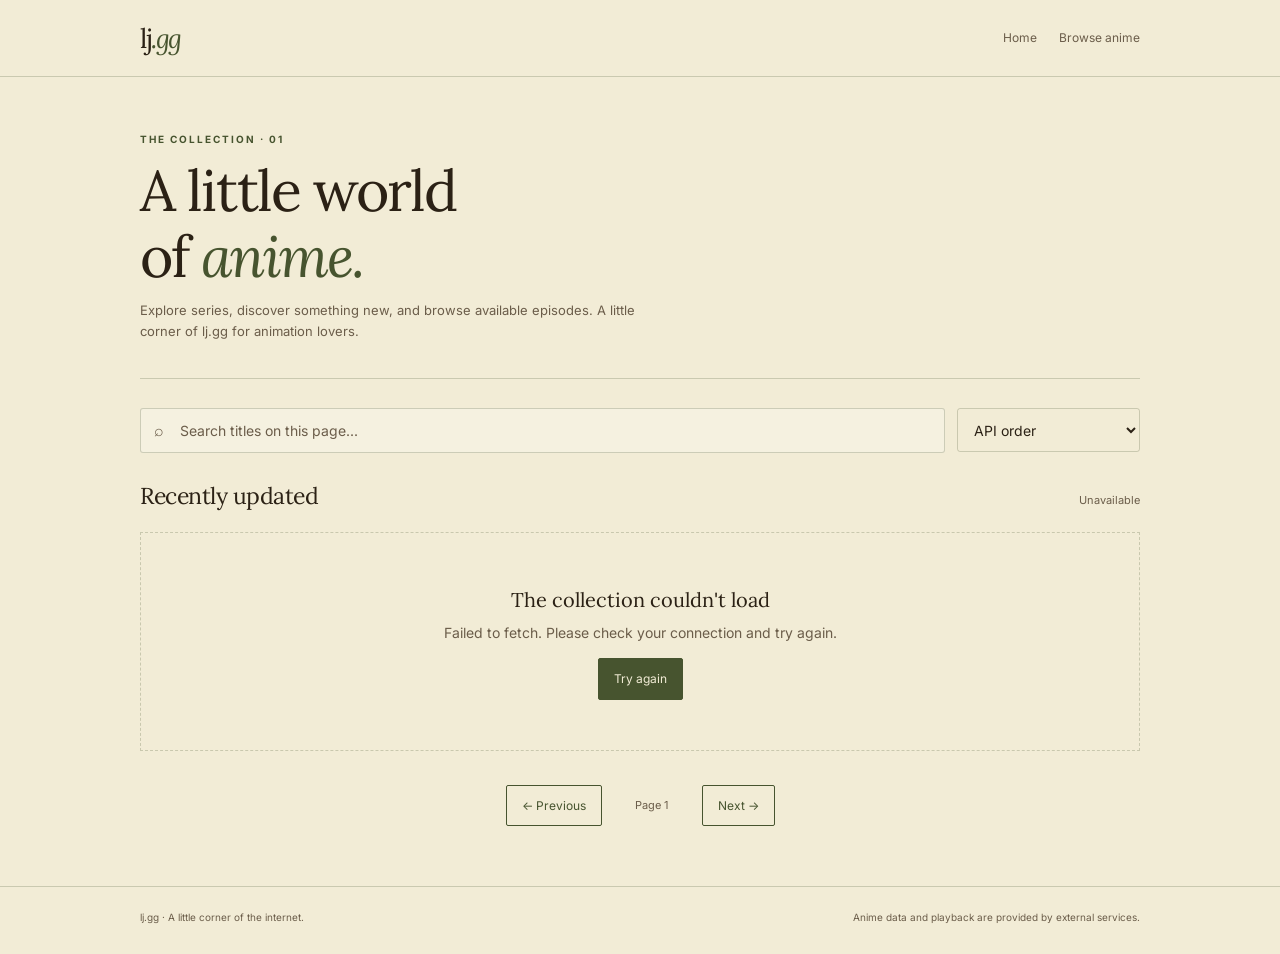
==== anime/index.html @ eb7b0071 "released anime" ====
<!DOCTYPE html>
<html lang="en">
<head>
  <meta charset="UTF-8">
  <meta name="viewport" content="width=device-width, initial-scale=1">
  <meta name="theme-color" content="#f2ecd6">
  <title>Anime — lj.gg</title>
  <meta name="description" content="Browse anime on lj.gg. Explore series, read descriptions and browse episodes.">

  <link rel="preconnect" href="https://fonts.googleapis.com">
  <link rel="preconnect" href="https://fonts.gstatic.com" crossorigin>
  <link href="https://fonts.googleapis.com/css2?family=Inter:wght@400;500;600;700&family=Lora:ital,wght@0,400;0,500;1,400;1,500&display=swap" rel="stylesheet">

  <style>
    :root {
      --cream: #f2ecd6;
      --cream-deep: #e8dfc2;
      --ink: #2b2115;
      --olive: #47542f;
      --olive-deep: #333d22;
      --clay: #a68a5b;
      --muted: #6b5d4a;
      --line: rgba(71, 84, 47, 0.23);
      --panel: rgba(255, 255, 255, 0.25);
    }

    * {
      box-sizing: border-box;
    }

    html {
      scroll-behavior: smooth;
    }

    body {
      margin: 0;
      background: var(--cream);
      color: var(--ink);
      font-family: "Inter", sans-serif;
      font-size: 14px;
      line-height: 1.65;
    }

    button, input, select {
      font: inherit;
    }

    button, a {
      -webkit-tap-highlight-color: transparent;
    }

    a {
      color: inherit;
      text-decoration: none;
    }

    button {
      color: inherit;
    }

    button:focus-visible,
    a:focus-visible,
    input:focus-visible,
    select:focus-visible {
      outline: 2px solid var(--olive);
      outline-offset: 4px;
    }

    .shell {
      width: min(100% - 40px, 1000px);
      margin: 0 auto;
    }

    header {
      border-bottom: 1px solid var(--line);
    }

    .nav {
      min-height: 76px;
      display: flex;
      align-items: center;
      justify-content: space-between;
      gap: 20px;
    }

    .wordmark {
      font-family: "Lora", serif;
      font-size: 27px;
      letter-spacing: -1.4px;
    }

    .wordmark span {
      color: var(--olive);
      font-style: italic;
    }

    .nav-right {
      display: flex;
      align-items: center;
      gap: 22px;
      color: var(--muted);
      font-size: 12px;
    }

    .nav-right a:hover {
      color: var(--olive);
    }

    .intro {
      padding: 54px 0 35px;
      border-bottom: 1px solid var(--line);
    }

    .eyebrow {
      color: var(--olive);
      text-transform: uppercase;
      letter-spacing: 2px;
      font-size: 10px;
      font-weight: 700;
    }

    h1, h2, h3, p {
      margin-top: 0;
    }

    h1 {
      margin: 10px 0 10px;
      font-family: "Lora", serif;
      font-size: clamp(38px, 7vw, 57px);
      font-weight: 400;
      letter-spacing: -2px;
      line-height: 1.16;
    }

    h1 em {
      color: var(--olive);
      font-weight: 400;
    }

    .intro p {
      max-width: 510px;
      color: var(--muted);
      margin-bottom: 0;
      font-size: 13px;
    }

    .catalogue {
      padding: 29px 0 60px;
    }

    .toolbar {
      display: flex;
      flex-wrap: wrap;
      align-items: center;
      gap: 12px;
      margin-bottom: 24px;
    }

    .search-wrap {
      flex: 1 1 230px;
      position: relative;
    }

    .search-wrap span {
      position: absolute;
      top: 50%;
      left: 14px;
      transform: translateY(-50%);
      color: var(--muted);
      font-size: 16px;
      pointer-events: none;
    }

    .search {
      width: 100%;
      min-height: 44px;
      padding: 10px 14px 10px 39px;
      background: var(--panel);
      border: 1px solid var(--line);
      border-radius: 3px;
      color: var(--ink);
    }

    .search::placeholder {
      color: var(--muted);
    }

    .select {
      min-height: 44px;
      padding: 10px 30px 10px 12px;
      border: 1px solid var(--line);
      border-radius: 3px;
      background: transparent;
      color: var(--ink);
      max-width: 100%;
    }

    .section-heading {
      display: flex;
      justify-content: space-between;
      align-items: baseline;
      gap: 12px;
      margin-bottom: 17px;
    }

    .section-heading h2 {
      font-family: "Lora", serif;
      font-weight: 400;
      font-size: 23px;
      letter-spacing: -0.5px;
      margin: 0;
    }

    .count {
      color: var(--muted);
      font-size: 11px;
    }

    .grid {
      display: grid;
      grid-template-columns: repeat(5, minmax(0, 1fr));
      gap: 25px 17px;
    }

    .anime-card {
      min-width: 0;
      cursor: pointer;
      display: flex;
      flex-direction: column;
      background: transparent;
      border: 0;
      text-align: left;
      padding: 0;
      border-radius: 2px;
    }

    .poster-wrap {
      position: relative;
      width: 100%;
      aspect-ratio: 3 / 4;
      background: var(--cream-deep);
      overflow: hidden;
      border: 1px solid rgba(71, 84, 47, 0.12);
    }

    .poster {
      display: block;
      width: 100%;
      height: 100%;
      object-fit: cover;
      transition: transform 220ms ease;
    }

    .anime-card:hover .poster {
      transform: scale(1.035);
    }

    .poster-placeholder {
      width: 100%;
      height: 100%;
      display: grid;
      place-items: center;
      padding: 12px;
      text-align: center;
      color: var(--muted);
      font-family: "Lora", serif;
    }

    .poster-badge {
      position: absolute;
      left: 7px;
      bottom: 7px;
      padding: 3px 6px;
      background: var(--cream);
      color: var(--olive-deep);
      font-size: 9px;
      font-weight: 700;
      letter-spacing: 0.3px;
    }

    .card-title {
      margin: 9px 0 3px;
      font-family: "Lora", serif;
      font-size: 13px;
      font-weight: 500;
      line-height: 1.45;
      display: -webkit-box;
      -webkit-line-clamp: 2;
      -webkit-box-orient: vertical;
      overflow: hidden;
    }

    .card-meta {
      color: var(--muted);
      font-size: 10px;
      line-height: 1.5;
    }

    .anime-card:hover .card-title {
      color: var(--olive);
    }

    .state {
      padding: 50px 20px;
      text-align: center;
      border: 1px dashed var(--line);
      color: var(--muted);
      grid-column: 1 / -1;
    }

    .state strong {
      display: block;
      color: var(--ink);
      font-family: "Lora", serif;
      font-size: 20px;
      font-weight: 400;
      margin-bottom: 5px;
    }

    .action {
      border: 1px solid var(--olive);
      background: var(--olive);
      color: var(--cream);
      padding: 10px 15px;
      border-radius: 2px;
      cursor: pointer;
      font-size: 12px;
      transition: background 150ms ease;
    }

    .action:hover {
      background: var(--olive-deep);
    }

    .action.secondary {
      background: transparent;
      color: var(--olive);
    }

    .action.secondary:hover {
      background: var(--cream-deep);
    }

    .pagination {
      display: flex;
      justify-content: center;
      align-items: center;
      gap: 14px;
      margin-top: 34px;
    }

    .page-number {
      color: var(--muted);
      font-size: 11px;
      min-width: 72px;
      text-align: center;
    }

    .details {
      padding: 34px 0 65px;
    }

    .back-button {
      display: inline-block;
      margin-bottom: 27px;
      padding: 0;
      border: 0;
      background: none;
      color: var(--olive);
      cursor: pointer;
      font-size: 12px;
    }

    .back-button:hover {
      text-decoration: underline;
    }

    .detail-layout {
      display: grid;
      grid-template-columns: 230px minmax(0, 1fr);
      gap: 35px;
      align-items: start;
    }

    .detail-poster {
      width: 100%;
      aspect-ratio: 3 / 4;
      object-fit: cover;
      background: var(--cream-deep);
      border: 1px solid var(--line);
    }

    .detail-title {
      margin: 0 0 10px;
      font-family: "Lora", serif;
      font-size: clamp(28px, 5vw, 41px);
      font-weight: 400;
      letter-spacing: -1px;
      line-height: 1.2;
    }

    .alternative {
      color: var(--muted);
      font-size: 12px;
      margin-bottom: 18px;
    }

    .pills {
      display: flex;
      flex-wrap: wrap;
      gap: 7px;
      margin-bottom: 20px;
    }

    .pill {
      padding: 4px 8px;
      border: 1px solid var(--line);
      color: var(--olive);
      font-size: 10px;
    }

    .description {
      white-space: pre-line;
      color: var(--muted);
      font-size: 13px;
      max-width: 660px;
    }

    .detail-facts {
      display: flex;
      flex-wrap: wrap;
      gap: 9px 20px;
      margin: 18px 0;
      color: var(--muted);
      font-size: 11px;
    }

    .detail-facts strong {
      color: var(--ink);
      font-weight: 600;
    }

    .episodes-section {
      margin-top: 42px;
      border-top: 1px solid var(--line);
      padding-top: 24px;
    }

    .episodes-heading {
      display: flex;
      flex-wrap: wrap;
      justify-content: space-between;
      align-items: center;
      gap: 12px;
      margin-bottom: 17px;
    }

    .episodes-heading h2 {
      font-family: "Lora", serif;
      font-size: 25px;
      font-weight: 400;
      margin: 0;
    }

    .episodes {
      display: grid;
      grid-template-columns: repeat(3, minmax(0, 1fr));
      gap: 9px;
    }

    .episode {
      display: flex;
      justify-content: space-between;
      align-items: center;
      gap: 10px;
      text-align: left;
      padding: 13px;
      min-height: 53px;
      background: var(--panel);
      border: 1px solid var(--line);
      cursor: pointer;
      border-radius: 2px;
    }

    .episode:hover,
    .episode.active {
      background: var(--cream-deep);
      border-color: var(--olive);
    }

    .episode-name {
      font-size: 12px;
      overflow-wrap: anywhere;
    }

    .episode-number {
      color: var(--muted);
      font-size: 10px;
      white-space: nowrap;
    }

    .player-section {
      margin-top: 36px;
      scroll-margin-top: 20px;
    }

    .player-top {
      display: flex;
      justify-content: space-between;
      flex-wrap: wrap;
      align-items: baseline;
      gap: 10px;
      margin-bottom: 12px;
    }

    .player-top h2 {
      margin: 0;
      font-family: "Lora", serif;
      font-weight: 400;
      font-size: 23px;
    }

    .player-note {
      color: var(--muted);
      font-size: 11px;
    }

    .player-frame {
      width: 100%;
      aspect-ratio: 16 / 9;
      background: #211f18;
      border: 1px solid var(--line);
    }

    .player-frame iframe {
      width: 100%;
      height: 100%;
      display: block;
      border: 0;
    }

    .player-empty {
      display: grid;
      place-items: center;
      height: 100%;
      padding: 25px;
      color: #f2ecd6;
      text-align: center;
    }

    .player-empty p {
      max-width: 380px;
      font-size: 12px;
    }

    .player-controls {
      display: flex;
      justify-content: space-between;
      align-items: center;
      flex-wrap: wrap;
      gap: 12px;
      margin-top: 12px;
    }

    .language-controls {
      display: flex;
      gap: 7px;
    }

    .language-button {
      padding: 8px 12px;
      border: 1px solid var(--line);
      background: transparent;
      cursor: pointer;
      color: var(--muted);
      font-size: 11px;
    }

    .language-button.active {
      background: var(--olive);
      border-color: var(--olive);
      color: var(--cream);
    }

    footer {
      border-top: 1px solid var(--line);
      padding: 22px 0 28px;
      color: var(--muted);
      font-size: 10px;
    }

    .footer-inner {
      display: flex;
      justify-content: space-between;
      flex-wrap: wrap;
      gap: 10px;
    }

    [hidden] {
      display: none !important;
    }

    @media (max-width: 800px) {
      .grid {
        grid-template-columns: repeat(4, minmax(0, 1fr));
      }

      .episodes {
        grid-template-columns: repeat(2, minmax(0, 1fr));
      }
    }

    @media (max-width: 560px) {
      .shell {
        width: min(100% - 28px, 1000px);
      }

      .nav {
        min-height: 65px;
      }

      .nav-right {
        gap: 13px;
      }

      .intro {
        padding: 39px 0 29px;
      }

      .grid {
        grid-template-columns: repeat(3, minmax(0, 1fr));
        gap: 21px 11px;
      }

      .card-title {
        font-size: 12px;
      }

      .detail-layout {
        grid-template-columns: 115px minmax(0, 1fr);
        gap: 17px;
      }

      .detail-title {
        font-size: 25px;
      }

      .detail-poster {
        position: sticky;
        top: 12px;
      }

      .episodes {
        grid-template-columns: 1fr;
      }

      .toolbar {
        gap: 9px;
      }

      .select {
        flex: 1 1 100%;
      }
    }

    @media (max-width: 360px) {
      .grid {
        grid-template-columns: repeat(2, minmax(0, 1fr));
      }

      .detail-layout {
        grid-template-columns: 1fr;
      }

      .detail-poster {
        width: 150px;
        position: static;
      }
    }
  </style>
</head>

<body>
  <header>
    <div class="shell nav">
      <a class="wordmark" href="/">lj<span>.gg</span></a>
      <nav class="nav-right" aria-label="Main navigation">
        <a href="/">Home</a>
        <a href="#catalogue">Browse anime</a>
      </nav>
    </div>
  </header>

  <main class="shell">
    <section class="intro" id="intro">
      <div class="eyebrow">The collection · 01</div>
      <h1>A little world<br>of <em>anime.</em></h1>
      <p>Explore series, discover something new, and browse available episodes. A little corner of lj.gg for animation lovers.</p>
    </section>

    <section class="catalogue" id="catalogue">
      <div class="toolbar">
        <label class="search-wrap">
          <span aria-hidden="true">⌕</span>
          <input id="search" class="search" type="search" placeholder="Search titles on this page..." autocomplete="off" aria-label="Search anime on this page">
        </label>

        <select id="sort" class="select" aria-label="Sort anime">
          <option value="default">API order</option>
          <option value="title">Title A–Z</option>
          <option value="year">Newest year first</option>
          <option value="score">Highest score first</option>
        </select>
      </div>

      <div class="section-heading">
        <h2 id="catalogue-heading">Recently updated</h2>
        <span class="count" id="catalogue-count">Loading…</span>
      </div>

      <div id="catalogue-grid" class="grid" aria-live="polite">
        <div class="state">
          <strong>Opening the collection…</strong>
          Fetching the latest catalogue.
        </div>
      </div>

      <div class="pagination" id="pagination">
        <button class="action secondary" id="previous-page" type="button" disabled>← Previous</button>
        <span class="page-number" id="page-number">Page 1</span>
        <button class="action secondary" id="next-page" type="button">Next →</button>
      </div>
    </section>

    <section class="details" id="details" hidden>
      <button class="back-button" id="back-button" type="button">← Back to the collection</button>

      <div class="detail-layout">
        <img class="detail-poster" id="detail-poster" alt="" src="">
        <div>
          <div class="eyebrow" id="detail-eyebrow">Series details</div>
          <h1 class="detail-title" id="detail-title">Loading…</h1>
          <p class="alternative" id="detail-alternative"></p>
          <div class="pills" id="detail-genres"></div>
          <div class="detail-facts" id="detail-facts"></div>
          <p class="description" id="detail-description"></p>
        </div>
      </div>

      <section class="episodes-section">
        <div class="episodes-heading">
          <h2>Episodes</h2>
          <span class="count" id="episode-count"></span>
        </div>
        <div class="episodes" id="episodes">
          <div class="state">
            <strong>Finding episodes…</strong>
            Loading the episode list.
          </div>
        </div>
      </section>

      <section class="player-section" id="player-section">
        <div class="player-top">
          <h2 id="player-title">Choose an episode</h2>
          <span class="player-note">External video player</span>
        </div>

        <div class="player-frame" id="player-frame">
          <div class="player-empty">
            <p>Select an available episode below to load its player.</p>
          </div>
        </div>

        <div class="player-controls">
          <span class="player-note" id="player-status">No episode selected</span>
          <div class="language-controls" aria-label="Audio language">
            <button class="language-button active" data-language="sub" type="button">Sub</button>
            <button class="language-button" data-language="dub" type="button">Dub</button>
          </div>
        </div>
      </section>
    </section>
  </main>

  <footer>
    <div class="shell footer-inner">
      <span>lj.gg · A little corner of the internet.</span>
      <span>Anime data and playback are provided by external services.</span>
    </div>
  </footer>

  <script>
    (() => {
      "use strict";

      const API = "https://ljanime.nanxia-lucas.workers.dev";
      const PER_PAGE = 20;

      // Conservative allowlist: unknown and mature ratings are excluded.
      const ALLOWED_RATINGS = new Set([
        "G", "PG", "PG-13", "TV-G", "TV-PG", "TV-Y7", "TV-14"
      ]);

      const BLOCKED_GENRES = new Set([
        "hentai", "erotica", "ecchi", "adult"
      ]);

      const $ = (selector) => document.querySelector(selector);

      const state = {
        page: 1,
        totalPages: 1,
        items: [],
        currentAnime: null,
        episodes: [],
        currentEpisode: null,
        language: "sub",
        requestNumber: 0
      };

      const escapeHTML = (value) => String(value ?? "").replace(
        /[&<>"']/g,
        char => ({
          "&": "&amp;",
          "<": "&lt;",
          ">": "&gt;",
          '"': "&quot;",
          "'": "&#39;"
        })[char]
      );

      function isSuitable(anime) {
        const rating = String(anime?.rating || "")
          .trim()
          .toUpperCase();

        const genres = anime?.terms_by_type?.genre || [];

        if (!ALLOWED_RATINGS.has(rating)) return false;

        if (genres.some(genre =>
          BLOCKED_GENRES.has(String(genre).trim().toLowerCase())
        )) {
          return false;
        }

        return true;
      }

      function setGridMessage(title, message, retry = false) {
        $("#catalogue-grid").innerHTML = `
          <div class="state">
            <strong>${escapeHTML(title)}</strong>
            <p>${escapeHTML(message)}</p>
            ${retry ? '<button class="action" id="retry" type="button">Try again</button>' : ""}
          </div>
        `;

        const button = $("#retry");
        if (button) button.addEventListener("click", loadCatalogue);
      }

      async function getJSON(path) {
        const response = await fetch(`${API}${path}`, {
          headers: { Accept: "application/json" }
        });

        if (!response.ok) {
          throw new Error(`Request failed (${response.status})`);
        }

        const payload = await response.json();

        if (payload.ok !== true) {
          throw new Error(payload.error || "The API returned an error.");
        }

        return payload;
      }

      function makeCard(anime) {
        const card = document.createElement("button");
        card.type = "button";
        card.className = "anime-card";
        card.setAttribute("aria-label", `View ${anime.title}`);

        const poster = document.createElement("div");
        poster.className = "poster-wrap";

        if (anime.poster) {
          const img = document.createElement("img");
          img.className = "poster";
          img.src = anime.poster;
          img.alt = anime.title || "Anime poster";
          img.loading = "lazy";
          img.onerror = () => {
            img.remove();
            poster.insertAdjacentHTML(
              "afterbegin",
              `<div class="poster-placeholder">${escapeHTML(anime.title || "Anime")}</div>`
            );
          };
          poster.appendChild(img);
        } else {
          poster.innerHTML =
            `<div class="poster-placeholder">${escapeHTML(anime.title || "Anime")}</div>`;
        }

        const badgeText = anime.is_sub ? "SUB" : "";
        if (badgeText) {
          const badge = document.createElement("span");
          badge.className = "poster-badge";
          badge.textContent = badgeText;
          poster.appendChild(badge);
        }

        const title = document.createElement("div");
        title.className = "card-title";
        title.textContent = anime.title || "Untitled";

        const meta = document.createElement("div");
        meta.className = "card-meta";
        meta.textContent = [
          anime.year || "",
          anime.score ? `Score ${anime.score}` : ""
        ].filter(Boolean).join(" · ") || "Series";

        card.append(poster, title, meta);
        card.addEventListener("click", () => openSeries(anime.id));
        return card;
      }

      function filteredItems() {
        const query = $("#search").value.trim().toLowerCase();
        const sort = $("#sort").value;

        let results = state.items.filter(anime => {
          const searchable = [
            anime.title,
            anime.alternative,
            anime.titles,
            anime.native
          ].filter(Boolean).join(" ").toLowerCase();

          return searchable.includes(query);
        });

        if (sort === "title") {
          results.sort((a, b) =>
            String(a.title || "").localeCompare(String(b.title || ""))
          );
        } else if (sort === "year") {
          results.sort((a, b) => (Number(b.year) || 0) - (Number(a.year) || 0));
        } else if (sort === "score") {
          results.sort((a, b) => (Number(b.score) || 0) - (Number(a.score) || 0));
        }

        return results;
      }

      function renderCatalogue() {
        const grid = $("#catalogue-grid");
        const results = filteredItems();

        grid.replaceChildren();
        $("#catalogue-count").textContent =
          `${results.length} title${results.length === 1 ? "" : "s"} shown`;

        if (!results.length) {
          setGridMessage(
            "No matching titles",
            "Try another search, change pages, or check back later."
          );
        } else {
          results.forEach(anime => grid.appendChild(makeCard(anime)));
        }

        $("#page-number").textContent =
          `Page ${state.page} of ${state.totalPages}`;
        $("#previous-page").disabled = state.page <= 1;
        $("#next-page").disabled = state.page >= state.totalPages;
      }

      async function loadCatalogue() {
        const requestNumber = ++state.requestNumber;

        $("#catalogue-heading").textContent = "Recently updated";
        $("#catalogue-count").textContent = "Loading…";
        setGridMessage("Opening the collection…", "Fetching anime data.");

        try {
          const payload = await getJSON(
            `/recent-anime?page=${state.page}&per_page=${PER_PAGE}`
          );

          if (requestNumber !== state.requestNumber) return;

          state.items = (Array.isArray(payload.data) ? payload.data : [])
            .filter(isSuitable);

          const pagination = payload.pagination || {};
          state.totalPages = Math.max(
            1,
            Number(pagination.total_pages) || state.page
          );

          renderCatalogue();
        } catch (error) {
          if (requestNumber !== state.requestNumber) return;

          setGridMessage(
            "The collection couldn't load",
            `${error.message}. Please check your connection and try again.`,
            true
          );
          $("#catalogue-count").textContent = "Unavailable";
        }
      }

      function showDetailsView() {
        $("#intro").hidden = true;
        $("#catalogue").hidden = true;
        $("#details").hidden = false;
        window.scrollTo({ top: 0, behavior: "smooth" });
      }

      function showCatalogueView() {
        $("#details").hidden = true;
        $("#intro").hidden = false;
        $("#catalogue").hidden = false;
        state.currentAnime = null;
        state.episodes = [];
        state.currentEpisode = null;
        window.scrollTo({ top: 0, behavior: "smooth" });
      }

      function addFact(container, label, value) {
        if (value === undefined || value === null || value === "") return;

        const item = document.createElement("span");
        const strong = document.createElement("strong");
        strong.textContent = `${label}: `;
        item.append(strong, document.createTextNode(String(value)));
        container.appendChild(item);
      }

      async function openSeries(id) {
        showDetailsView();

        $("#detail-title").textContent = "Loading series…";
        $("#detail-alternative").textContent = "";
        $("#detail-description").textContent = "";
        $("#detail-genres").replaceChildren();
        $("#detail-facts").replaceChildren();
        $("#episodes").innerHTML =
          '<div class="state"><strong>Loading episodes…</strong>Please wait.</div>';
        $("#episode-count").textContent = "";
        $("#player-title").textContent = "Choose an episode";
        $("#player-status").textContent = "No episode selected";
        $("#player-frame").innerHTML =
          '<div class="player-empty"><p>Select an available episode below to load its player.</p></div>';

        state.currentEpisode = null;
        state.episodes = [];
        state.currentAnime = null;

        try {
          const payload = await getJSON(`/series/${encodeURIComponent(id)}`);
          const anime = payload.data?.anime;
          const episodes = payload.data?.episodes;

          if (!anime || !isSuitable(anime)) {
            throw new Error("This series is unavailable in this catalogue.");
          }

          state.currentAnime = anime;
          state.episodes = Array.isArray(episodes) ? episodes : [];

          $("#detail-title").textContent = anime.title || "Untitled";
          $("#detail-alternative").textContent =
            anime.alternative || anime.titles || "";

          $("#detail-poster").src = anime.poster || "";
          $("#detail-poster").alt = anime.title || "Anime poster";
          $("#detail-poster").onerror = () => {
            $("#detail-poster").removeAttribute("src");
          };

          $("#detail-description").textContent =
            anime.description || "No description is available yet.";

          $("#detail-eyebrow").textContent =
            [anime.season, anime.year].filter(Boolean).join(" · ") || "Series details";

          const genres = anime.terms_by_type?.genre || [];
          genres.forEach(genre => {
            const pill = document.createElement("span");
            pill.className = "pill";
            pill.textContent = genre;
            $("#detail-genres").appendChild(pill);
          });

          const facts = $("#detail-facts");
          addFact(facts, "Rating", anime.rating);
          addFact(facts, "Score", anime.score);
          addFact(facts, "Status", anime.status);
          addFact(facts, "Episodes", state.episodes.length || anime.episodes);
          addFact(facts, "Type", (anime.terms_by_type?.type || []).join(", "));

          renderEpisodes();
        } catch (error) {
          $("#detail-title").textContent = "Couldn't load this series";
          $("#detail-description").textContent = error.message;
          $("#episodes").innerHTML = "";
          $("#episode-count").textContent = "";
        }
      }

      function renderEpisodes() {
        const container = $("#episodes");
        container.replaceChildren();

        $("#episode-count").textContent =
          `${state.episodes.length} available`;

        if (!state.episodes.length) {
          container.innerHTML = `
            <div class="state">
              <strong>No episodes listed</strong>
              Episodes may not be available for this series yet.
            </div>
          `;
          return;
        }

        state.episodes
          .filter(episode =>
            episode &&
            Number.isFinite(Number(episode.number)) &&
            episode.number > 0 &&
            typeof episode.episode_embed_id === "string" &&
            /^\d+$/.test(episode.episode_embed_id)
          )
          .forEach(episode => {
            const button = document.createElement("button");
            button.type = "button";
            button.className = "episode";
            button.dataset.episodeId = episode.episode_embed_id;

            const name = document.createElement("span");
            name.className = "episode-name";
            name.textContent = episode.title || `Episode ${episode.number}`;

            const number = document.createElement("span");
            number.className = "episode-number";
            number.textContent = `EP ${episode.number}`;

            button.append(name, number);
            button.addEventListener("click", () => selectEpisode(episode));
            container.appendChild(button);
          });

        if (!container.children.length) {
          container.innerHTML = `
            <div class="state">
              <strong>No playable episodes listed</strong>
              The episode data is incomplete.
            </div>
          `;
        }
      }

      function selectEpisode(episode) {
        state.currentEpisode = episode;

        const requestedLanguage = state.language;
        let language = requestedLanguage;
        let url = episode.embed_url?.[language];

        if (!url && language === "dub") {
          language = "sub";
          url = episode.embed_url?.sub;
          state.language = language;
        }

        // Only allow the documented MegaPlay embed host and path.
        const expectedPath =
          `/stream/s-2/${episode.episode_embed_id}/${language}`;

        if (url) {
          try {
            const parsed = new URL(url);
            if (
              parsed.origin !== "https://megaplay.buzz" ||
              parsed.pathname !== expectedPath
            ) {
              url = "";
            }
          } catch {
            url = "";
          }
        }

        if (!url) {
          $("#player-frame").innerHTML =
            '<div class="player-empty"><p>This episode has no valid player link for the selected language.</p></div>';
          $("#player-title").textContent =
            episode.title || `Episode ${episode.number}`;
          $("#player-status").textContent = "Player unavailable";
          updateLanguageButtons();
          return;
        }

        const iframe = document.createElement("iframe");
        iframe.src = url;
        iframe.title = `${state.currentAnime?.title || "Anime"} — ${episode.title || `Episode ${episode.number}`}`;
        iframe.allow = "fullscreen; picture-in-picture";
        iframe.allowFullscreen = true;
        iframe.referrerPolicy = "strict-origin-when-cross-origin";
        iframe.loading = "lazy";

        $("#player-frame").replaceChildren(iframe);
        $("#player-title").textContent =
          `${state.currentAnime?.title || "Anime"} — ${episode.title || `Episode ${episode.number}`}`;
        $("#player-status").textContent =
          `Episode ${episode.number} · ${language === "sub" ? "Subtitled" : "Dubbed"}`;

        document.querySelectorAll(".episode").forEach(button => {
          button.classList.toggle(
            "active",
            button.dataset.episodeId === episode.episode_embed_id
          );
        });

        updateLanguageButtons();
        $("#player-section").scrollIntoView({ behavior: "smooth", block: "start" });
      }

      function updateLanguageButtons() {
        document.querySelectorAll(".language-button").forEach(button => {
          button.classList.toggle(
            "active",
            button.dataset.language === state.language
          );
        });
      }

      $("#search").addEventListener("input", renderCatalogue);
      $("#sort").addEventListener("change", renderCatalogue);

      $("#previous-page").addEventListener("click", () => {
        if (state.page > 1) {
          state.page--;
          loadCatalogue();
          $("#catalogue").scrollIntoView({ behavior: "smooth" });
        }
      });

      $("#next-page").addEventListener("click", () => {
        if (state.page < state.totalPages) {
          state.page++;
          loadCatalogue();
          $("#catalogue").scrollIntoView({ behavior: "smooth" });
        }
      });

      $("#back-button").addEventListener("click", showCatalogueView);

      document.querySelectorAll(".language-button").forEach(button => {
        button.addEventListener("click", () => {
          state.language = button.dataset.language;
          updateLanguageButtons();

          if (state.currentEpisode) {
            selectEpisode(state.currentEpisode);
          }
        });
      });

      loadCatalogue();
    })();
  </script>
</body>
</html>
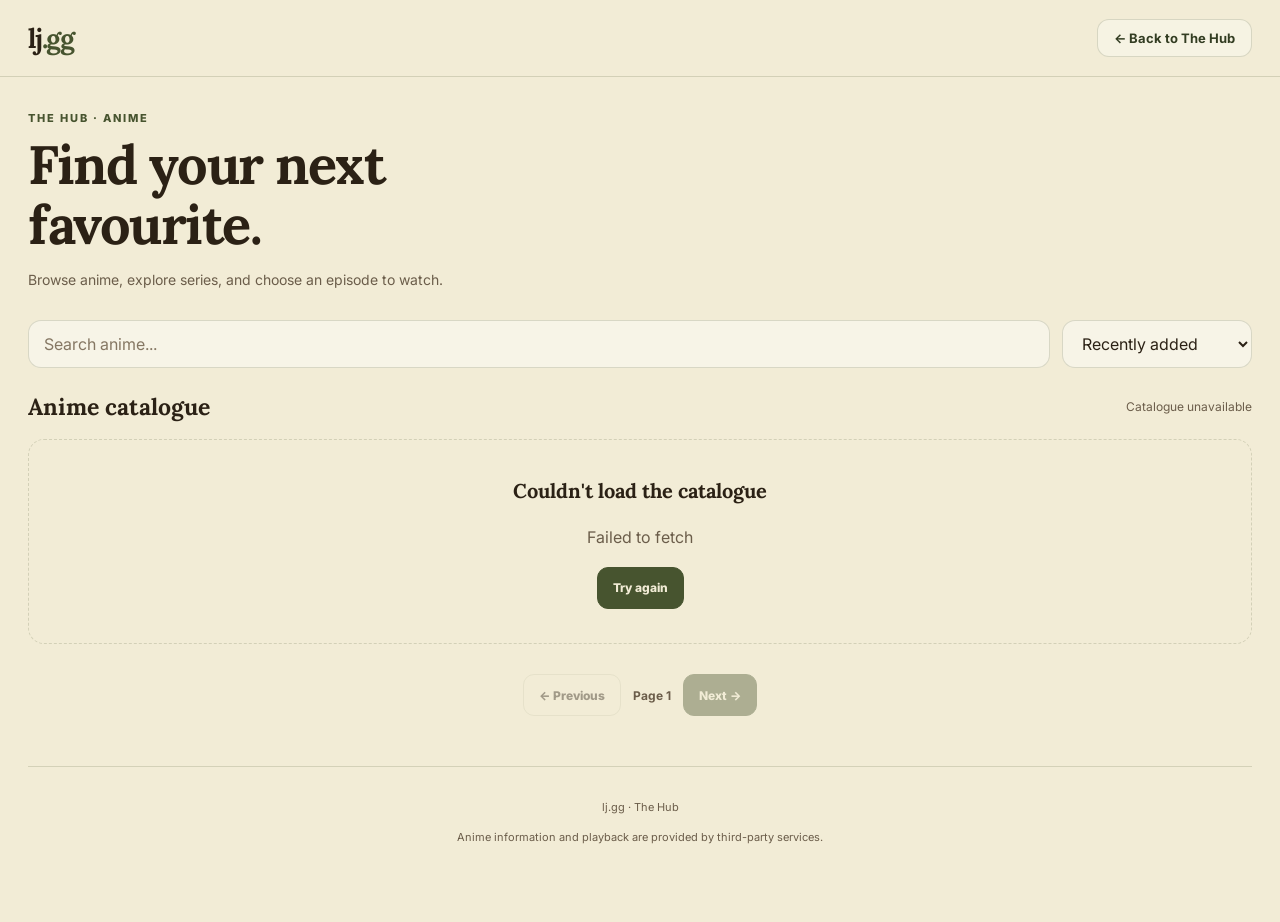
==== commit 2bc3a4b5: "update anime library layout" ====
--- a/anime/index.html
+++ b/anime/index.html
@@ -1,16 +1,15 @@
-
 <!DOCTYPE html>
 <html lang="en">
 <head>
   <meta charset="UTF-8">
-  <meta name="viewport" content="width=device-width, initial-scale=1">
+  <meta name="viewport" content="width=device-width, initial-scale=1.0">
   <meta name="theme-color" content="#f2ecd6">
   <title>Anime — lj.gg</title>
-  <meta name="description" content="Browse anime on lj.gg. Explore series, read descriptions and browse episodes.">
+  <link rel="icon" href="/favicon.ico?v=3">
 
   <link rel="preconnect" href="https://fonts.googleapis.com">
   <link rel="preconnect" href="https://fonts.gstatic.com" crossorigin>
-  <link href="https://fonts.googleapis.com/css2?family=Inter:wght@400;500;600;700&family=Lora:ital,wght@0,400;0,500;1,400;1,500&display=swap" rel="stylesheet">
+  <link href="https://fonts.googleapis.com/css2?family=Inter:wght@400;500;600;700;800&family=Lora:wght@500;600;700&display=swap" rel="stylesheet">
 
   <style>
     :root {
@@ -21,8 +20,8 @@
       --olive-deep: #333d22;
       --clay: #a68a5b;
       --muted: #6b5d4a;
-      --line: rgba(71, 84, 47, 0.23);
-      --panel: rgba(255, 255, 255, 0.25);
+      --border: rgba(71, 84, 47, 0.18);
+      --shadow: 0 8px 28px rgba(43, 33, 21, 0.08);
     }
 
     * {
@@ -35,19 +34,27 @@
 
     body {
       margin: 0;
+      min-height: 100vh;
       background: var(--cream);
       color: var(--ink);
       font-family: "Inter", sans-serif;
-      font-size: 14px;
-      line-height: 1.65;
-    }
-
-    button, input, select {
+    }
+
+    button,
+    input,
+    select {
       font: inherit;
     }
 
-    button, a {
-      -webkit-tap-highlight-color: transparent;
+    button {
+      cursor: pointer;
+    }
+
+    button:focus-visible,
+    input:focus-visible,
+    select:focus-visible {
+      outline: 3px solid var(--clay);
+      outline-offset: 3px;
     }
 
     a {
@@ -55,29 +62,20 @@
       text-decoration: none;
     }
 
-    button {
-      color: inherit;
-    }
-
-    button:focus-visible,
-    a:focus-visible,
-    input:focus-visible,
-    select:focus-visible {
-      outline: 2px solid var(--olive);
-      outline-offset: 4px;
-    }
-
-    .shell {
-      width: min(100% - 40px, 1000px);
+    .site-header {
+      position: sticky;
+      top: 0;
+      z-index: 20;
+      background: rgba(242, 236, 214, 0.94);
+      backdrop-filter: blur(14px);
+      border-bottom: 1px solid var(--border);
+    }
+
+    .header-inner {
+      width: min(1440px, 100%);
       margin: 0 auto;
-    }
-
-    header {
-      border-bottom: 1px solid var(--line);
-    }
-
-    .nav {
       min-height: 76px;
+      padding: 14px 28px;
       display: flex;
       align-items: center;
       justify-content: space-between;
@@ -87,480 +85,440 @@
     .wordmark {
       font-family: "Lora", serif;
       font-size: 27px;
-      letter-spacing: -1.4px;
+      font-weight: 700;
+      letter-spacing: -1.2px;
     }
 
     .wordmark span {
       color: var(--olive);
-      font-style: italic;
-    }
-
-    .nav-right {
-      display: flex;
+    }
+
+    .back-link {
+      display: inline-flex;
       align-items: center;
-      gap: 22px;
-      color: var(--muted);
-      font-size: 12px;
-    }
-
-    .nav-right a:hover {
-      color: var(--olive);
-    }
-
-    .intro {
-      padding: 54px 0 35px;
-      border-bottom: 1px solid var(--line);
+      justify-content: center;
+      padding: 10px 16px;
+      border: 1px solid var(--border);
+      border-radius: 12px;
+      background: rgba(255, 255, 255, 0.3);
+      color: var(--olive-deep);
+      font-size: 13px;
+      font-weight: 700;
+      transition: background 0.2s, transform 0.2s;
+    }
+
+    .back-link:hover {
+      background: var(--cream-deep);
+      transform: translateY(-1px);
+    }
+
+    .page {
+      width: min(1440px, 100%);
+      margin: 0 auto;
+      padding: 34px 28px 64px;
+    }
+
+    .hero {
+      margin-bottom: 28px;
     }
 
     .eyebrow {
+      margin: 0 0 10px;
       color: var(--olive);
       text-transform: uppercase;
       letter-spacing: 2px;
-      font-size: 10px;
-      font-weight: 700;
-    }
-
-    h1, h2, h3, p {
-      margin-top: 0;
-    }
-
-    h1 {
-      margin: 10px 0 10px;
+      font-size: 11px;
+      font-weight: 800;
+    }
+
+    h1,
+    h2,
+    h3,
+    p {
+      overflow-wrap: anywhere;
+    }
+
+    .hero h1 {
+      margin: 0;
       font-family: "Lora", serif;
-      font-size: clamp(38px, 7vw, 57px);
-      font-weight: 400;
-      letter-spacing: -2px;
-      line-height: 1.16;
-    }
-
-    h1 em {
-      color: var(--olive);
-      font-weight: 400;
-    }
-
-    .intro p {
-      max-width: 510px;
+      font-size: clamp(34px, 5vw, 54px);
+      line-height: 1.12;
+      letter-spacing: -1.5px;
+    }
+
+    .hero p:last-child {
+      max-width: 600px;
+      margin: 12px 0 0;
       color: var(--muted);
-      margin-bottom: 0;
-      font-size: 13px;
-    }
-
-    .catalogue {
-      padding: 29px 0 60px;
+      font-size: 14px;
+      line-height: 1.7;
     }
 
     .toolbar {
-      display: flex;
-      flex-wrap: wrap;
-      align-items: center;
+      display: grid;
+      grid-template-columns: minmax(0, 1fr) 190px;
       gap: 12px;
       margin-bottom: 24px;
     }
 
-    .search-wrap {
-      flex: 1 1 230px;
-      position: relative;
-    }
-
-    .search-wrap span {
-      position: absolute;
-      top: 50%;
-      left: 14px;
-      transform: translateY(-50%);
-      color: var(--muted);
-      font-size: 16px;
-      pointer-events: none;
-    }
-
-    .search {
+    .search-input,
+    .sort-select {
       width: 100%;
-      min-height: 44px;
-      padding: 10px 14px 10px 39px;
-      background: var(--panel);
-      border: 1px solid var(--line);
-      border-radius: 3px;
+      min-width: 0;
+      min-height: 48px;
+      padding: 12px 15px;
+      border: 1px solid var(--border);
+      border-radius: 13px;
+      background: rgba(255, 255, 255, 0.42);
       color: var(--ink);
     }
 
-    .search::placeholder {
-      color: var(--muted);
-    }
-
-    .select {
-      min-height: 44px;
-      padding: 10px 30px 10px 12px;
-      border: 1px solid var(--line);
-      border-radius: 3px;
-      background: transparent;
-      color: var(--ink);
-      max-width: 100%;
+    .search-input::placeholder {
+      color: #857763;
     }
 
     .section-heading {
-      display: flex;
-      justify-content: space-between;
-      align-items: baseline;
-      gap: 12px;
-      margin-bottom: 17px;
-    }
-
-    .section-heading h2 {
-      font-family: "Lora", serif;
-      font-weight: 400;
-      font-size: 23px;
-      letter-spacing: -0.5px;
-      margin: 0;
-    }
-
-    .count {
-      color: var(--muted);
-      font-size: 11px;
-    }
-
-    .grid {
-      display: grid;
-      grid-template-columns: repeat(5, minmax(0, 1fr));
-      gap: 25px 17px;
-    }
-
-    .anime-card {
-      min-width: 0;
-      cursor: pointer;
-      display: flex;
-      flex-direction: column;
-      background: transparent;
-      border: 0;
-      text-align: left;
-      padding: 0;
-      border-radius: 2px;
-    }
-
-    .poster-wrap {
-      position: relative;
-      width: 100%;
-      aspect-ratio: 3 / 4;
-      background: var(--cream-deep);
-      overflow: hidden;
-      border: 1px solid rgba(71, 84, 47, 0.12);
-    }
-
-    .poster {
-      display: block;
-      width: 100%;
-      height: 100%;
-      object-fit: cover;
-      transition: transform 220ms ease;
-    }
-
-    .anime-card:hover .poster {
-      transform: scale(1.035);
-    }
-
-    .poster-placeholder {
-      width: 100%;
-      height: 100%;
-      display: grid;
-      place-items: center;
-      padding: 12px;
-      text-align: center;
-      color: var(--muted);
-      font-family: "Lora", serif;
-    }
-
-    .poster-badge {
-      position: absolute;
-      left: 7px;
-      bottom: 7px;
-      padding: 3px 6px;
-      background: var(--cream);
-      color: var(--olive-deep);
-      font-size: 9px;
-      font-weight: 700;
-      letter-spacing: 0.3px;
-    }
-
-    .card-title {
-      margin: 9px 0 3px;
-      font-family: "Lora", serif;
-      font-size: 13px;
-      font-weight: 500;
-      line-height: 1.45;
-      display: -webkit-box;
-      -webkit-line-clamp: 2;
-      -webkit-box-orient: vertical;
-      overflow: hidden;
-    }
-
-    .card-meta {
-      color: var(--muted);
-      font-size: 10px;
-      line-height: 1.5;
-    }
-
-    .anime-card:hover .card-title {
-      color: var(--olive);
-    }
-
-    .state {
-      padding: 50px 20px;
-      text-align: center;
-      border: 1px dashed var(--line);
-      color: var(--muted);
-      grid-column: 1 / -1;
-    }
-
-    .state strong {
-      display: block;
-      color: var(--ink);
-      font-family: "Lora", serif;
-      font-size: 20px;
-      font-weight: 400;
-      margin-bottom: 5px;
-    }
-
-    .action {
-      border: 1px solid var(--olive);
-      background: var(--olive);
-      color: var(--cream);
-      padding: 10px 15px;
-      border-radius: 2px;
-      cursor: pointer;
-      font-size: 12px;
-      transition: background 150ms ease;
-    }
-
-    .action:hover {
-      background: var(--olive-deep);
-    }
-
-    .action.secondary {
-      background: transparent;
-      color: var(--olive);
-    }
-
-    .action.secondary:hover {
-      background: var(--cream-deep);
-    }
-
-    .pagination {
-      display: flex;
-      justify-content: center;
-      align-items: center;
-      gap: 14px;
-      margin-top: 34px;
-    }
-
-    .page-number {
-      color: var(--muted);
-      font-size: 11px;
-      min-width: 72px;
-      text-align: center;
-    }
-
-    .details {
-      padding: 34px 0 65px;
-    }
-
-    .back-button {
-      display: inline-block;
-      margin-bottom: 27px;
-      padding: 0;
-      border: 0;
-      background: none;
-      color: var(--olive);
-      cursor: pointer;
-      font-size: 12px;
-    }
-
-    .back-button:hover {
-      text-decoration: underline;
-    }
-
-    .detail-layout {
-      display: grid;
-      grid-template-columns: 230px minmax(0, 1fr);
-      gap: 35px;
-      align-items: start;
-    }
-
-    .detail-poster {
-      width: 100%;
-      aspect-ratio: 3 / 4;
-      object-fit: cover;
-      background: var(--cream-deep);
-      border: 1px solid var(--line);
-    }
-
-    .detail-title {
-      margin: 0 0 10px;
-      font-family: "Lora", serif;
-      font-size: clamp(28px, 5vw, 41px);
-      font-weight: 400;
-      letter-spacing: -1px;
-      line-height: 1.2;
-    }
-
-    .alternative {
-      color: var(--muted);
-      font-size: 12px;
-      margin-bottom: 18px;
-    }
-
-    .pills {
-      display: flex;
-      flex-wrap: wrap;
-      gap: 7px;
-      margin-bottom: 20px;
-    }
-
-    .pill {
-      padding: 4px 8px;
-      border: 1px solid var(--line);
-      color: var(--olive);
-      font-size: 10px;
-    }
-
-    .description {
-      white-space: pre-line;
-      color: var(--muted);
-      font-size: 13px;
-      max-width: 660px;
-    }
-
-    .detail-facts {
-      display: flex;
-      flex-wrap: wrap;
-      gap: 9px 20px;
-      margin: 18px 0;
-      color: var(--muted);
-      font-size: 11px;
-    }
-
-    .detail-facts strong {
-      color: var(--ink);
-      font-weight: 600;
-    }
-
-    .episodes-section {
-      margin-top: 42px;
-      border-top: 1px solid var(--line);
-      padding-top: 24px;
-    }
-
-    .episodes-heading {
-      display: flex;
-      flex-wrap: wrap;
-      justify-content: space-between;
-      align-items: center;
-      gap: 12px;
-      margin-bottom: 17px;
-    }
-
-    .episodes-heading h2 {
-      font-family: "Lora", serif;
-      font-size: 25px;
-      font-weight: 400;
-      margin: 0;
-    }
-
-    .episodes {
-      display: grid;
-      grid-template-columns: repeat(3, minmax(0, 1fr));
-      gap: 9px;
-    }
-
-    .episode {
-      display: flex;
-      justify-content: space-between;
-      align-items: center;
-      gap: 10px;
-      text-align: left;
-      padding: 13px;
-      min-height: 53px;
-      background: var(--panel);
-      border: 1px solid var(--line);
-      cursor: pointer;
-      border-radius: 2px;
-    }
-
-    .episode:hover,
-    .episode.active {
-      background: var(--cream-deep);
-      border-color: var(--olive);
-    }
-
-    .episode-name {
-      font-size: 12px;
-      overflow-wrap: anywhere;
-    }
-
-    .episode-number {
-      color: var(--muted);
-      font-size: 10px;
-      white-space: nowrap;
-    }
-
-    .player-section {
-      margin-top: 36px;
-      scroll-margin-top: 20px;
-    }
-
-    .player-top {
-      display: flex;
-      justify-content: space-between;
-      flex-wrap: wrap;
-      align-items: baseline;
-      gap: 10px;
-      margin-bottom: 12px;
-    }
-
-    .player-top h2 {
-      margin: 0;
-      font-family: "Lora", serif;
-      font-weight: 400;
-      font-size: 23px;
-    }
-
-    .player-note {
-      color: var(--muted);
-      font-size: 11px;
-    }
-
-    .player-frame {
-      width: 100%;
-      aspect-ratio: 16 / 9;
-      background: #211f18;
-      border: 1px solid var(--line);
-    }
-
-    .player-frame iframe {
-      width: 100%;
-      height: 100%;
-      display: block;
-      border: 0;
-    }
-
-    .player-empty {
-      display: grid;
-      place-items: center;
-      height: 100%;
-      padding: 25px;
-      color: #f2ecd6;
-      text-align: center;
-    }
-
-    .player-empty p {
-      max-width: 380px;
-      font-size: 12px;
-    }
-
-    .player-controls {
       display: flex;
       justify-content: space-between;
       align-items: center;
       flex-wrap: wrap;
       gap: 12px;
-      margin-top: 12px;
+      margin-bottom: 18px;
+    }
+
+    .section-heading h2 {
+      margin: 0;
+      font-family: "Lora", serif;
+      font-size: 23px;
+    }
+
+    .result-count {
+      color: var(--muted);
+      font-size: 12px;
+    }
+
+    /*
+      FIX: Equal-sized cards in a consistent grid.
+      Cards do not stretch to fill leftover space.
+    */
+    .anime-grid {
+      display: grid;
+      grid-template-columns: repeat(5, minmax(0, 1fr));
+      gap: 20px;
+      width: 100%;
+      align-items: stretch;
+    }
+
+    .anime-card {
+      display: flex;
+      flex-direction: column;
+      min-width: 0;
+      width: 100%;
+      height: 100%;
+      overflow: hidden;
+      padding: 0;
+      border: 1px solid var(--border);
+      border-radius: 16px;
+      background: rgba(255, 255, 255, 0.35);
+      text-align: left;
+      color: var(--ink);
+      box-shadow: var(--shadow);
+      transition: transform 0.2s, box-shadow 0.2s;
+    }
+
+    .anime-card:hover {
+      transform: translateY(-4px);
+      box-shadow: 0 14px 32px rgba(43, 33, 21, 0.13);
+    }
+
+    .poster {
+      position: relative;
+      width: 100%;
+      aspect-ratio: 3 / 4;
+      flex: 0 0 auto;
+      overflow: hidden;
+      background: var(--cream-deep);
+    }
+
+    .poster img {
+      display: block;
+      width: 100%;
+      height: 100%;
+      object-fit: cover;
+    }
+
+    .poster-placeholder {
+      position: absolute;
+      inset: 0;
+      display: flex;
+      flex-direction: column;
+      align-items: center;
+      justify-content: center;
+      gap: 10px;
+      padding: 16px;
+      background:
+        radial-gradient(circle at 25% 20%, rgba(166, 138, 91, 0.22), transparent 45%),
+        linear-gradient(145deg, #e8dfc2, #d8d0ad);
+      color: var(--olive-deep);
+      text-align: center;
+    }
+
+    .poster-placeholder .placeholder-mark {
+      font-family: "Lora", serif;
+      font-size: 38px;
+      font-weight: 700;
+      opacity: 0.7;
+    }
+
+    .poster-placeholder .placeholder-title {
+      font-family: "Lora", serif;
+      font-size: 13px;
+      font-weight: 600;
+      line-height: 1.4;
+    }
+
+    .card-content {
+      display: flex;
+      flex: 1;
+      flex-direction: column;
+      gap: 8px;
+      min-width: 0;
+      padding: 13px;
+    }
+
+    .card-title {
+      display: -webkit-box;
+      overflow: hidden;
+      margin: 0;
+      font-size: 13px;
+      font-weight: 800;
+      line-height: 1.5;
+      -webkit-line-clamp: 2;
+      -webkit-box-orient: vertical;
+      min-height: 39px;
+    }
+
+    .card-meta {
+      display: flex;
+      align-items: center;
+      flex-wrap: wrap;
+      gap: 6px;
+      margin-top: auto;
+    }
+
+    .tag {
+      display: inline-block;
+      max-width: 100%;
+      padding: 5px 8px;
+      border-radius: 7px;
+      background: rgba(71, 84, 47, 0.1);
+      color: var(--olive-deep);
+      font-size: 10px;
+      font-weight: 700;
+      overflow-wrap: anywhere;
+    }
+
+    .empty-state,
+    .status-panel {
+      grid-column: 1 / -1;
+      padding: 34px 20px;
+      border: 1px dashed var(--border);
+      border-radius: 16px;
+      color: var(--muted);
+      text-align: center;
+      line-height: 1.7;
+    }
+
+    .empty-state h3 {
+      margin: 0 0 8px;
+      color: var(--ink);
+      font-family: "Lora", serif;
+      font-size: 20px;
+    }
+
+    .pagination {
+      display: flex;
+      align-items: center;
+      justify-content: center;
+      flex-wrap: wrap;
+      gap: 12px;
+      margin-top: 30px;
+    }
+
+    .action-button {
+      min-height: 42px;
+      padding: 10px 15px;
+      border: 1px solid var(--border);
+      border-radius: 11px;
+      background: transparent;
+      color: var(--ink);
+      font-size: 12px;
+      font-weight: 800;
+      transition: background 0.2s;
+    }
+
+    .action-button:hover:not(:disabled) {
+      background: var(--cream-deep);
+    }
+
+    .action-button.primary {
+      border-color: var(--olive);
+      background: var(--olive);
+      color: var(--cream);
+    }
+
+    .action-button.primary:hover:not(:disabled) {
+      background: var(--olive-deep);
+    }
+
+    .action-button:disabled {
+      cursor: not-allowed;
+      opacity: 0.4;
+    }
+
+    .page-number {
+      color: var(--muted);
+      font-size: 12px;
+      font-weight: 700;
+    }
+
+    .hidden {
+      display: none !important;
+    }
+
+    /* Anime details */
+
+    .detail-view {
+      margin-top: 10px;
+    }
+
+    .detail-topbar {
+      margin-bottom: 20px;
+    }
+
+    .detail-layout {
+      display: grid;
+      grid-template-columns: minmax(210px, 280px) minmax(0, 1fr);
+      align-items: start;
+      gap: 30px;
+    }
+
+    .detail-poster {
+      width: 100%;
+      aspect-ratio: 3 / 4;
+      overflow: hidden;
+      border: 1px solid var(--border);
+      border-radius: 17px;
+      background: var(--cream-deep);
+      box-shadow: var(--shadow);
+    }
+
+    .detail-poster img {
+      display: block;
+      width: 100%;
+      height: 100%;
+      object-fit: cover;
+    }
+
+    .detail-copy {
+      min-width: 0;
+    }
+
+    .detail-copy h1 {
+      margin: 0 0 12px;
+      font-family: "Lora", serif;
+      font-size: clamp(28px, 4vw, 42px);
+      line-height: 1.2;
+    }
+
+    .detail-description {
+      color: var(--muted);
+      font-size: 14px;
+      line-height: 1.85;
+      white-space: pre-line;
+    }
+
+    .detail-tags {
+      display: flex;
+      flex-wrap: wrap;
+      gap: 8px;
+      margin: 16px 0;
+    }
+
+    .detail-section {
+      margin-top: 30px;
+    }
+
+    .detail-section h2 {
+      margin: 0 0 15px;
+      font-family: "Lora", serif;
+      font-size: 23px;
+    }
+
+    .episode-list {
+      display: grid;
+      grid-template-columns: repeat(4, minmax(0, 1fr));
+      gap: 10px;
+    }
+
+    .episode-button {
+      min-width: 0;
+      min-height: 60px;
+      padding: 11px;
+      overflow: hidden;
+      border: 1px solid var(--border);
+      border-radius: 12px;
+      background: rgba(255, 255, 255, 0.3);
+      color: var(--ink);
+      text-align: left;
+      transition: background 0.2s, border-color 0.2s;
+    }
+
+    .episode-button:hover,
+    .episode-button.active {
+      border-color: var(--olive);
+      background: rgba(71, 84, 47, 0.1);
+    }
+
+    .episode-number {
+      display: block;
+      margin-bottom: 5px;
+      color: var(--olive);
+      font-size: 10px;
+      font-weight: 800;
+    }
+
+    .episode-title {
+      display: -webkit-box;
+      overflow: hidden;
+      font-size: 12px;
+      font-weight: 700;
+      line-height: 1.5;
+      -webkit-line-clamp: 2;
+      -webkit-box-orient: vertical;
+    }
+
+    .player-panel {
+      margin-top: 28px;
+      padding: 18px;
+      border: 1px solid var(--border);
+      border-radius: 17px;
+      background: rgba(255, 255, 255, 0.3);
+    }
+
+    .player-header {
+      display: flex;
+      align-items: center;
+      justify-content: space-between;
+      flex-wrap: wrap;
+      gap: 12px;
+      margin-bottom: 14px;
+    }
+
+    .player-header h2 {
+      margin: 0;
+      font-family: "Lora", serif;
+      font-size: 21px;
     }
 
     .language-controls {
@@ -569,68 +527,110 @@
     }
 
     .language-button {
-      padding: 8px 12px;
-      border: 1px solid var(--line);
+      padding: 8px 13px;
+      border: 1px solid var(--border);
+      border-radius: 9px;
       background: transparent;
-      cursor: pointer;
+      color: var(--ink);
+      font-size: 11px;
+      font-weight: 800;
+    }
+
+    .language-button.active {
+      border-color: var(--olive);
+      background: var(--olive);
+      color: var(--cream);
+    }
+
+    .video-frame {
+      position: relative;
+      width: 100%;
+      aspect-ratio: 16 / 9;
+      overflow: hidden;
+      border-radius: 12px;
+      background: #171810;
+    }
+
+    .video-frame iframe {
+      position: absolute;
+      inset: 0;
+      width: 100%;
+      height: 100%;
+      border: 0;
+    }
+
+    .player-note {
+      margin: 12px 0 0;
       color: var(--muted);
       font-size: 11px;
-    }
-
-    .language-button.active {
-      background: var(--olive);
-      border-color: var(--olive);
-      color: var(--cream);
-    }
-
-    footer {
-      border-top: 1px solid var(--line);
-      padding: 22px 0 28px;
+      line-height: 1.7;
+    }
+
+    .site-footer {
+      margin-top: 50px;
+      padding-top: 20px;
+      border-top: 1px solid var(--border);
       color: var(--muted);
-      font-size: 10px;
-    }
-
-    .footer-inner {
-      display: flex;
-      justify-content: space-between;
-      flex-wrap: wrap;
-      gap: 10px;
-    }
-
-    [hidden] {
-      display: none !important;
-    }
-
-    @media (max-width: 800px) {
-      .grid {
+      font-size: 11px;
+      line-height: 1.7;
+      text-align: center;
+    }
+
+    @media (max-width: 1150px) {
+      .anime-grid {
         grid-template-columns: repeat(4, minmax(0, 1fr));
       }
 
-      .episodes {
+      .episode-list {
+        grid-template-columns: repeat(3, minmax(0, 1fr));
+      }
+    }
+
+    @media (max-width: 850px) {
+      .page {
+        padding: 28px 20px 48px;
+      }
+
+      .anime-grid {
+        grid-template-columns: repeat(3, minmax(0, 1fr));
+        gap: 15px;
+      }
+
+      .detail-layout {
+        grid-template-columns: minmax(160px, 220px) minmax(0, 1fr);
+        gap: 20px;
+      }
+
+      .episode-list {
         grid-template-columns: repeat(2, minmax(0, 1fr));
       }
     }
 
     @media (max-width: 560px) {
-      .shell {
-        width: min(100% - 28px, 1000px);
-      }
-
-      .nav {
-        min-height: 65px;
-      }
-
-      .nav-right {
-        gap: 13px;
-      }
-
-      .intro {
-        padding: 39px 0 29px;
-      }
-
-      .grid {
-        grid-template-columns: repeat(3, minmax(0, 1fr));
-        gap: 21px 11px;
+      .header-inner {
+        min-height: 66px;
+        padding: 12px 16px;
+      }
+
+      .wordmark {
+        font-size: 23px;
+      }
+
+      .page {
+        padding: 25px 14px 40px;
+      }
+
+      .toolbar {
+        grid-template-columns: 1fr;
+      }
+
+      .anime-grid {
+        grid-template-columns: repeat(2, minmax(0, 1fr));
+        gap: 12px;
+      }
+
+      .card-content {
+        padding: 10px;
       }
 
       .card-title {
@@ -638,649 +638,840 @@
       }
 
       .detail-layout {
-        grid-template-columns: 115px minmax(0, 1fr);
-        gap: 17px;
-      }
-
-      .detail-title {
-        font-size: 25px;
+        grid-template-columns: 1fr;
       }
 
       .detail-poster {
-        position: sticky;
-        top: 12px;
-      }
-
-      .episodes {
-        grid-template-columns: 1fr;
-      }
-
-      .toolbar {
-        gap: 9px;
-      }
-
-      .select {
-        flex: 1 1 100%;
-      }
-    }
-
-    @media (max-width: 360px) {
-      .grid {
+        width: min(230px, 75%);
+      }
+
+      .episode-list {
         grid-template-columns: repeat(2, minmax(0, 1fr));
       }
 
-      .detail-layout {
-        grid-template-columns: 1fr;
-      }
-
-      .detail-poster {
-        width: 150px;
-        position: static;
+      .player-panel {
+        padding: 12px;
       }
     }
   </style>
 </head>
 
 <body>
-  <header>
-    <div class="shell nav">
+  <header class="site-header">
+    <div class="header-inner">
       <a class="wordmark" href="/">lj<span>.gg</span></a>
-      <nav class="nav-right" aria-label="Main navigation">
-        <a href="/">Home</a>
-        <a href="#catalogue">Browse anime</a>
-      </nav>
+      <a class="back-link" href="/">← Back to The Hub</a>
     </div>
   </header>
 
-  <main class="shell">
-    <section class="intro" id="intro">
-      <div class="eyebrow">The collection · 01</div>
-      <h1>A little world<br>of <em>anime.</em></h1>
-      <p>Explore series, discover something new, and browse available episodes. A little corner of lj.gg for animation lovers.</p>
-    </section>
-
-    <section class="catalogue" id="catalogue">
+  <main class="page">
+    <section id="catalogView">
+      <div class="hero">
+        <p class="eyebrow">The Hub · Anime</p>
+        <h1>Find your next<br>favourite.</h1>
+        <p>Browse anime, explore series, and choose an episode to watch.</p>
+      </div>
+
       <div class="toolbar">
-        <label class="search-wrap">
-          <span aria-hidden="true">⌕</span>
-          <input id="search" class="search" type="search" placeholder="Search titles on this page..." autocomplete="off" aria-label="Search anime on this page">
-        </label>
-
-        <select id="sort" class="select" aria-label="Sort anime">
-          <option value="default">API order</option>
-          <option value="title">Title A–Z</option>
-          <option value="year">Newest year first</option>
-          <option value="score">Highest score first</option>
+        <input
+          id="searchInput"
+          class="search-input"
+          type="search"
+          placeholder="Search anime..."
+          aria-label="Search anime"
+          autocomplete="off"
+        >
+
+        <select id="sortSelect" class="sort-select" aria-label="Sort anime">
+          <option value="default">Recently added</option>
+          <option value="title-asc">Title: A–Z</option>
+          <option value="title-desc">Title: Z–A</option>
         </select>
       </div>
 
       <div class="section-heading">
-        <h2 id="catalogue-heading">Recently updated</h2>
-        <span class="count" id="catalogue-count">Loading…</span>
+        <h2>Anime catalogue</h2>
+        <span id="resultCount" class="result-count">Loading anime…</span>
       </div>
 
-      <div id="catalogue-grid" class="grid" aria-live="polite">
-        <div class="state">
-          <strong>Opening the collection…</strong>
-          Fetching the latest catalogue.
-        </div>
+      <div id="animeGrid" class="anime-grid" aria-live="polite">
+        <div class="status-panel">Loading the catalogue…</div>
       </div>
 
-      <div class="pagination" id="pagination">
-        <button class="action secondary" id="previous-page" type="button" disabled>← Previous</button>
-        <span class="page-number" id="page-number">Page 1</span>
-        <button class="action secondary" id="next-page" type="button">Next →</button>
+      <nav class="pagination" aria-label="Catalogue pages">
+        <button id="prevButton" class="action-button" disabled>← Previous</button>
+        <span id="pageNumber" class="page-number">Page 1</span>
+        <button id="nextButton" class="action-button primary">Next →</button>
+      </nav>
+    </section>
+
+    <section id="detailView" class="detail-view hidden">
+      <div class="detail-topbar">
+        <button id="backToCatalog" class="action-button">← Back to catalogue</button>
+      </div>
+
+      <div id="detailContent">
+        <div class="status-panel">Loading series…</div>
       </div>
     </section>
 
-    <section class="details" id="details" hidden>
-      <button class="back-button" id="back-button" type="button">← Back to the collection</button>
-
-      <div class="detail-layout">
-        <img class="detail-poster" id="detail-poster" alt="" src="">
-        <div>
-          <div class="eyebrow" id="detail-eyebrow">Series details</div>
-          <h1 class="detail-title" id="detail-title">Loading…</h1>
-          <p class="alternative" id="detail-alternative"></p>
-          <div class="pills" id="detail-genres"></div>
-          <div class="detail-facts" id="detail-facts"></div>
-          <p class="description" id="detail-description"></p>
-        </div>
-      </div>
-
-      <section class="episodes-section">
-        <div class="episodes-heading">
-          <h2>Episodes</h2>
-          <span class="count" id="episode-count"></span>
-        </div>
-        <div class="episodes" id="episodes">
-          <div class="state">
-            <strong>Finding episodes…</strong>
-            Loading the episode list.
-          </div>
-        </div>
-      </section>
-
-      <section class="player-section" id="player-section">
-        <div class="player-top">
-          <h2 id="player-title">Choose an episode</h2>
-          <span class="player-note">External video player</span>
-        </div>
-
-        <div class="player-frame" id="player-frame">
-          <div class="player-empty">
-            <p>Select an available episode below to load its player.</p>
-          </div>
-        </div>
-
-        <div class="player-controls">
-          <span class="player-note" id="player-status">No episode selected</span>
-          <div class="language-controls" aria-label="Audio language">
-            <button class="language-button active" data-language="sub" type="button">Sub</button>
-            <button class="language-button" data-language="dub" type="button">Dub</button>
-          </div>
-        </div>
-      </section>
-    </section>
+    <footer class="site-footer">
+      <p>lj.gg · The Hub</p>
+      <p>Anime information and playback are provided by third-party services.</p>
+    </footer>
   </main>
 
-  <footer>
-    <div class="shell footer-inner">
-      <span>lj.gg · A little corner of the internet.</span>
-      <span>Anime data and playback are provided by external services.</span>
-    </div>
-  </footer>
-
   <script>
-    (() => {
-      "use strict";
-
-      const API = "https://ljanime.nanxia-lucas.workers.dev";
-      const PER_PAGE = 20;
-
-      // Conservative allowlist: unknown and mature ratings are excluded.
-      const ALLOWED_RATINGS = new Set([
-        "G", "PG", "PG-13", "TV-G", "TV-PG", "TV-Y7", "TV-14"
+    "use strict";
+
+    const API_BASE = "https://ljanime.nanxia-lucas.workers.dev";
+    const PER_PAGE = 20;
+
+    const catalogView = document.getElementById("catalogView");
+    const detailView = document.getElementById("detailView");
+    const animeGrid = document.getElementById("animeGrid");
+    const resultCount = document.getElementById("resultCount");
+    const pageNumber = document.getElementById("pageNumber");
+    const prevButton = document.getElementById("prevButton");
+    const nextButton = document.getElementById("nextButton");
+    const searchInput = document.getElementById("searchInput");
+    const sortSelect = document.getElementById("sortSelect");
+    const detailContent = document.getElementById("detailContent");
+
+    let currentPage = 1;
+    let totalPages = 1;
+    let currentAnime = [];
+    let selectedSeries = null;
+    let selectedEpisode = null;
+    let selectedLanguage = "sub";
+    let searchTimer = null;
+    let catalogRequestId = 0;
+    let detailRequestId = 0;
+
+    function escapeHTML(value) {
+      return String(value ?? "").replace(/[&<>"']/g, character => ({
+        "&": "&amp;",
+        "<": "&lt;",
+        ">": "&gt;",
+        '"': "&quot;",
+        "'": "&#39;"
+      })[character]);
+    }
+
+    function firstValue(...values) {
+      return values.find(value =>
+        value !== undefined &&
+        value !== null &&
+        String(value).trim() !== ""
+      );
+    }
+
+    function getTitle(anime) {
+      return String(firstValue(
+        anime?.title,
+        anime?.name,
+        anime?.english_title,
+        anime?.romaji,
+        anime?.japanese_title,
+        "Untitled anime"
+      ));
+    }
+
+    function getAnimeId(anime) {
+      return firstValue(
+        anime?.id,
+        anime?.series_id,
+        anime?.anime_id,
+        anime?.slug
+      );
+    }
+
+    function getPoster(anime) {
+      const poster = firstValue(
+        anime?.poster,
+        anime?.poster_url,
+        anime?.image,
+        anime?.image_url,
+        anime?.cover,
+        anime?.cover_image,
+        anime?.thumbnail,
+        anime?.thumbnail_url,
+        anime?.images?.jpg?.large_image_url,
+        anime?.images?.jpg?.image_url,
+        anime?.images?.webp?.large_image_url,
+        anime?.images?.webp?.image_url
+      );
+
+      if (typeof poster === "string") return poster;
+
+      if (poster && typeof poster === "object") {
+        return firstValue(poster.url, poster.large, poster.original) || "";
+      }
+
+      return "";
+    }
+
+    function getRating(anime) {
+      return String(firstValue(
+        anime?.rating,
+        anime?.age_rating,
+        anime?.ageRating,
+        anime?.content_rating,
+        ""
+      )).trim().toUpperCase();
+    }
+
+    function getGenres(anime) {
+      const raw = firstValue(
+        anime?.genres,
+        anime?.genre,
+        anime?.terms_by_type?.genre,
+        []
+      );
+
+      if (!Array.isArray(raw)) {
+        return raw ? [String(raw)] : [];
+      }
+
+      return raw.map(item => {
+        if (typeof item === "string") return item;
+        return String(firstValue(item?.name, item?.title, item?.label, ""));
+      }).filter(Boolean);
+    }
+
+    /*
+      Allow missing/unknown ratings rather than hiding otherwise ordinary
+      catalogue entries. Clearly adult-rated titles and explicit genres
+      remain excluded.
+    */
+    function isSuitable(anime) {
+      const blockedRatings = new Set([
+        "R+", "RX", "NC-17", "18+", "X"
       ]);
 
-      const BLOCKED_GENRES = new Set([
+      const blockedGenres = new Set([
         "hentai", "erotica", "ecchi", "adult"
       ]);
 
-      const $ = (selector) => document.querySelector(selector);
-
-      const state = {
-        page: 1,
-        totalPages: 1,
-        items: [],
-        currentAnime: null,
-        episodes: [],
-        currentEpisode: null,
-        language: "sub",
-        requestNumber: 0
+      if (blockedRatings.has(getRating(anime))) {
+        return false;
+      }
+
+      const genres = getGenres(anime).map(genre =>
+        genre.trim().toLowerCase()
+      );
+
+      if (genres.some(genre => blockedGenres.has(genre))) {
+        return false;
+      }
+
+      return true;
+    }
+
+    function extractAnimeList(payload) {
+      if (Array.isArray(payload)) return payload;
+
+      const possibleLists = [
+        payload?.results,
+        payload?.data,
+        payload?.anime,
+        payload?.items,
+        payload?.recent_anime,
+        payload?.recentAnime,
+        payload?.data?.results,
+        payload?.data?.anime,
+        payload?.data?.items
+      ];
+
+      for (const list of possibleLists) {
+        if (Array.isArray(list)) return list;
+      }
+
+      return [];
+    }
+
+    function getPagination(payload) {
+      const pagination = payload?.pagination ||
+        payload?.meta?.pagination ||
+        payload?.data?.pagination ||
+        payload?.meta ||
+        {};
+
+      const totalPageValue = firstValue(
+        pagination?.total_pages,
+        pagination?.last_page,
+        pagination?.totalPages,
+        payload?.total_pages
+      );
+
+      const totalValue = firstValue(
+        pagination?.total,
+        pagination?.total_items,
+        pagination?.totalItems,
+        payload?.total
+      );
+
+      return {
+        totalPages: Number(totalPageValue) || 1,
+        total: Number(totalValue) || 0
       };
-
-      const escapeHTML = (value) => String(value ?? "").replace(
-        /[&<>"']/g,
-        char => ({
-          "&": "&amp;",
-          "<": "&lt;",
-          ">": "&gt;",
-          '"': "&quot;",
-          "'": "&#39;"
-        })[char]
-      );
-
-      function isSuitable(anime) {
-        const rating = String(anime?.rating || "")
-          .trim()
-          .toUpperCase();
-
-        const genres = anime?.terms_by_type?.genre || [];
-
-        if (!ALLOWED_RATINGS.has(rating)) return false;
-
-        if (genres.some(genre =>
-          BLOCKED_GENRES.has(String(genre).trim().toLowerCase())
-        )) {
-          return false;
-        }
-
-        return true;
-      }
-
-      function setGridMessage(title, message, retry = false) {
-        $("#catalogue-grid").innerHTML = `
-          <div class="state">
-            <strong>${escapeHTML(title)}</strong>
-            <p>${escapeHTML(message)}</p>
-            ${retry ? '<button class="action" id="retry" type="button">Try again</button>' : ""}
+    }
+
+    async function fetchJSON(url) {
+      const response = await fetch(url, {
+        method: "GET",
+        headers: { "Accept": "application/json" }
+      });
+
+      if (!response.ok) {
+        throw new Error(`Request failed (${response.status})`);
+      }
+
+      return response.json();
+    }
+
+    async function loadCatalog(page = 1) {
+      const requestId = ++catalogRequestId;
+
+      currentPage = page;
+      animeGrid.innerHTML =
+        '<div class="status-panel">Loading anime…</div>';
+
+      resultCount.textContent = "Loading…";
+      pageNumber.textContent = `Page ${page}`;
+      prevButton.disabled = page <= 1;
+      nextButton.disabled = true;
+
+      try {
+        const url = `${API_BASE}/recent-anime?page=${page}&per_page=${PER_PAGE}`;
+        const payload = await fetchJSON(url);
+
+        if (requestId !== catalogRequestId) return;
+
+        const pagination = getPagination(payload);
+        totalPages = Math.max(1, pagination.totalPages);
+
+        /*
+          Filter before rendering so excluded titles do not leave blank
+          card positions. Never skip a card just because its poster is absent.
+        */
+        currentAnime = extractAnimeList(payload).filter(isSuitable);
+
+        renderCatalog();
+
+        const shown = currentAnime.length;
+        const totalLabel = pagination.total
+          ? ` · ${pagination.total.toLocaleString()} listed`
+          : "";
+
+        resultCount.textContent =
+          `${shown} title${shown === 1 ? "" : "s"} on this page${totalLabel}`;
+
+        pageNumber.textContent = `Page ${currentPage} of ${totalPages}`;
+        prevButton.disabled = currentPage <= 1;
+        nextButton.disabled =
+          currentPage >= totalPages ||
+          extractAnimeList(payload).length === 0;
+      } catch (error) {
+        if (requestId !== catalogRequestId) return;
+
+        console.error("Catalogue error:", error);
+
+        animeGrid.innerHTML = `
+          <div class="empty-state">
+            <h3>Couldn't load the catalogue</h3>
+            <p>${escapeHTML(error.message || "Something went wrong.")}</p>
+            <button class="action-button primary" id="retryButton">
+              Try again
+            </button>
           </div>
         `;
 
-        const button = $("#retry");
-        if (button) button.addEventListener("click", loadCatalogue);
-      }
-
-      async function getJSON(path) {
-        const response = await fetch(`${API}${path}`, {
-          headers: { Accept: "application/json" }
+        document.getElementById("retryButton")
+          ?.addEventListener("click", () => loadCatalog(currentPage));
+
+        resultCount.textContent = "Catalogue unavailable";
+        pageNumber.textContent = `Page ${currentPage}`;
+        nextButton.disabled = true;
+      }
+    }
+
+    function getSortedAnime() {
+      const search = searchInput.value.trim().toLowerCase();
+      const sort = sortSelect.value;
+
+      let list = currentAnime.filter(anime => {
+        const title = getTitle(anime).toLowerCase();
+        const altTitle = String(firstValue(
+          anime?.english_title,
+          anime?.japanese_title,
+          anime?.romaji,
+          ""
+        )).toLowerCase();
+
+        return title.includes(search) || altTitle.includes(search);
+      });
+
+      if (sort === "title-asc") {
+        list.sort((a, b) => getTitle(a).localeCompare(getTitle(b)));
+      } else if (sort === "title-desc") {
+        list.sort((a, b) => getTitle(b).localeCompare(getTitle(a)));
+      }
+
+      return list;
+    }
+
+    function renderCatalog() {
+      const list = getSortedAnime();
+
+      if (list.length === 0) {
+        animeGrid.innerHTML = `
+          <div class="empty-state">
+            <h3>No anime found</h3>
+            <p>Try another search, or move to a different page.</p>
+          </div>
+        `;
+        resultCount.textContent = "0 titles";
+        return;
+      }
+
+      /*
+        Render one card for every returned anime.
+        Missing images become placeholders instead of missing grid items.
+      */
+      animeGrid.innerHTML = list.map((anime, index) => {
+        const id = getAnimeId(anime);
+        const title = getTitle(anime);
+        const poster = getPoster(anime);
+        const rating = getRating(anime);
+        const type = firstValue(
+          anime?.type,
+          anime?.format,
+          anime?.status,
+          "Anime"
+        );
+
+        const safePoster = poster
+          ? escapeHTML(poster)
+          : "";
+
+        const imageMarkup = safePoster
+          ? `
+            <img
+              src="${safePoster}"
+              alt="${escapeHTML(title)}"
+              loading="${index < 10 ? "eager" : "lazy"}"
+              referrerpolicy="no-referrer"
+              onerror="this.remove(); this.parentElement.querySelector('.poster-placeholder').classList.remove('hidden');"
+            >
+          `
+          : "";
+
+        const placeholderClass = safePoster
+          ? "poster-placeholder hidden"
+          : "poster-placeholder";
+
+        const initial = escapeHTML(
+          title.trim().charAt(0).toUpperCase() || "A"
+        );
+
+        return `
+          <button
+            class="anime-card"
+            type="button"
+            data-anime-id="${escapeHTML(id ?? "")}"
+            aria-label="View ${escapeHTML(title)}"
+          >
+            <div class="poster">
+              ${imageMarkup}
+              <div class="${placeholderClass}">
+                <span class="placeholder-mark">${initial}</span>
+                <span class="placeholder-title">${escapeHTML(title)}</span>
+              </div>
+            </div>
+
+            <div class="card-content">
+              <h3 class="card-title">${escapeHTML(title)}</h3>
+              <div class="card-meta">
+                <span class="tag">${escapeHTML(type)}</span>
+                ${rating
+                  ? `<span class="tag">${escapeHTML(rating)}</span>`
+                  : ""}
+              </div>
+            </div>
+          </button>
+        `;
+      }).join("");
+
+      animeGrid.querySelectorAll(".anime-card").forEach(card => {
+        card.addEventListener("click", () => {
+          const id = card.dataset.animeId;
+          if (id) openSeries(id);
         });
-
-        if (!response.ok) {
-          throw new Error(`Request failed (${response.status})`);
+      });
+
+      resultCount.textContent =
+        `${list.length} title${list.length === 1 ? "" : "s"} shown`;
+    }
+
+    function showCatalog() {
+      detailView.classList.add("hidden");
+      catalogView.classList.remove("hidden");
+      selectedSeries = null;
+      selectedEpisode = null;
+      window.scrollTo({ top: 0, behavior: "smooth" });
+    }
+
+    async function openSeries(id) {
+      const requestId = ++detailRequestId;
+
+      catalogView.classList.add("hidden");
+      detailView.classList.remove("hidden");
+      detailContent.innerHTML =
+        '<div class="status-panel">Loading series details…</div>';
+
+      selectedSeries = null;
+      selectedEpisode = null;
+      selectedLanguage = "sub";
+
+      window.scrollTo({ top: 0, behavior: "smooth" });
+
+      try {
+        const payload = await fetchJSON(
+          `${API_BASE}/series/${encodeURIComponent(id)}`
+        );
+
+        if (requestId !== detailRequestId) return;
+
+        const series = payload?.data?.anime ||
+          payload?.anime ||
+          payload?.data?.series ||
+          payload?.series ||
+          payload?.data ||
+          payload;
+
+        const episodes = payload?.data?.episodes ||
+          payload?.episodes ||
+          series?.episodes ||
+          [];
+
+        if (!series || typeof series !== "object") {
+          throw new Error("Series details were not available.");
         }
 
-        const payload = await response.json();
-
-        if (payload.ok !== true) {
-          throw new Error(payload.error || "The API returned an error.");
-        }
-
-        return payload;
-      }
-
-      function makeCard(anime) {
-        const card = document.createElement("button");
-        card.type = "button";
-        card.className = "anime-card";
-        card.setAttribute("aria-label", `View ${anime.title}`);
-
-        const poster = document.createElement("div");
-        poster.className = "poster-wrap";
-
-        if (anime.poster) {
-          const img = document.createElement("img");
-          img.className = "poster";
-          img.src = anime.poster;
-          img.alt = anime.title || "Anime poster";
-          img.loading = "lazy";
-          img.onerror = () => {
-            img.remove();
-            poster.insertAdjacentHTML(
-              "afterbegin",
-              `<div class="poster-placeholder">${escapeHTML(anime.title || "Anime")}</div>`
-            );
-          };
-          poster.appendChild(img);
-        } else {
-          poster.innerHTML =
-            `<div class="poster-placeholder">${escapeHTML(anime.title || "Anime")}</div>`;
-        }
-
-        const badgeText = anime.is_sub ? "SUB" : "";
-        if (badgeText) {
-          const badge = document.createElement("span");
-          badge.className = "poster-badge";
-          badge.textContent = badgeText;
-          poster.appendChild(badge);
-        }
-
-        const title = document.createElement("div");
-        title.className = "card-title";
-        title.textContent = anime.title || "Untitled";
-
-        const meta = document.createElement("div");
-        meta.className = "card-meta";
-        meta.textContent = [
-          anime.year || "",
-          anime.score ? `Score ${anime.score}` : ""
-        ].filter(Boolean).join(" · ") || "Series";
-
-        card.append(poster, title, meta);
-        card.addEventListener("click", () => openSeries(anime.id));
-        return card;
-      }
-
-      function filteredItems() {
-        const query = $("#search").value.trim().toLowerCase();
-        const sort = $("#sort").value;
-
-        let results = state.items.filter(anime => {
-          const searchable = [
-            anime.title,
-            anime.alternative,
-            anime.titles,
-            anime.native
-          ].filter(Boolean).join(" ").toLowerCase();
-
-          return searchable.includes(query);
-        });
-
-        if (sort === "title") {
-          results.sort((a, b) =>
-            String(a.title || "").localeCompare(String(b.title || ""))
-          );
-        } else if (sort === "year") {
-          results.sort((a, b) => (Number(b.year) || 0) - (Number(a.year) || 0));
-        } else if (sort === "score") {
-          results.sort((a, b) => (Number(b.score) || 0) - (Number(a.score) || 0));
-        }
-
-        return results;
-      }
-
-      function renderCatalogue() {
-        const grid = $("#catalogue-grid");
-        const results = filteredItems();
-
-        grid.replaceChildren();
-        $("#catalogue-count").textContent =
-          `${results.length} title${results.length === 1 ? "" : "s"} shown`;
-
-        if (!results.length) {
-          setGridMessage(
-            "No matching titles",
-            "Try another search, change pages, or check back later."
-          );
-        } else {
-          results.forEach(anime => grid.appendChild(makeCard(anime)));
-        }
-
-        $("#page-number").textContent =
-          `Page ${state.page} of ${state.totalPages}`;
-        $("#previous-page").disabled = state.page <= 1;
-        $("#next-page").disabled = state.page >= state.totalPages;
-      }
-
-      async function loadCatalogue() {
-        const requestNumber = ++state.requestNumber;
-
-        $("#catalogue-heading").textContent = "Recently updated";
-        $("#catalogue-count").textContent = "Loading…";
-        setGridMessage("Opening the collection…", "Fetching anime data.");
-
-        try {
-          const payload = await getJSON(
-            `/recent-anime?page=${state.page}&per_page=${PER_PAGE}`
-          );
-
-          if (requestNumber !== state.requestNumber) return;
-
-          state.items = (Array.isArray(payload.data) ? payload.data : [])
-            .filter(isSuitable);
-
-          const pagination = payload.pagination || {};
-          state.totalPages = Math.max(
-            1,
-            Number(pagination.total_pages) || state.page
-          );
-
-          renderCatalogue();
-        } catch (error) {
-          if (requestNumber !== state.requestNumber) return;
-
-          setGridMessage(
-            "The collection couldn't load",
-            `${error.message}. Please check your connection and try again.`,
-            true
-          );
-          $("#catalogue-count").textContent = "Unavailable";
-        }
-      }
-
-      function showDetailsView() {
-        $("#intro").hidden = true;
-        $("#catalogue").hidden = true;
-        $("#details").hidden = false;
-        window.scrollTo({ top: 0, behavior: "smooth" });
-      }
-
-      function showCatalogueView() {
-        $("#details").hidden = true;
-        $("#intro").hidden = false;
-        $("#catalogue").hidden = false;
-        state.currentAnime = null;
-        state.episodes = [];
-        state.currentEpisode = null;
-        window.scrollTo({ top: 0, behavior: "smooth" });
-      }
-
-      function addFact(container, label, value) {
-        if (value === undefined || value === null || value === "") return;
-
-        const item = document.createElement("span");
-        const strong = document.createElement("strong");
-        strong.textContent = `${label}: `;
-        item.append(strong, document.createTextNode(String(value)));
-        container.appendChild(item);
-      }
-
-      async function openSeries(id) {
-        showDetailsView();
-
-        $("#detail-title").textContent = "Loading series…";
-        $("#detail-alternative").textContent = "";
-        $("#detail-description").textContent = "";
-        $("#detail-genres").replaceChildren();
-        $("#detail-facts").replaceChildren();
-        $("#episodes").innerHTML =
-          '<div class="state"><strong>Loading episodes…</strong>Please wait.</div>';
-        $("#episode-count").textContent = "";
-        $("#player-title").textContent = "Choose an episode";
-        $("#player-status").textContent = "No episode selected";
-        $("#player-frame").innerHTML =
-          '<div class="player-empty"><p>Select an available episode below to load its player.</p></div>';
-
-        state.currentEpisode = null;
-        state.episodes = [];
-        state.currentAnime = null;
-
-        try {
-          const payload = await getJSON(`/series/${encodeURIComponent(id)}`);
-          const anime = payload.data?.anime;
-          const episodes = payload.data?.episodes;
-
-          if (!anime || !isSuitable(anime)) {
-            throw new Error("This series is unavailable in this catalogue.");
-          }
-
-          state.currentAnime = anime;
-          state.episodes = Array.isArray(episodes) ? episodes : [];
-
-          $("#detail-title").textContent = anime.title || "Untitled";
-          $("#detail-alternative").textContent =
-            anime.alternative || anime.titles || "";
-
-          $("#detail-poster").src = anime.poster || "";
-          $("#detail-poster").alt = anime.title || "Anime poster";
-          $("#detail-poster").onerror = () => {
-            $("#detail-poster").removeAttribute("src");
-          };
-
-          $("#detail-description").textContent =
-            anime.description || "No description is available yet.";
-
-          $("#detail-eyebrow").textContent =
-            [anime.season, anime.year].filter(Boolean).join(" · ") || "Series details";
-
-          const genres = anime.terms_by_type?.genre || [];
-          genres.forEach(genre => {
-            const pill = document.createElement("span");
-            pill.className = "pill";
-            pill.textContent = genre;
-            $("#detail-genres").appendChild(pill);
-          });
-
-          const facts = $("#detail-facts");
-          addFact(facts, "Rating", anime.rating);
-          addFact(facts, "Score", anime.score);
-          addFact(facts, "Status", anime.status);
-          addFact(facts, "Episodes", state.episodes.length || anime.episodes);
-          addFact(facts, "Type", (anime.terms_by_type?.type || []).join(", "));
-
-          renderEpisodes();
-        } catch (error) {
-          $("#detail-title").textContent = "Couldn't load this series";
-          $("#detail-description").textContent = error.message;
-          $("#episodes").innerHTML = "";
-          $("#episode-count").textContent = "";
-        }
-      }
-
-      function renderEpisodes() {
-        const container = $("#episodes");
-        container.replaceChildren();
-
-        $("#episode-count").textContent =
-          `${state.episodes.length} available`;
-
-        if (!state.episodes.length) {
-          container.innerHTML = `
-            <div class="state">
-              <strong>No episodes listed</strong>
-              Episodes may not be available for this series yet.
+        if (!isSuitable(series)) {
+          detailContent.innerHTML = `
+            <div class="empty-state">
+              <h3>This title isn't available</h3>
+              <p>This title doesn't meet the site's content filters.</p>
             </div>
           `;
           return;
         }
 
-        state.episodes
-          .filter(episode =>
-            episode &&
-            Number.isFinite(Number(episode.number)) &&
-            episode.number > 0 &&
-            typeof episode.episode_embed_id === "string" &&
-            /^\d+$/.test(episode.episode_embed_id)
-          )
-          .forEach(episode => {
-            const button = document.createElement("button");
-            button.type = "button";
-            button.className = "episode";
-            button.dataset.episodeId = episode.episode_embed_id;
-
-            const name = document.createElement("span");
-            name.className = "episode-name";
-            name.textContent = episode.title || `Episode ${episode.number}`;
-
-            const number = document.createElement("span");
-            number.className = "episode-number";
-            number.textContent = `EP ${episode.number}`;
-
-            button.append(name, number);
-            button.addEventListener("click", () => selectEpisode(episode));
-            container.appendChild(button);
+        selectedSeries = { ...series, episodes };
+        renderSeries();
+      } catch (error) {
+        if (requestId !== detailRequestId) return;
+
+        console.error("Series error:", error);
+
+        detailContent.innerHTML = `
+          <div class="empty-state">
+            <h3>Couldn't load this series</h3>
+            <p>${escapeHTML(error.message || "Something went wrong.")}</p>
+            <button class="action-button primary" id="retrySeries">
+              Try again
+            </button>
+          </div>
+        `;
+
+        document.getElementById("retrySeries")
+          ?.addEventListener("click", () => openSeries(id));
+      }
+    }
+
+    function getDescription(series) {
+      return String(firstValue(
+        series?.description,
+        series?.synopsis,
+        series?.overview,
+        series?.summary,
+        "No description is available for this series yet."
+      ));
+    }
+
+    function getEmbedURL(episode, language) {
+      const explicitURL = language === "dub"
+        ? firstValue(episode?.dub_url, episode?.embed_url_dub)
+        : firstValue(episode?.sub_url, episode?.embed_url_sub);
+
+      if (explicitURL) {
+        try {
+          const parsed = new URL(explicitURL);
+
+          if (
+            parsed.protocol === "https:" &&
+            (
+              parsed.hostname === "megaplay.buzz" ||
+              parsed.hostname.endsWith(".megaplay.buzz")
+            )
+          ) {
+            return parsed.href;
+          }
+        } catch {
+          // Fall through to the episode embed ID.
+        }
+      }
+
+      const embedId = firstValue(
+        language === "dub"
+          ? episode?.dub_episode_embed_id
+          : episode?.episode_embed_id,
+        episode?.episode_embed_id
+      );
+
+      if (!embedId) return "";
+
+      return `https://megaplay.buzz/stream/s-2/${encodeURIComponent(embedId)}/${language}`;
+    }
+
+    function getEpisodeNumber(episode, index) {
+      return firstValue(
+        episode?.number,
+        episode?.episode_number,
+        episode?.episode,
+        index + 1
+      );
+    }
+
+    function renderSeries() {
+      const series = selectedSeries;
+      if (!series) return;
+
+      const title = getTitle(series);
+      const poster = getPoster(series);
+      const genres = getGenres(series);
+      const rating = getRating(series);
+      const episodes = Array.isArray(series.episodes)
+        ? [...series.episodes]
+        : [];
+
+      episodes.sort((a, b) =>
+        Number(getEpisodeNumber(a, 0)) -
+        Number(getEpisodeNumber(b, 0))
+      );
+
+      const posterMarkup = poster
+        ? `<img src="${escapeHTML(poster)}" alt="${escapeHTML(title)}" referrerpolicy="no-referrer" onerror="this.remove()">`
+        : "";
+
+      detailContent.innerHTML = `
+        <div class="detail-layout">
+          <div class="detail-poster">
+            ${posterMarkup}
+            <div class="${poster ? "poster-placeholder hidden" : "poster-placeholder"}">
+              <span class="placeholder-mark">${escapeHTML(title.charAt(0) || "A")}</span>
+              <span class="placeholder-title">${escapeHTML(title)}</span>
+            </div>
+          </div>
+
+          <div class="detail-copy">
+            <p class="eyebrow">Series details</p>
+            <h1>${escapeHTML(title)}</h1>
+
+            <div class="detail-tags">
+              ${rating ? `<span class="tag">${escapeHTML(rating)}</span>` : ""}
+              ${firstValue(series.type, series.format)
+                ? `<span class="tag">${escapeHTML(firstValue(series.type, series.format))}</span>`
+                : ""}
+              ${episodes.length
+                ? `<span class="tag">${episodes.length} episodes</span>`
+                : ""}
+              ${genres.map(genre =>
+                `<span class="tag">${escapeHTML(genre)}</span>`
+              ).join("")}
+            </div>
+
+            <p class="detail-description">${escapeHTML(getDescription(series))}</p>
+          </div>
+        </div>
+
+        <section class="detail-section">
+          <h2>Episodes</h2>
+          <div id="episodeList" class="episode-list"></div>
+        </section>
+
+        <section id="playerPanel" class="player-panel">
+          <div class="player-header">
+            <h2 id="playerTitle">Choose an episode</h2>
+
+            <div class="language-controls">
+              <button class="language-button active" data-language="sub">Sub</button>
+              <button class="language-button" data-language="dub">Dub</button>
+            </div>
+          </div>
+
+          <div id="videoFrame" class="video-frame"></div>
+
+          <p class="player-note">
+            Playback is hosted by a third-party service. If an episode doesn't
+            load, try switching between Sub and Dub when available.
+          </p>
+        </section>
+      `;
+
+      const episodeList = document.getElementById("episodeList");
+
+      if (episodes.length === 0) {
+        episodeList.innerHTML = `
+          <div class="empty-state">
+            No episodes were returned for this series.
+          </div>
+        `;
+      } else {
+        episodeList.innerHTML = episodes.map((episode, index) => {
+          const number = getEpisodeNumber(episode, index);
+          const title = String(firstValue(
+            episode?.title,
+            episode?.name,
+            `Episode ${number}`
+          ));
+
+          return `
+            <button
+              class="episode-button"
+              type="button"
+              data-episode-index="${index}"
+            >
+              <span class="episode-number">EPISODE ${escapeHTML(number)}</span>
+              <span class="episode-title">${escapeHTML(title)}</span>
+            </button>
+          `;
+        }).join("");
+
+        episodeList.querySelectorAll(".episode-button").forEach(button => {
+          button.addEventListener("click", () => {
+            const index = Number(button.dataset.episodeIndex);
+            selectEpisode(episodes[index], index);
           });
-
-        if (!container.children.length) {
-          container.innerHTML = `
-            <div class="state">
-              <strong>No playable episodes listed</strong>
-              The episode data is incomplete.
-            </div>
-          `;
-        }
-      }
-
-      function selectEpisode(episode) {
-        state.currentEpisode = episode;
-
-        const requestedLanguage = state.language;
-        let language = requestedLanguage;
-        let url = episode.embed_url?.[language];
-
-        if (!url && language === "dub") {
-          language = "sub";
-          url = episode.embed_url?.sub;
-          state.language = language;
-        }
-
-        // Only allow the documented MegaPlay embed host and path.
-        const expectedPath =
-          `/stream/s-2/${episode.episode_embed_id}/${language}`;
-
-        if (url) {
-          try {
-            const parsed = new URL(url);
-            if (
-              parsed.origin !== "https://megaplay.buzz" ||
-              parsed.pathname !== expectedPath
-            ) {
-              url = "";
-            }
-          } catch {
-            url = "";
-          }
-        }
-
-        if (!url) {
-          $("#player-frame").innerHTML =
-            '<div class="player-empty"><p>This episode has no valid player link for the selected language.</p></div>';
-          $("#player-title").textContent =
-            episode.title || `Episode ${episode.number}`;
-          $("#player-status").textContent = "Player unavailable";
-          updateLanguageButtons();
-          return;
-        }
-
-        const iframe = document.createElement("iframe");
-        iframe.src = url;
-        iframe.title = `${state.currentAnime?.title || "Anime"} — ${episode.title || `Episode ${episode.number}`}`;
-        iframe.allow = "fullscreen; picture-in-picture";
-        iframe.allowFullscreen = true;
-        iframe.referrerPolicy = "strict-origin-when-cross-origin";
-        iframe.loading = "lazy";
-
-        $("#player-frame").replaceChildren(iframe);
-        $("#player-title").textContent =
-          `${state.currentAnime?.title || "Anime"} — ${episode.title || `Episode ${episode.number}`}`;
-        $("#player-status").textContent =
-          `Episode ${episode.number} · ${language === "sub" ? "Subtitled" : "Dubbed"}`;
-
-        document.querySelectorAll(".episode").forEach(button => {
-          button.classList.toggle(
-            "active",
-            button.dataset.episodeId === episode.episode_embed_id
-          );
         });
-
-        updateLanguageButtons();
-        $("#player-section").scrollIntoView({ behavior: "smooth", block: "start" });
-      }
-
-      function updateLanguageButtons() {
-        document.querySelectorAll(".language-button").forEach(button => {
-          button.classList.toggle(
-            "active",
-            button.dataset.language === state.language
-          );
-        });
-      }
-
-      $("#search").addEventListener("input", renderCatalogue);
-      $("#sort").addEventListener("change", renderCatalogue);
-
-      $("#previous-page").addEventListener("click", () => {
-        if (state.page > 1) {
-          state.page--;
-          loadCatalogue();
-          $("#catalogue").scrollIntoView({ behavior: "smooth" });
-        }
-      });
-
-      $("#next-page").addEventListener("click", () => {
-        if (state.page < state.totalPages) {
-          state.page++;
-          loadCatalogue();
-          $("#catalogue").scrollIntoView({ behavior: "smooth" });
-        }
-      });
-
-      $("#back-button").addEventListener("click", showCatalogueView);
+      }
 
       document.querySelectorAll(".language-button").forEach(button => {
         button.addEventListener("click", () => {
-          state.language = button.dataset.language;
-          updateLanguageButtons();
-
-          if (state.currentEpisode) {
-            selectEpisode(state.currentEpisode);
+          selectedLanguage = button.dataset.language;
+
+          document.querySelectorAll(".language-button").forEach(item => {
+            item.classList.toggle(
+              "active",
+              item.dataset.language === selectedLanguage
+            );
+          });
+
+          if (selectedEpisode) {
+            playEpisode(selectedEpisode.episode, selectedEpisode.index);
           }
         });
       });
-
-      loadCatalogue();
-    })();
+    }
+
+    function selectEpisode(episode, index) {
+      selectedEpisode = { episode, index };
+
+      document.querySelectorAll(".episode-button").forEach(button => {
+        button.classList.toggle(
+          "active",
+          Number(button.dataset.episodeIndex) === index
+        );
+      });
+
+      playEpisode(episode, index);
+    }
+
+    function playEpisode(episode, index) {
+      const number = getEpisodeNumber(episode, index);
+      const episodeTitle = String(firstValue(
+        episode?.title,
+        episode?.name,
+        `Episode ${number}`
+      ));
+
+      const url = getEmbedURL(episode, selectedLanguage);
+      const playerTitle = document.getElementById("playerTitle");
+      const videoFrame = document.getElementById("videoFrame");
+
+      playerTitle.textContent = `${selectedSeries ? getTitle(selectedSeries) : "Anime"} — ${episodeTitle}`;
+
+      if (!url) {
+        videoFrame.innerHTML = `
+          <div class="status-panel" style="height:100%;border:0;color:#f2ecd6;">
+            No ${selectedLanguage === "sub" ? "subbed" : "dubbed"} stream
+            was provided for this episode.
+          </div>
+        `;
+        return;
+      }
+
+      /*
+        Only load the expected MegaPlay host in the embedded player.
+      */
+      const parsed = new URL(url);
+
+      if (
+        parsed.protocol !== "https:" ||
+        !(
+          parsed.hostname === "megaplay.buzz" ||
+          parsed.hostname.endsWith(".megaplay.buzz")
+        )
+      ) {
+        videoFrame.innerHTML = `
+          <div class="status-panel" style="height:100%;border:0;color:#f2ecd6;">
+            The supplied video link isn't supported.
+          </div>
+        `;
+        return;
+      }
+
+      videoFrame.innerHTML = `
+        <iframe
+          src="${escapeHTML(parsed.href)}"
+          title="${escapeHTML(playerTitle.textContent)}"
+          allow="autoplay; fullscreen; picture-in-picture"
+          allowfullscreen
+          referrerpolicy="strict-origin-when-cross-origin"
+        ></iframe>
+      `;
+
+      document.getElementById("playerPanel")
+        .scrollIntoView({ behavior: "smooth", block: "start" });
+    }
+
+    prevButton.addEventListener("click", () => {
+      if (currentPage > 1) {
+        loadCatalog(currentPage - 1);
+        window.scrollTo({ top: 0, behavior: "smooth" });
+      }
+    });
+
+    nextButton.addEventListener("click", () => {
+      if (currentPage < totalPages) {
+        loadCatalog(currentPage + 1);
+        window.scrollTo({ top: 0, behavior: "smooth" });
+      }
+    });
+
+    searchInput.addEventListener("input", () => {
+      clearTimeout(searchTimer);
+      searchTimer = setTimeout(renderCatalog, 120);
+    });
+
+    sortSelect.addEventListener("change", renderCatalog);
+
+    document.getElementById("backToCatalog")
+      .addEventListener("click", showCatalog);
+
+    loadCatalog(1);
   </script>
 </body>
-</html>+</html>
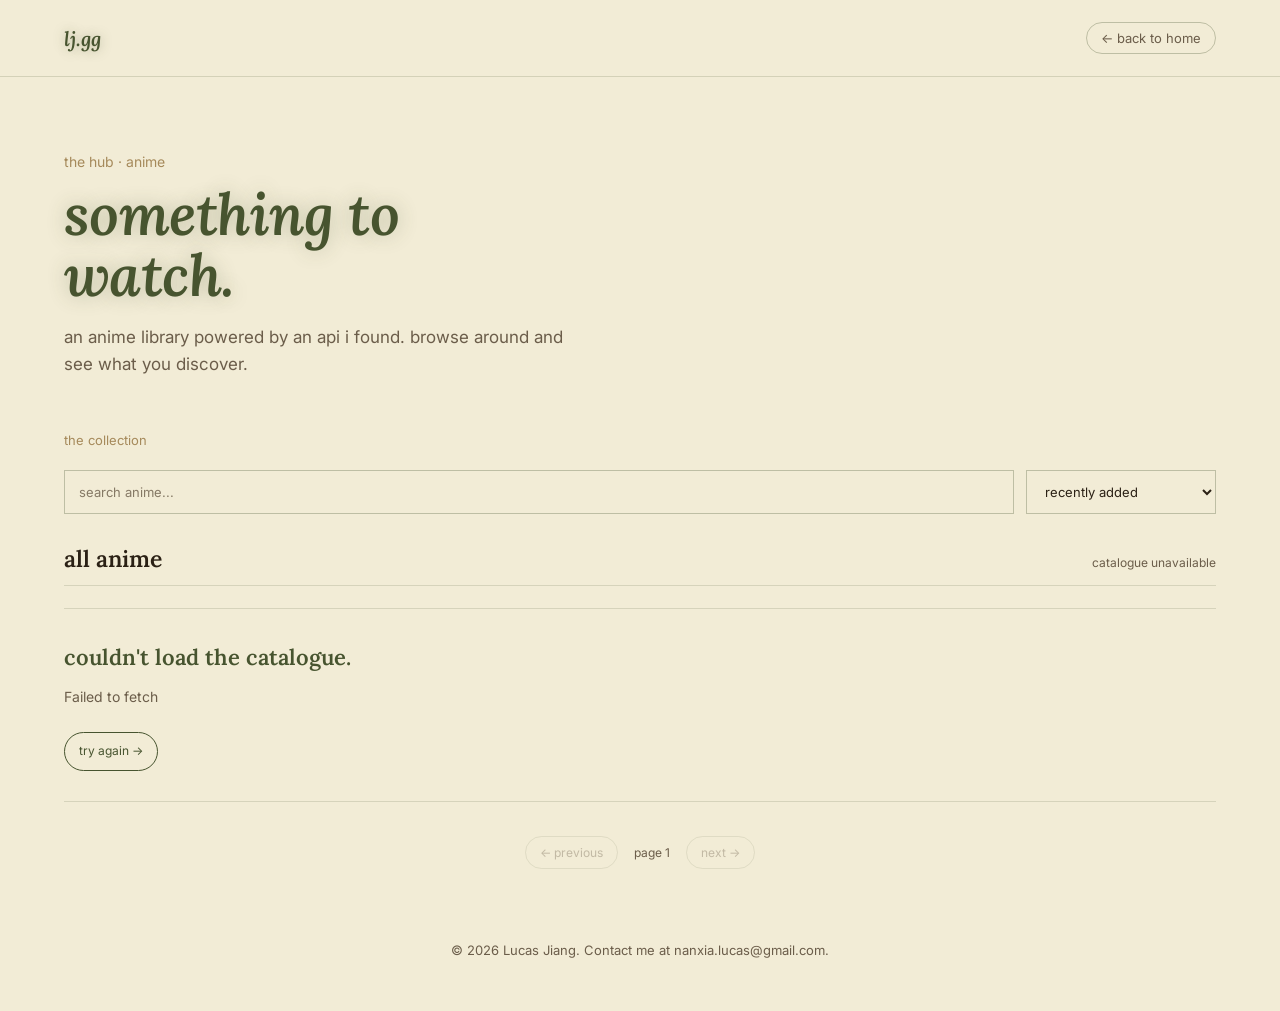
==== commit 01220a9c: "update anime library layout" ====
--- a/anime/index.html
+++ b/anime/index.html
@@ -1,1477 +1,1824 @@
 <!DOCTYPE html>
 <html lang="en">
 <head>
-  <meta charset="UTF-8">
-  <meta name="viewport" content="width=device-width, initial-scale=1.0">
-  <meta name="theme-color" content="#f2ecd6">
-  <title>Anime — lj.gg</title>
-  <link rel="icon" href="/favicon.ico?v=3">
-
-  <link rel="preconnect" href="https://fonts.googleapis.com">
-  <link rel="preconnect" href="https://fonts.gstatic.com" crossorigin>
-  <link href="https://fonts.googleapis.com/css2?family=Inter:wght@400;500;600;700;800&family=Lora:wght@500;600;700&display=swap" rel="stylesheet">
-
-  <style>
-    :root {
-      --cream: #f2ecd6;
-      --cream-deep: #e8dfc2;
-      --ink: #2b2115;
-      --olive: #47542f;
-      --olive-deep: #333d22;
-      --clay: #a68a5b;
-      --muted: #6b5d4a;
-      --border: rgba(71, 84, 47, 0.18);
-      --shadow: 0 8px 28px rgba(43, 33, 21, 0.08);
-    }
-
-    * {
-      box-sizing: border-box;
-    }
-
-    html {
-      scroll-behavior: smooth;
-    }
-
-    body {
-      margin: 0;
-      min-height: 100vh;
-      background: var(--cream);
-      color: var(--ink);
-      font-family: "Inter", sans-serif;
-    }
-
-    button,
-    input,
-    select {
-      font: inherit;
-    }
-
-    button {
-      cursor: pointer;
-    }
-
-    button:focus-visible,
-    input:focus-visible,
-    select:focus-visible {
-      outline: 3px solid var(--clay);
-      outline-offset: 3px;
-    }
-
-    a {
-      color: inherit;
-      text-decoration: none;
-    }
-
-    .site-header {
-      position: sticky;
-      top: 0;
-      z-index: 20;
-      background: rgba(242, 236, 214, 0.94);
-      backdrop-filter: blur(14px);
-      border-bottom: 1px solid var(--border);
-    }
-
-    .header-inner {
-      width: min(1440px, 100%);
-      margin: 0 auto;
-      min-height: 76px;
-      padding: 14px 28px;
-      display: flex;
-      align-items: center;
-      justify-content: space-between;
-      gap: 20px;
-    }
-
-    .wordmark {
-      font-family: "Lora", serif;
-      font-size: 27px;
-      font-weight: 700;
-      letter-spacing: -1.2px;
-    }
-
-    .wordmark span {
-      color: var(--olive);
-    }
-
-    .back-link {
-      display: inline-flex;
-      align-items: center;
-      justify-content: center;
-      padding: 10px 16px;
-      border: 1px solid var(--border);
-      border-radius: 12px;
-      background: rgba(255, 255, 255, 0.3);
-      color: var(--olive-deep);
-      font-size: 13px;
-      font-weight: 700;
-      transition: background 0.2s, transform 0.2s;
-    }
-
-    .back-link:hover {
-      background: var(--cream-deep);
-      transform: translateY(-1px);
-    }
-
-    .page {
-      width: min(1440px, 100%);
-      margin: 0 auto;
-      padding: 34px 28px 64px;
-    }
-
-    .hero {
-      margin-bottom: 28px;
-    }
-
-    .eyebrow {
-      margin: 0 0 10px;
-      color: var(--olive);
-      text-transform: uppercase;
-      letter-spacing: 2px;
-      font-size: 11px;
-      font-weight: 800;
-    }
-
-    h1,
-    h2,
-    h3,
-    p {
-      overflow-wrap: anywhere;
-    }
-
-    .hero h1 {
-      margin: 0;
-      font-family: "Lora", serif;
-      font-size: clamp(34px, 5vw, 54px);
-      line-height: 1.12;
-      letter-spacing: -1.5px;
-    }
-
-    .hero p:last-child {
-      max-width: 600px;
-      margin: 12px 0 0;
-      color: var(--muted);
-      font-size: 14px;
-      line-height: 1.7;
-    }
-
-    .toolbar {
-      display: grid;
-      grid-template-columns: minmax(0, 1fr) 190px;
-      gap: 12px;
-      margin-bottom: 24px;
-    }
-
-    .search-input,
-    .sort-select {
-      width: 100%;
-      min-width: 0;
-      min-height: 48px;
-      padding: 12px 15px;
-      border: 1px solid var(--border);
-      border-radius: 13px;
-      background: rgba(255, 255, 255, 0.42);
-      color: var(--ink);
-    }
-
-    .search-input::placeholder {
-      color: #857763;
-    }
-
-    .section-heading {
-      display: flex;
-      justify-content: space-between;
-      align-items: center;
-      flex-wrap: wrap;
-      gap: 12px;
-      margin-bottom: 18px;
-    }
-
-    .section-heading h2 {
-      margin: 0;
-      font-family: "Lora", serif;
-      font-size: 23px;
-    }
-
-    .result-count {
-      color: var(--muted);
-      font-size: 12px;
-    }
-
-    /*
-      FIX: Equal-sized cards in a consistent grid.
-      Cards do not stretch to fill leftover space.
-    */
-    .anime-grid {
-      display: grid;
-      grid-template-columns: repeat(5, minmax(0, 1fr));
-      gap: 20px;
-      width: 100%;
-      align-items: stretch;
-    }
-
-    .anime-card {
-      display: flex;
-      flex-direction: column;
-      min-width: 0;
-      width: 100%;
-      height: 100%;
-      overflow: hidden;
-      padding: 0;
-      border: 1px solid var(--border);
-      border-radius: 16px;
-      background: rgba(255, 255, 255, 0.35);
-      text-align: left;
-      color: var(--ink);
-      box-shadow: var(--shadow);
-      transition: transform 0.2s, box-shadow 0.2s;
-    }
-
-    .anime-card:hover {
-      transform: translateY(-4px);
-      box-shadow: 0 14px 32px rgba(43, 33, 21, 0.13);
-    }
-
-    .poster {
-      position: relative;
-      width: 100%;
-      aspect-ratio: 3 / 4;
-      flex: 0 0 auto;
-      overflow: hidden;
-      background: var(--cream-deep);
-    }
-
-    .poster img {
-      display: block;
-      width: 100%;
-      height: 100%;
-      object-fit: cover;
-    }
-
-    .poster-placeholder {
-      position: absolute;
-      inset: 0;
-      display: flex;
-      flex-direction: column;
-      align-items: center;
-      justify-content: center;
-      gap: 10px;
-      padding: 16px;
-      background:
-        radial-gradient(circle at 25% 20%, rgba(166, 138, 91, 0.22), transparent 45%),
-        linear-gradient(145deg, #e8dfc2, #d8d0ad);
-      color: var(--olive-deep);
-      text-align: center;
-    }
-
-    .poster-placeholder .placeholder-mark {
-      font-family: "Lora", serif;
-      font-size: 38px;
-      font-weight: 700;
-      opacity: 0.7;
-    }
-
-    .poster-placeholder .placeholder-title {
-      font-family: "Lora", serif;
-      font-size: 13px;
-      font-weight: 600;
-      line-height: 1.4;
-    }
-
-    .card-content {
-      display: flex;
-      flex: 1;
-      flex-direction: column;
-      gap: 8px;
-      min-width: 0;
-      padding: 13px;
-    }
-
-    .card-title {
-      display: -webkit-box;
-      overflow: hidden;
-      margin: 0;
-      font-size: 13px;
-      font-weight: 800;
-      line-height: 1.5;
-      -webkit-line-clamp: 2;
-      -webkit-box-orient: vertical;
-      min-height: 39px;
-    }
-
-    .card-meta {
-      display: flex;
-      align-items: center;
-      flex-wrap: wrap;
-      gap: 6px;
-      margin-top: auto;
-    }
-
-    .tag {
-      display: inline-block;
-      max-width: 100%;
-      padding: 5px 8px;
-      border-radius: 7px;
-      background: rgba(71, 84, 47, 0.1);
-      color: var(--olive-deep);
-      font-size: 10px;
-      font-weight: 700;
-      overflow-wrap: anywhere;
-    }
-
-    .empty-state,
-    .status-panel {
-      grid-column: 1 / -1;
-      padding: 34px 20px;
-      border: 1px dashed var(--border);
-      border-radius: 16px;
-      color: var(--muted);
-      text-align: center;
-      line-height: 1.7;
-    }
-
-    .empty-state h3 {
-      margin: 0 0 8px;
-      color: var(--ink);
-      font-family: "Lora", serif;
-      font-size: 20px;
-    }
-
-    .pagination {
-      display: flex;
-      align-items: center;
-      justify-content: center;
-      flex-wrap: wrap;
-      gap: 12px;
-      margin-top: 30px;
-    }
-
-    .action-button {
-      min-height: 42px;
-      padding: 10px 15px;
-      border: 1px solid var(--border);
-      border-radius: 11px;
-      background: transparent;
-      color: var(--ink);
-      font-size: 12px;
-      font-weight: 800;
-      transition: background 0.2s;
-    }
-
-    .action-button:hover:not(:disabled) {
-      background: var(--cream-deep);
-    }
-
-    .action-button.primary {
-      border-color: var(--olive);
-      background: var(--olive);
-      color: var(--cream);
-    }
-
-    .action-button.primary:hover:not(:disabled) {
-      background: var(--olive-deep);
-    }
-
-    .action-button:disabled {
-      cursor: not-allowed;
-      opacity: 0.4;
-    }
-
-    .page-number {
-      color: var(--muted);
-      font-size: 12px;
-      font-weight: 700;
-    }
-
-    .hidden {
-      display: none !important;
-    }
-
-    /* Anime details */
-
-    .detail-view {
-      margin-top: 10px;
-    }
-
-    .detail-topbar {
-      margin-bottom: 20px;
-    }
-
-    .detail-layout {
-      display: grid;
-      grid-template-columns: minmax(210px, 280px) minmax(0, 1fr);
-      align-items: start;
-      gap: 30px;
-    }
-
-    .detail-poster {
-      width: 100%;
-      aspect-ratio: 3 / 4;
-      overflow: hidden;
-      border: 1px solid var(--border);
-      border-radius: 17px;
-      background: var(--cream-deep);
-      box-shadow: var(--shadow);
-    }
-
-    .detail-poster img {
-      display: block;
-      width: 100%;
-      height: 100%;
-      object-fit: cover;
-    }
-
-    .detail-copy {
-      min-width: 0;
-    }
-
-    .detail-copy h1 {
-      margin: 0 0 12px;
-      font-family: "Lora", serif;
-      font-size: clamp(28px, 4vw, 42px);
-      line-height: 1.2;
-    }
-
-    .detail-description {
-      color: var(--muted);
-      font-size: 14px;
-      line-height: 1.85;
-      white-space: pre-line;
-    }
-
-    .detail-tags {
-      display: flex;
-      flex-wrap: wrap;
-      gap: 8px;
-      margin: 16px 0;
-    }
-
-    .detail-section {
-      margin-top: 30px;
-    }
-
-    .detail-section h2 {
-      margin: 0 0 15px;
-      font-family: "Lora", serif;
-      font-size: 23px;
-    }
-
-    .episode-list {
-      display: grid;
-      grid-template-columns: repeat(4, minmax(0, 1fr));
-      gap: 10px;
-    }
-
-    .episode-button {
-      min-width: 0;
-      min-height: 60px;
-      padding: 11px;
-      overflow: hidden;
-      border: 1px solid var(--border);
-      border-radius: 12px;
-      background: rgba(255, 255, 255, 0.3);
-      color: var(--ink);
-      text-align: left;
-      transition: background 0.2s, border-color 0.2s;
-    }
-
-    .episode-button:hover,
-    .episode-button.active {
-      border-color: var(--olive);
-      background: rgba(71, 84, 47, 0.1);
-    }
-
-    .episode-number {
-      display: block;
-      margin-bottom: 5px;
-      color: var(--olive);
-      font-size: 10px;
-      font-weight: 800;
-    }
-
-    .episode-title {
-      display: -webkit-box;
-      overflow: hidden;
-      font-size: 12px;
-      font-weight: 700;
-      line-height: 1.5;
-      -webkit-line-clamp: 2;
-      -webkit-box-orient: vertical;
-    }
-
-    .player-panel {
-      margin-top: 28px;
-      padding: 18px;
-      border: 1px solid var(--border);
-      border-radius: 17px;
-      background: rgba(255, 255, 255, 0.3);
-    }
-
-    .player-header {
-      display: flex;
-      align-items: center;
-      justify-content: space-between;
-      flex-wrap: wrap;
-      gap: 12px;
-      margin-bottom: 14px;
-    }
-
-    .player-header h2 {
-      margin: 0;
-      font-family: "Lora", serif;
-      font-size: 21px;
-    }
-
-    .language-controls {
-      display: flex;
-      gap: 7px;
-    }
-
-    .language-button {
-      padding: 8px 13px;
-      border: 1px solid var(--border);
-      border-radius: 9px;
-      background: transparent;
-      color: var(--ink);
-      font-size: 11px;
-      font-weight: 800;
-    }
-
-    .language-button.active {
-      border-color: var(--olive);
-      background: var(--olive);
-      color: var(--cream);
-    }
-
-    .video-frame {
-      position: relative;
-      width: 100%;
-      aspect-ratio: 16 / 9;
-      overflow: hidden;
-      border-radius: 12px;
-      background: #171810;
-    }
-
-    .video-frame iframe {
-      position: absolute;
-      inset: 0;
-      width: 100%;
-      height: 100%;
-      border: 0;
-    }
-
-    .player-note {
-      margin: 12px 0 0;
-      color: var(--muted);
-      font-size: 11px;
-      line-height: 1.7;
-    }
-
-    .site-footer {
-      margin-top: 50px;
-      padding-top: 20px;
-      border-top: 1px solid var(--border);
-      color: var(--muted);
-      font-size: 11px;
-      line-height: 1.7;
-      text-align: center;
-    }
-
-    @media (max-width: 1150px) {
-      .anime-grid {
-        grid-template-columns: repeat(4, minmax(0, 1fr));
-      }
-
-      .episode-list {
-        grid-template-columns: repeat(3, minmax(0, 1fr));
-      }
-    }
-
-    @media (max-width: 850px) {
-      .page {
-        padding: 28px 20px 48px;
-      }
-
-      .anime-grid {
-        grid-template-columns: repeat(3, minmax(0, 1fr));
-        gap: 15px;
-      }
-
-      .detail-layout {
-        grid-template-columns: minmax(160px, 220px) minmax(0, 1fr);
-        gap: 20px;
-      }
-
-      .episode-list {
-        grid-template-columns: repeat(2, minmax(0, 1fr));
-      }
-    }
-
-    @media (max-width: 560px) {
-      .header-inner {
-        min-height: 66px;
-        padding: 12px 16px;
-      }
-
-      .wordmark {
-        font-size: 23px;
-      }
-
-      .page {
-        padding: 25px 14px 40px;
-      }
-
-      .toolbar {
-        grid-template-columns: 1fr;
-      }
-
-      .anime-grid {
-        grid-template-columns: repeat(2, minmax(0, 1fr));
-        gap: 12px;
-      }
-
-      .card-content {
-        padding: 10px;
-      }
-
-      .card-title {
-        font-size: 12px;
-      }
-
-      .detail-layout {
-        grid-template-columns: 1fr;
-      }
-
-      .detail-poster {
-        width: min(230px, 75%);
-      }
-
-      .episode-list {
-        grid-template-columns: repeat(2, minmax(0, 1fr));
-      }
-
-      .player-panel {
-        padding: 12px;
-      }
-    }
-  </style>
+    <meta charset="UTF-8">
+    <meta name="viewport" content="width=device-width, initial-scale=1.0">
+    <meta name="theme-color" content="#f2ecd6">
+    <title>anime</title>
+    <link rel="icon" href="/favicon.ico?v=3">
+
+    <link rel="preconnect" href="https://fonts.googleapis.com">
+    <link rel="preconnect" href="https://fonts.gstatic.com" crossorigin>
+    <link href="https://fonts.googleapis.com/css2?family=Lora:ital,wght@0,500;0,600;1,500&family=Inter:wght@400;500;600&display=swap" rel="stylesheet">
+
+    <link rel="stylesheet" href="/music-player.css">
+
+    <style>
+        :root {
+            --cream: #f2ecd6;
+            --cream-deep: #e8dfc2;
+            --ink: #2b2115;
+            --olive: #47542f;
+            --olive-deep: #333d22;
+            --clay: #a68a5b;
+            --muted: #6b5d4a;
+        }
+
+        * {
+            margin: 0;
+            padding: 0;
+            box-sizing: border-box;
+        }
+
+        html {
+            scroll-behavior: smooth;
+        }
+
+        body {
+            background: var(--cream);
+            color: var(--ink);
+            font-family: 'Inter', -apple-system, BlinkMacSystemFont, "Segoe UI", sans-serif;
+            min-height: 100vh;
+            -webkit-font-smoothing: antialiased;
+        }
+
+        a {
+            color: inherit;
+        }
+
+        button, input, select {
+            font: inherit;
+        }
+
+        button {
+            color: inherit;
+        }
+
+        :focus-visible {
+            outline: 2px solid var(--olive);
+            outline-offset: 3px;
+        }
+
+        nav {
+            display: flex;
+            align-items: center;
+            justify-content: space-between;
+            padding: 22px clamp(24px, 6vw, 64px);
+            border-bottom: 1px solid rgba(71, 84, 47, 0.18);
+        }
+
+        nav .wordmark {
+            font-family: 'Lora', serif;
+            font-weight: 600;
+            font-style: italic;
+            font-size: 20px;
+            color: var(--olive);
+            text-shadow: 0 0 12px rgba(71, 84, 47, 0.35);
+            text-decoration: none;
+        }
+
+        nav .quicklink {
+            font-size: 13px;
+            color: var(--muted);
+            text-decoration: none;
+            border: 1px solid rgba(71, 84, 47, 0.3);
+            padding: 7px 14px;
+            border-radius: 999px;
+            transition: color 0.15s ease, border-color 0.15s ease;
+        }
+
+        nav .quicklink:hover {
+            color: var(--olive);
+            border-color: var(--olive);
+        }
+
+        main {
+            width: 100%;
+            max-width: 1440px;
+            margin: 0 auto;
+            padding: clamp(48px, 7vw, 76px) clamp(24px, 6vw, 64px) 40px;
+        }
+
+        .hero p.eyebrow {
+            font-size: 14px;
+            color: var(--clay);
+            margin-bottom: 14px;
+        }
+
+        .hero h1 {
+            font-family: 'Lora', serif;
+            font-weight: 600;
+            font-style: italic;
+            font-size: clamp(40px, 7vw, 58px);
+            line-height: 1.05;
+            color: var(--olive);
+            text-shadow: 0 0 20px rgba(71, 84, 47, 0.3);
+            letter-spacing: -0.01em;
+        }
+
+        .hero p.lede {
+            margin-top: 18px;
+            max-width: 46ch;
+            font-size: 17px;
+            line-height: 1.6;
+            color: var(--muted);
+        }
+
+        .catalog {
+            margin-top: 54px;
+        }
+
+        .catalog-heading {
+            font-size: 13px;
+            color: var(--clay);
+            margin-bottom: 4px;
+        }
+
+        .toolbar {
+            display: grid;
+            grid-template-columns: minmax(0, 1fr) 190px;
+            gap: 12px;
+            margin: 22px 0 30px;
+        }
+
+        .search-input,
+        .sort-select {
+            width: 100%;
+            min-width: 0;
+            padding: 12px 14px;
+            border: 1px solid rgba(71, 84, 47, 0.3);
+            border-radius: 0;
+            background: transparent;
+            color: var(--ink);
+            font-size: 13px;
+            transition: border-color 0.15s ease;
+        }
+
+        .search-input::placeholder {
+            color: var(--muted);
+            opacity: 0.8;
+        }
+
+        .search-input:focus,
+        .sort-select:focus {
+            border-color: var(--olive);
+            outline: none;
+        }
+
+        .sort-select {
+            cursor: pointer;
+        }
+
+        .section-heading {
+            display: flex;
+            align-items: baseline;
+            justify-content: space-between;
+            flex-wrap: wrap;
+            gap: 12px;
+            padding-bottom: 12px;
+            border-bottom: 1px solid rgba(71, 84, 47, 0.16);
+        }
+
+        .section-heading h2 {
+            font-family: 'Lora', serif;
+            font-size: 23px;
+            font-weight: 600;
+        }
+
+        .result-count {
+            color: var(--muted);
+            font-size: 12px;
+        }
+
+        .anime-grid {
+            display: grid;
+            grid-template-columns: repeat(5, minmax(0, 1fr));
+            gap: 28px 20px;
+            width: 100%;
+            margin-top: 22px;
+            align-items: stretch;
+        }
+
+        .anime-card {
+            display: flex;
+            flex-direction: column;
+            align-self: stretch;
+            min-width: 0;
+            width: 100%;
+            border: 0;
+            border-radius: 0;
+            padding: 0;
+            background: transparent;
+            text-align: left;
+            cursor: pointer;
+        }
+
+        .poster {
+            position: relative;
+            width: 100%;
+            aspect-ratio: 3 / 4;
+            overflow: hidden;
+            background: var(--cream-deep);
+            border: 1px solid rgba(71, 84, 47, 0.16);
+        }
+
+        .poster img {
+            display: block;
+            width: 100%;
+            height: 100%;
+            object-fit: cover;
+            transition: transform 0.3s ease, opacity 0.3s ease;
+        }
+
+        .anime-card:hover .poster img {
+            transform: scale(1.035);
+        }
+
+        .poster-placeholder {
+            position: absolute;
+            inset: 0;
+            display: flex;
+            flex-direction: column;
+            align-items: center;
+            justify-content: center;
+            gap: 12px;
+            padding: 18px;
+            background: var(--cream-deep);
+            color: var(--olive);
+            text-align: center;
+        }
+
+        .poster-placeholder.hidden {
+            display: none;
+        }
+
+        .placeholder-mark {
+            font-family: 'Lora', serif;
+            font-size: 40px;
+            font-style: italic;
+            color: var(--olive);
+            opacity: 0.65;
+        }
+
+        .placeholder-title {
+            font-family: 'Lora', serif;
+            font-size: 13px;
+            line-height: 1.5;
+        }
+
+        .card-content {
+            display: flex;
+            flex-direction: column;
+            flex: 1;
+            min-width: 0;
+            padding: 12px 0 13px;
+            border-bottom: 1px solid rgba(71, 84, 47, 0.16);
+        }
+
+        .card-title {
+            display: -webkit-box;
+            min-height: 42px;
+            overflow: hidden;
+            font-family: 'Lora', serif;
+            font-size: 16px;
+            line-height: 1.4;
+            font-weight: 600;
+            color: var(--ink);
+            -webkit-line-clamp: 2;
+            -webkit-box-orient: vertical;
+            transition: color 0.15s ease;
+        }
+
+        .anime-card:hover .card-title {
+            color: var(--olive);
+        }
+
+        .card-meta {
+            display: flex;
+            flex-wrap: wrap;
+            gap: 6px;
+            margin-top: 9px;
+        }
+
+        .tag {
+            display: inline-block;
+            max-width: 100%;
+            padding: 3px 9px;
+            border-radius: 999px;
+            font-size: 11px;
+            line-height: 1.5;
+            white-space: nowrap;
+            overflow: hidden;
+            text-overflow: ellipsis;
+        }
+
+        .tag.live {
+            background: rgba(65, 95, 40, 0.12);
+            color: var(--olive);
+        }
+
+        .tag.alpha {
+            background: rgba(166, 138, 91, 0.2);
+            color: var(--clay);
+        }
+
+        .tag.soon {
+            background: rgba(107, 93, 74, 0.12);
+            color: var(--muted);
+        }
+
+        .status-panel,
+        .empty-state {
+            grid-column: 1 / -1;
+            padding: 30px 0;
+            border-top: 1px solid rgba(71, 84, 47, 0.16);
+            border-bottom: 1px solid rgba(71, 84, 47, 0.16);
+            color: var(--muted);
+            font-size: 14px;
+            line-height: 1.7;
+        }
+
+        .empty-state h3 {
+            margin-bottom: 8px;
+            color: var(--olive);
+            font-family: 'Lora', serif;
+            font-size: 22px;
+            font-weight: 600;
+        }
+
+        .action-button {
+            padding: 8px 14px;
+            border: 1px solid rgba(71, 84, 47, 0.3);
+            border-radius: 999px;
+            background: transparent;
+            color: var(--muted);
+            font-size: 12px;
+            cursor: pointer;
+            transition: color 0.15s ease, border-color 0.15s ease;
+        }
+
+        .action-button:hover:not(:disabled) {
+            color: var(--olive);
+            border-color: var(--olive);
+        }
+
+        .action-button.primary {
+            color: var(--olive);
+            border-color: var(--olive);
+        }
+
+        .action-button:disabled {
+            opacity: 0.35;
+            cursor: not-allowed;
+        }
+
+        .pagination {
+            display: flex;
+            justify-content: center;
+            align-items: center;
+            gap: 16px;
+            margin-top: 34px;
+        }
+
+        .page-number {
+            color: var(--muted);
+            font-size: 12px;
+        }
+
+        .hidden {
+            display: none !important;
+        }
+
+        .search-progress {
+            grid-column: 1 / -1;
+            padding: 22px 0;
+            border-top: 1px solid rgba(71, 84, 47, 0.16);
+            color: var(--muted);
+            font-size: 13px;
+            line-height: 1.8;
+        }
+
+        .detail-view {
+            margin-top: 12px;
+        }
+
+        .detail-topbar {
+            margin-bottom: 34px;
+        }
+
+        .detail-layout {
+            display: grid;
+            grid-template-columns: minmax(190px, 270px) minmax(0, 1fr);
+            gap: clamp(24px, 4vw, 48px);
+            align-items: start;
+        }
+
+        .detail-poster {
+            position: relative;
+            width: 100%;
+            aspect-ratio: 3 / 4;
+            overflow: hidden;
+            background: var(--cream-deep);
+            border: 1px solid rgba(71, 84, 47, 0.16);
+        }
+
+        .detail-poster img {
+            display: block;
+            width: 100%;
+            height: 100%;
+            object-fit: cover;
+        }
+
+        .detail-copy {
+            min-width: 0;
+        }
+
+        .detail-copy h1 {
+            margin: 0 0 14px;
+            font-family: 'Lora', serif;
+            font-weight: 600;
+            font-style: italic;
+            font-size: clamp(30px, 4.5vw, 46px);
+            line-height: 1.15;
+            color: var(--olive);
+            text-shadow: 0 0 16px rgba(71, 84, 47, 0.2);
+        }
+
+        .detail-description {
+            margin-top: 18px;
+            color: var(--muted);
+            font-size: 14px;
+            line-height: 1.8;
+            white-space: pre-line;
+        }
+
+        .detail-tags {
+            display: flex;
+            flex-wrap: wrap;
+            gap: 7px;
+            margin-top: 14px;
+        }
+
+        .detail-section {
+            margin-top: 48px;
+        }
+
+        .detail-section h2 {
+            margin-bottom: 18px;
+            font-family: 'Lora', serif;
+            font-size: 25px;
+            font-weight: 600;
+        }
+
+        .episode-list {
+            display: grid;
+            grid-template-columns: repeat(4, minmax(0, 1fr));
+            gap: 0 18px;
+        }
+
+        .episode-button {
+            min-width: 0;
+            padding: 16px 0;
+            border: 0;
+            border-top: 1px solid rgba(71, 84, 47, 0.16);
+            border-radius: 0;
+            background: transparent;
+            color: var(--ink);
+            text-align: left;
+            cursor: pointer;
+        }
+
+        .episode-button:nth-last-child(1) {
+            border-bottom: 1px solid rgba(71, 84, 47, 0.16);
+        }
+
+        .episode-number {
+            display: block;
+            margin-bottom: 5px;
+            color: var(--clay);
+            font-size: 11px;
+        }
+
+        .episode-title {
+            display: -webkit-box;
+            overflow: hidden;
+            font-family: 'Lora', serif;
+            font-size: 14px;
+            line-height: 1.5;
+            -webkit-line-clamp: 2;
+            -webkit-box-orient: vertical;
+        }
+
+        .episode-button:hover .episode-title,
+        .episode-button.active .episode-title {
+            color: var(--olive);
+        }
+
+        .episode-button.active {
+            background: rgba(71, 84, 47, 0.06);
+        }
+
+        .player-panel {
+            margin-top: 46px;
+            padding-top: 24px;
+            border-top: 1px solid rgba(71, 84, 47, 0.18);
+        }
+
+        .player-header {
+            display: flex;
+            align-items: center;
+            justify-content: space-between;
+            flex-wrap: wrap;
+            gap: 14px;
+            margin-bottom: 18px;
+        }
+
+        .player-header h2 {
+            font-family: 'Lora', serif;
+            font-size: 23px;
+            font-weight: 600;
+        }
+
+        .language-controls {
+            display: flex;
+            gap: 8px;
+        }
+
+        .language-button {
+            padding: 7px 13px;
+            border: 1px solid rgba(71, 84, 47, 0.3);
+            border-radius: 999px;
+            background: transparent;
+            color: var(--muted);
+            font-size: 12px;
+            cursor: pointer;
+            transition: color 0.15s ease, border-color 0.15s ease;
+        }
+
+        .language-button:hover,
+        .language-button.active {
+            color: var(--olive);
+            border-color: var(--olive);
+        }
+
+        .video-frame {
+            position: relative;
+            width: 100%;
+            aspect-ratio: 16 / 9;
+            overflow: hidden;
+            background: var(--ink);
+        }
+
+        .video-frame iframe {
+            position: absolute;
+            inset: 0;
+            width: 100%;
+            height: 100%;
+            border: 0;
+        }
+
+        .video-placeholder {
+            display: flex;
+            align-items: center;
+            justify-content: center;
+            width: 100%;
+            height: 100%;
+            padding: 24px;
+            color: var(--cream);
+            text-align: center;
+            font-size: 13px;
+            line-height: 1.7;
+        }
+
+        .player-note {
+            margin-top: 12px;
+            color: var(--muted);
+            font-size: 12px;
+            line-height: 1.7;
+        }
+
+        footer {
+            max-width: 900px;
+            margin: 0 auto;
+            padding: 30px 24px 50px;
+            font-size: 13px;
+            line-height: 1.7;
+            color: var(--muted);
+        }
+
+        @media (max-width: 1100px) {
+            .anime-grid {
+                grid-template-columns: repeat(4, minmax(0, 1fr));
+            }
+
+            .episode-list {
+                grid-template-columns: repeat(3, minmax(0, 1fr));
+            }
+        }
+
+        @media (max-width: 780px) {
+            main {
+                padding-top: 48px;
+            }
+
+            .anime-grid {
+                grid-template-columns: repeat(3, minmax(0, 1fr));
+                gap: 24px 16px;
+            }
+
+            .detail-layout {
+                grid-template-columns: minmax(150px, 220px) minmax(0, 1fr);
+                gap: 24px;
+            }
+
+            .episode-list {
+                grid-template-columns: repeat(2, minmax(0, 1fr));
+            }
+        }
+
+        @media (max-width: 540px) {
+            nav {
+                padding: 18px 22px;
+            }
+
+            nav .quicklink {
+                font-size: 11px;
+                padding: 7px 10px;
+            }
+
+            main {
+                padding: 42px 22px 30px;
+            }
+
+            .hero h1 {
+                font-size: clamp(38px, 10vw, 50px);
+            }
+
+            .hero p.lede {
+                font-size: 15px;
+            }
+
+            .toolbar {
+                grid-template-columns: 1fr;
+                gap: 10px;
+            }
+
+            .anime-grid {
+                grid-template-columns: repeat(2, minmax(0, 1fr));
+                gap: 24px 14px;
+            }
+
+            .card-title {
+                font-size: 15px;
+            }
+
+            .detail-layout {
+                grid-template-columns: 1fr;
+                gap: 24px;
+            }
+
+            .detail-poster {
+                max-width: 220px;
+            }
+
+            .detail-copy h1 {
+                font-size: 34px;
+            }
+
+            .detail-section {
+                margin-top: 38px;
+            }
+
+            .episode-list {
+                grid-template-columns: repeat(2, minmax(0, 1fr));
+                gap: 0 14px;
+            }
+
+            .pagination {
+                gap: 10px;
+            }
+
+            footer {
+                padding: 24px 22px 40px;
+            }
+        }
+
+        @media (prefers-reduced-motion: reduce) {
+            * {
+                transition: none !important;
+                scroll-behavior: auto !important;
+            }
+        }
+
+        .bloom-arrival {
+            position: fixed;
+            inset: 0;
+            background: var(--olive);
+            z-index: 9999;
+            pointer-events: none;
+            opacity: 1;
+            transition: opacity 0.45s ease;
+        }
+
+        .bloom-arrival.fade-out {
+            opacity: 0;
+        }
+    </style>
 </head>
 
 <body>
-  <header class="site-header">
-    <div class="header-inner">
-      <a class="wordmark" href="/">lj<span>.gg</span></a>
-      <a class="back-link" href="/">← Back to The Hub</a>
-    </div>
-  </header>
-
-  <main class="page">
-    <section id="catalogView">
-      <div class="hero">
-        <p class="eyebrow">The Hub · Anime</p>
-        <h1>Find your next<br>favourite.</h1>
-        <p>Browse anime, explore series, and choose an episode to watch.</p>
-      </div>
-
-      <div class="toolbar">
-        <input
-          id="searchInput"
-          class="search-input"
-          type="search"
-          placeholder="Search anime..."
-          aria-label="Search anime"
-          autocomplete="off"
-        >
-
-        <select id="sortSelect" class="sort-select" aria-label="Sort anime">
-          <option value="default">Recently added</option>
-          <option value="title-asc">Title: A–Z</option>
-          <option value="title-desc">Title: Z–A</option>
-        </select>
-      </div>
-
-      <div class="section-heading">
-        <h2>Anime catalogue</h2>
-        <span id="resultCount" class="result-count">Loading anime…</span>
-      </div>
-
-      <div id="animeGrid" class="anime-grid" aria-live="polite">
-        <div class="status-panel">Loading the catalogue…</div>
-      </div>
-
-      <nav class="pagination" aria-label="Catalogue pages">
-        <button id="prevButton" class="action-button" disabled>← Previous</button>
-        <span id="pageNumber" class="page-number">Page 1</span>
-        <button id="nextButton" class="action-button primary">Next →</button>
-      </nav>
-    </section>
-
-    <section id="detailView" class="detail-view hidden">
-      <div class="detail-topbar">
-        <button id="backToCatalog" class="action-button">← Back to catalogue</button>
-      </div>
-
-      <div id="detailContent">
-        <div class="status-panel">Loading series…</div>
-      </div>
-    </section>
-
-    <footer class="site-footer">
-      <p>lj.gg · The Hub</p>
-      <p>Anime information and playback are provided by third-party services.</p>
+    <div class="bloom-arrival" id="bloom-arrival"></div>
+
+    <nav>
+        <a href="/" class="wordmark">lj.gg</a>
+        <a href="/" class="quicklink">← back to home</a>
+    </nav>
+
+    <main>
+        <section id="catalogView">
+            <section class="hero">
+                <p class="eyebrow">the hub · anime</p>
+                <h1>something to<br>watch.</h1>
+                <p class="lede">an anime library powered by an api i found. browse around and see what you discover.</p>
+            </section>
+
+            <section class="catalog">
+                <p class="catalog-heading">the collection</p>
+
+                <div class="toolbar">
+                    <input
+                        id="searchInput"
+                        class="search-input"
+                        type="search"
+                        placeholder="search anime..."
+                        aria-label="Search anime"
+                        autocomplete="off"
+                    >
+
+                    <select id="sortSelect" class="sort-select" aria-label="Sort anime">
+                        <option value="default">recently added</option>
+                        <option value="title-asc">title: A–Z</option>
+                        <option value="title-desc">title: Z–A</option>
+                    </select>
+                </div>
+
+                <div class="section-heading">
+                    <h2>all anime</h2>
+                    <span id="resultCount" class="result-count">loading...</span>
+                </div>
+
+                <div id="animeGrid" class="anime-grid" aria-live="polite">
+                    <div class="status-panel">loading the catalogue...</div>
+                </div>
+
+                <div class="pagination" id="pagination">
+                    <button id="prevButton" class="action-button" disabled>← previous</button>
+                    <span id="pageNumber" class="page-number">page 1</span>
+                    <button id="nextButton" class="action-button" disabled>next →</button>
+                </div>
+            </section>
+        </section>
+
+        <section id="detailView" class="detail-view hidden">
+            <div class="detail-topbar">
+                <button id="backToCatalog" class="action-button">← back to anime</button>
+            </div>
+
+            <div id="detailContent">
+                <div class="status-panel">loading series...</div>
+            </div>
+        </section>
+    </main>
+
+    <footer style="text-align: center;">
+        © 2026 Lucas Jiang. Contact me at nanxia.lucas@gmail.com.
     </footer>
-  </main>
-
-  <script>
-    "use strict";
-
-    const API_BASE = "https://ljanime.nanxia-lucas.workers.dev";
-    const PER_PAGE = 20;
-
-    const catalogView = document.getElementById("catalogView");
-    const detailView = document.getElementById("detailView");
-    const animeGrid = document.getElementById("animeGrid");
-    const resultCount = document.getElementById("resultCount");
-    const pageNumber = document.getElementById("pageNumber");
-    const prevButton = document.getElementById("prevButton");
-    const nextButton = document.getElementById("nextButton");
-    const searchInput = document.getElementById("searchInput");
-    const sortSelect = document.getElementById("sortSelect");
-    const detailContent = document.getElementById("detailContent");
-
-    let currentPage = 1;
-    let totalPages = 1;
-    let currentAnime = [];
-    let selectedSeries = null;
-    let selectedEpisode = null;
-    let selectedLanguage = "sub";
-    let searchTimer = null;
-    let catalogRequestId = 0;
-    let detailRequestId = 0;
-
-    function escapeHTML(value) {
-      return String(value ?? "").replace(/[&<>"']/g, character => ({
-        "&": "&amp;",
-        "<": "&lt;",
-        ">": "&gt;",
-        '"': "&quot;",
-        "'": "&#39;"
-      })[character]);
-    }
-
-    function firstValue(...values) {
-      return values.find(value =>
-        value !== undefined &&
-        value !== null &&
-        String(value).trim() !== ""
-      );
-    }
-
-    function getTitle(anime) {
-      return String(firstValue(
-        anime?.title,
-        anime?.name,
-        anime?.english_title,
-        anime?.romaji,
-        anime?.japanese_title,
-        "Untitled anime"
-      ));
-    }
-
-    function getAnimeId(anime) {
-      return firstValue(
-        anime?.id,
-        anime?.series_id,
-        anime?.anime_id,
-        anime?.slug
-      );
-    }
-
-    function getPoster(anime) {
-      const poster = firstValue(
-        anime?.poster,
-        anime?.poster_url,
-        anime?.image,
-        anime?.image_url,
-        anime?.cover,
-        anime?.cover_image,
-        anime?.thumbnail,
-        anime?.thumbnail_url,
-        anime?.images?.jpg?.large_image_url,
-        anime?.images?.jpg?.image_url,
-        anime?.images?.webp?.large_image_url,
-        anime?.images?.webp?.image_url
-      );
-
-      if (typeof poster === "string") return poster;
-
-      if (poster && typeof poster === "object") {
-        return firstValue(poster.url, poster.large, poster.original) || "";
-      }
-
-      return "";
-    }
-
-    function getRating(anime) {
-      return String(firstValue(
-        anime?.rating,
-        anime?.age_rating,
-        anime?.ageRating,
-        anime?.content_rating,
-        ""
-      )).trim().toUpperCase();
-    }
-
-    function getGenres(anime) {
-      const raw = firstValue(
-        anime?.genres,
-        anime?.genre,
-        anime?.terms_by_type?.genre,
-        []
-      );
-
-      if (!Array.isArray(raw)) {
-        return raw ? [String(raw)] : [];
-      }
-
-      return raw.map(item => {
-        if (typeof item === "string") return item;
-        return String(firstValue(item?.name, item?.title, item?.label, ""));
-      }).filter(Boolean);
-    }
-
-    /*
-      Allow missing/unknown ratings rather than hiding otherwise ordinary
-      catalogue entries. Clearly adult-rated titles and explicit genres
-      remain excluded.
-    */
-    function isSuitable(anime) {
-      const blockedRatings = new Set([
-        "R+", "RX", "NC-17", "18+", "X"
-      ]);
-
-      const blockedGenres = new Set([
-        "hentai", "erotica", "ecchi", "adult"
-      ]);
-
-      if (blockedRatings.has(getRating(anime))) {
-        return false;
-      }
-
-      const genres = getGenres(anime).map(genre =>
-        genre.trim().toLowerCase()
-      );
-
-      if (genres.some(genre => blockedGenres.has(genre))) {
-        return false;
-      }
-
-      return true;
-    }
-
-    function extractAnimeList(payload) {
-      if (Array.isArray(payload)) return payload;
-
-      const possibleLists = [
-        payload?.results,
-        payload?.data,
-        payload?.anime,
-        payload?.items,
-        payload?.recent_anime,
-        payload?.recentAnime,
-        payload?.data?.results,
-        payload?.data?.anime,
-        payload?.data?.items
-      ];
-
-      for (const list of possibleLists) {
-        if (Array.isArray(list)) return list;
-      }
-
-      return [];
-    }
-
-    function getPagination(payload) {
-      const pagination = payload?.pagination ||
-        payload?.meta?.pagination ||
-        payload?.data?.pagination ||
-        payload?.meta ||
-        {};
-
-      const totalPageValue = firstValue(
-        pagination?.total_pages,
-        pagination?.last_page,
-        pagination?.totalPages,
-        payload?.total_pages
-      );
-
-      const totalValue = firstValue(
-        pagination?.total,
-        pagination?.total_items,
-        pagination?.totalItems,
-        payload?.total
-      );
-
-      return {
-        totalPages: Number(totalPageValue) || 1,
-        total: Number(totalValue) || 0
-      };
-    }
-
-    async function fetchJSON(url) {
-      const response = await fetch(url, {
-        method: "GET",
-        headers: { "Accept": "application/json" }
-      });
-
-      if (!response.ok) {
-        throw new Error(`Request failed (${response.status})`);
-      }
-
-      return response.json();
-    }
-
-    async function loadCatalog(page = 1) {
-      const requestId = ++catalogRequestId;
-
-      currentPage = page;
-      animeGrid.innerHTML =
-        '<div class="status-panel">Loading anime…</div>';
-
-      resultCount.textContent = "Loading…";
-      pageNumber.textContent = `Page ${page}`;
-      prevButton.disabled = page <= 1;
-      nextButton.disabled = true;
-
-      try {
-        const url = `${API_BASE}/recent-anime?page=${page}&per_page=${PER_PAGE}`;
-        const payload = await fetchJSON(url);
-
-        if (requestId !== catalogRequestId) return;
-
-        const pagination = getPagination(payload);
-        totalPages = Math.max(1, pagination.totalPages);
-
-        /*
-          Filter before rendering so excluded titles do not leave blank
-          card positions. Never skip a card just because its poster is absent.
-        */
-        currentAnime = extractAnimeList(payload).filter(isSuitable);
-
-        renderCatalog();
-
-        const shown = currentAnime.length;
-        const totalLabel = pagination.total
-          ? ` · ${pagination.total.toLocaleString()} listed`
-          : "";
-
-        resultCount.textContent =
-          `${shown} title${shown === 1 ? "" : "s"} on this page${totalLabel}`;
-
-        pageNumber.textContent = `Page ${currentPage} of ${totalPages}`;
-        prevButton.disabled = currentPage <= 1;
-        nextButton.disabled =
-          currentPage >= totalPages ||
-          extractAnimeList(payload).length === 0;
-      } catch (error) {
-        if (requestId !== catalogRequestId) return;
-
-        console.error("Catalogue error:", error);
-
-        animeGrid.innerHTML = `
-          <div class="empty-state">
-            <h3>Couldn't load the catalogue</h3>
-            <p>${escapeHTML(error.message || "Something went wrong.")}</p>
-            <button class="action-button primary" id="retryButton">
-              Try again
-            </button>
-          </div>
-        `;
-
-        document.getElementById("retryButton")
-          ?.addEventListener("click", () => loadCatalog(currentPage));
-
-        resultCount.textContent = "Catalogue unavailable";
-        pageNumber.textContent = `Page ${currentPage}`;
-        nextButton.disabled = true;
-      }
-    }
-
-    function getSortedAnime() {
-      const search = searchInput.value.trim().toLowerCase();
-      const sort = sortSelect.value;
-
-      let list = currentAnime.filter(anime => {
-        const title = getTitle(anime).toLowerCase();
-        const altTitle = String(firstValue(
-          anime?.english_title,
-          anime?.japanese_title,
-          anime?.romaji,
-          ""
-        )).toLowerCase();
-
-        return title.includes(search) || altTitle.includes(search);
-      });
-
-      if (sort === "title-asc") {
-        list.sort((a, b) => getTitle(a).localeCompare(getTitle(b)));
-      } else if (sort === "title-desc") {
-        list.sort((a, b) => getTitle(b).localeCompare(getTitle(a)));
-      }
-
-      return list;
-    }
-
-    function renderCatalog() {
-      const list = getSortedAnime();
-
-      if (list.length === 0) {
-        animeGrid.innerHTML = `
-          <div class="empty-state">
-            <h3>No anime found</h3>
-            <p>Try another search, or move to a different page.</p>
-          </div>
-        `;
-        resultCount.textContent = "0 titles";
-        return;
-      }
-
-      /*
-        Render one card for every returned anime.
-        Missing images become placeholders instead of missing grid items.
-      */
-      animeGrid.innerHTML = list.map((anime, index) => {
-        const id = getAnimeId(anime);
-        const title = getTitle(anime);
-        const poster = getPoster(anime);
-        const rating = getRating(anime);
-        const type = firstValue(
-          anime?.type,
-          anime?.format,
-          anime?.status,
-          "Anime"
-        );
-
-        const safePoster = poster
-          ? escapeHTML(poster)
-          : "";
-
-        const imageMarkup = safePoster
-          ? `
-            <img
-              src="${safePoster}"
-              alt="${escapeHTML(title)}"
-              loading="${index < 10 ? "eager" : "lazy"}"
-              referrerpolicy="no-referrer"
-              onerror="this.remove(); this.parentElement.querySelector('.poster-placeholder').classList.remove('hidden');"
-            >
-          `
-          : "";
-
-        const placeholderClass = safePoster
-          ? "poster-placeholder hidden"
-          : "poster-placeholder";
-
-        const initial = escapeHTML(
-          title.trim().charAt(0).toUpperCase() || "A"
-        );
-
-        return `
-          <button
-            class="anime-card"
-            type="button"
-            data-anime-id="${escapeHTML(id ?? "")}"
-            aria-label="View ${escapeHTML(title)}"
-          >
-            <div class="poster">
-              ${imageMarkup}
-              <div class="${placeholderClass}">
-                <span class="placeholder-mark">${initial}</span>
-                <span class="placeholder-title">${escapeHTML(title)}</span>
-              </div>
-            </div>
-
-            <div class="card-content">
-              <h3 class="card-title">${escapeHTML(title)}</h3>
-              <div class="card-meta">
-                <span class="tag">${escapeHTML(type)}</span>
-                ${rating
-                  ? `<span class="tag">${escapeHTML(rating)}</span>`
-                  : ""}
-              </div>
-            </div>
-          </button>
-        `;
-      }).join("");
-
-      animeGrid.querySelectorAll(".anime-card").forEach(card => {
-        card.addEventListener("click", () => {
-          const id = card.dataset.animeId;
-          if (id) openSeries(id);
+
+    <script src="/music-player.js"></script>
+
+    <script>
+        "use strict";
+
+        const API_BASE = "https://ljanime.nanxia-lucas.workers.dev";
+        const PER_PAGE = 20;
+        const SEARCH_BATCH_PAGES = 5;
+
+        const catalogView = document.getElementById("catalogView");
+        const detailView = document.getElementById("detailView");
+        const animeGrid = document.getElementById("animeGrid");
+        const resultCount = document.getElementById("resultCount");
+        const pageNumber = document.getElementById("pageNumber");
+        const prevButton = document.getElementById("prevButton");
+        const nextButton = document.getElementById("nextButton");
+        const pagination = document.getElementById("pagination");
+        const searchInput = document.getElementById("searchInput");
+        const sortSelect = document.getElementById("sortSelect");
+        const detailContent = document.getElementById("detailContent");
+
+        let currentPage = 1;
+        let totalPages = 1;
+        let currentAnime = [];
+        let selectedSeries = null;
+        let selectedEpisode = null;
+        let selectedLanguage = "sub";
+
+        let searchTimer = null;
+        let catalogRequestId = 0;
+        let detailRequestId = 0;
+
+        let searchToken = 0;
+        let searchResults = [];
+        let searchScannedPage = 0;
+        let searchTotalPages = 1;
+        let searchInProgress = false;
+        let searchError = null;
+
+        const searchPageCache = new Map();
+        const bloomArrival = document.getElementById("bloom-arrival");
+
+        if (bloomArrival) {
+            requestAnimationFrame(() => {
+                requestAnimationFrame(() => {
+                    bloomArrival.classList.add("fade-out");
+                });
+            });
+
+            bloomArrival.addEventListener("transitionend", () => bloomArrival.remove());
+            setTimeout(() => bloomArrival.remove(), 700);
+        }
+
+        function escapeHTML(value) {
+            return String(value ?? "").replace(/[&<>"']/g, character => ({
+                "&": "&amp;",
+                "<": "&lt;",
+                ">": "&gt;",
+                '"': "&quot;",
+                "'": "&#39;"
+            })[character]);
+        }
+
+        function firstValue(...values) {
+            return values.find(value =>
+                value !== undefined &&
+                value !== null &&
+                String(value).trim() !== ""
+            );
+        }
+
+        function getTitle(anime) {
+            const raw = firstValue(
+                anime?.title,
+                anime?.name,
+                anime?.english_title,
+                anime?.englishTitle,
+                anime?.romaji,
+                anime?.japanese_title,
+                anime?.japaneseTitle,
+                "untitled anime"
+            );
+
+            if (typeof raw === "object") {
+                return String(firstValue(
+                    raw?.english,
+                    raw?.romaji,
+                    raw?.userPreferred,
+                    raw?.native,
+                    raw?.name,
+                    "untitled anime"
+                ));
+            }
+
+            return String(raw);
+        }
+
+        function getAnimeId(anime) {
+            return firstValue(
+                anime?.id,
+                anime?.series_id,
+                anime?.anime_id,
+                anime?.slug
+            );
+        }
+
+        function getPoster(anime) {
+            const poster = firstValue(
+                anime?.poster,
+                anime?.poster_url,
+                anime?.image,
+                anime?.image_url,
+                anime?.cover,
+                anime?.cover_image,
+                anime?.thumbnail,
+                anime?.thumbnail_url,
+                anime?.images?.jpg?.large_image_url,
+                anime?.images?.jpg?.image_url,
+                anime?.images?.webp?.large_image_url,
+                anime?.images?.webp?.image_url
+            );
+
+            if (typeof poster === "string") return poster;
+
+            if (poster && typeof poster === "object") {
+                return firstValue(poster.url, poster.large, poster.original) || "";
+            }
+
+            return "";
+        }
+
+        function getRating(anime) {
+            return String(firstValue(
+                anime?.rating,
+                anime?.age_rating,
+                anime?.ageRating,
+                anime?.content_rating,
+                ""
+            )).trim().toUpperCase();
+        }
+
+        function getGenres(anime) {
+            const raw = firstValue(
+                anime?.genres,
+                anime?.genre,
+                anime?.terms_by_type?.genre,
+                []
+            );
+
+            if (!Array.isArray(raw)) {
+                return raw ? [String(raw)] : [];
+            }
+
+            return raw.map(item => {
+                if (typeof item === "string") return item;
+                return String(firstValue(item?.name, item?.title, item?.label, ""));
+            }).filter(Boolean);
+        }
+
+        function isSuitable(anime) {
+            const blockedRatings = new Set([
+                "R+", "RX", "NC-17", "18+", "X"
+            ]);
+
+            const blockedGenres = new Set([
+                "hentai", "erotica", "ecchi", "adult"
+            ]);
+
+            if (blockedRatings.has(getRating(anime))) return false;
+
+            const genres = getGenres(anime).map(genre =>
+                genre.trim().toLowerCase()
+            );
+
+            return !genres.some(genre => blockedGenres.has(genre));
+        }
+
+        function extractAnimeList(payload) {
+            if (Array.isArray(payload)) return payload;
+
+            const possibleLists = [
+                payload?.results,
+                payload?.data,
+                payload?.anime,
+                payload?.items,
+                payload?.recent_anime,
+                payload?.recentAnime,
+                payload?.data?.results,
+                payload?.data?.anime,
+                payload?.data?.items
+            ];
+
+            for (const list of possibleLists) {
+                if (Array.isArray(list)) return list;
+            }
+
+            return [];
+        }
+
+        function getPagination(payload) {
+            const paginationData =
+                payload?.pagination ||
+                payload?.data?.pagination ||
+                payload?.meta?.pagination ||
+                payload?.meta ||
+                {};
+
+            return {
+                totalPages: Number(firstValue(
+                    paginationData?.total_pages,
+                    paginationData?.last_page,
+                    paginationData?.totalPages,
+                    payload?.total_pages
+                )) || 1,
+
+                total: Number(firstValue(
+                    paginationData?.total,
+                    paginationData?.total_items,
+                    paginationData?.totalItems,
+                    payload?.total
+                )) || 0
+            };
+        }
+
+        async function fetchJSON(url) {
+            const response = await fetch(url, {
+                method: "GET",
+                headers: { "Accept": "application/json" }
+            });
+
+            if (!response.ok) {
+                throw new Error(`request failed (${response.status})`);
+            }
+
+            return response.json();
+        }
+
+        async function fetchCatalogPage(page) {
+            if (searchPageCache.has(page)) {
+                return searchPageCache.get(page);
+            }
+
+            const payload = await fetchJSON(
+                `${API_BASE}/recent-anime?page=${page}&per_page=${PER_PAGE}`
+            );
+
+            const result = {
+                anime: extractAnimeList(payload).filter(isSuitable),
+                pagination: getPagination(payload),
+                rawCount: extractAnimeList(payload).length
+            };
+
+            searchPageCache.set(page, result);
+            return result;
+        }
+
+        async function loadCatalog(page = 1) {
+            const requestId = ++catalogRequestId;
+
+            currentPage = page;
+            animeGrid.innerHTML = '<div class="status-panel">loading anime...</div>';
+            resultCount.textContent = "loading...";
+            pageNumber.textContent = `page ${page}`;
+            prevButton.disabled = page <= 1;
+            nextButton.disabled = true;
+
+            try {
+                const payload = await fetchJSON(
+                    `${API_BASE}/recent-anime?page=${page}&per_page=${PER_PAGE}`
+                );
+
+                if (requestId !== catalogRequestId) return;
+
+                const paginationData = getPagination(payload);
+                const rawList = extractAnimeList(payload);
+
+                totalPages = Math.max(1, paginationData.totalPages);
+                currentAnime = rawList.filter(isSuitable);
+
+                searchPageCache.set(page, {
+                    anime: currentAnime,
+                    pagination: paginationData,
+                    rawCount: rawList.length
+                });
+
+                renderCatalog();
+
+                if (!searchInput.value.trim()) {
+                    const totalLabel = paginationData.total
+                        ? ` · ${paginationData.total.toLocaleString()} listed`
+                        : "";
+
+                    resultCount.textContent =
+                        `${currentAnime.length} titles on this page${totalLabel}`;
+
+                    pageNumber.textContent = `page ${currentPage} of ${totalPages}`;
+                    prevButton.disabled = currentPage <= 1;
+                    nextButton.disabled =
+                        currentPage >= totalPages || rawList.length === 0;
+                }
+            } catch (error) {
+                if (requestId !== catalogRequestId) return;
+
+                console.error("catalogue error:", error);
+
+                animeGrid.innerHTML = `
+                    <div class="empty-state">
+                        <h3>couldn't load the catalogue.</h3>
+                        <p>${escapeHTML(error.message || "something went wrong.")}</p>
+                        <br>
+                        <button class="action-button primary" id="retryButton">try again →</button>
+                    </div>
+                `;
+
+                document.getElementById("retryButton")
+                    ?.addEventListener("click", () => loadCatalog(currentPage));
+
+                resultCount.textContent = "catalogue unavailable";
+                nextButton.disabled = true;
+            }
+        }
+
+        function matchesSearch(anime, query) {
+            const fields = [
+                anime?.title,
+                anime?.name,
+                anime?.english_title,
+                anime?.englishTitle,
+                anime?.romaji,
+                anime?.japanese_title,
+                anime?.japaneseTitle,
+                anime?.synopsis,
+                anime?.description,
+                anime?.overview,
+                anime?.slug
+            ];
+
+            const titleObject = anime?.title;
+
+            if (titleObject && typeof titleObject === "object") {
+                fields.push(
+                    titleObject.english,
+                    titleObject.romaji,
+                    titleObject.native,
+                    titleObject.userPreferred
+                );
+            }
+
+            return fields.some(value =>
+                typeof value === "string" &&
+                value.toLowerCase().includes(query)
+            );
+        }
+
+        function getSortedAnime() {
+            const query = searchInput.value.trim().toLowerCase();
+
+            let list = query
+                ? [...searchResults]
+                : [...currentAnime];
+
+            const sort = sortSelect.value;
+
+            if (sort === "title-asc") {
+                list.sort((a, b) => getTitle(a).localeCompare(getTitle(b)));
+            } else if (sort === "title-desc") {
+                list.sort((a, b) => getTitle(b).localeCompare(getTitle(a)));
+            }
+
+            return list;
+        }
+
+        function renderCatalog() {
+            const query = searchInput.value.trim();
+            const searching = Boolean(query);
+            const list = getSortedAnime();
+
+            pagination.classList.toggle("hidden", searching);
+
+            if (!searching) {
+                pageNumber.textContent = `page ${currentPage} of ${totalPages}`;
+                prevButton.disabled = currentPage <= 1;
+                nextButton.disabled = currentPage >= totalPages;
+            }
+
+            if (list.length === 0 && !searching) {
+                animeGrid.innerHTML = `
+                    <div class="empty-state">
+                        <h3>nothing here yet.</h3>
+                        <p>try another search or browse another page.</p>
+                    </div>
+                `;
+
+                resultCount.textContent = "0 titles";
+                return;
+            }
+
+            if (list.length === 0 && searching && searchInProgress) {
+                animeGrid.innerHTML = `
+                    <div class="status-panel">
+                        searching for “${escapeHTML(query)}”...
+                        <br>
+                        checked ${searchScannedPage} of ${searchTotalPages} pages so far.
+                    </div>
+                `;
+                resultCount.textContent = "searching...";
+                appendSearchStatus();
+                return;
+            }
+
+            if (list.length === 0 && searching && !searchInProgress && !searchError) {
+                animeGrid.innerHTML = `
+                    <div class="empty-state">
+                        <h3>no matches found yet.</h3>
+                        <p>search more catalogue pages to keep looking.</p>
+                    </div>
+                `;
+            } else {
+                animeGrid.innerHTML = list.map((anime, index) => {
+                    const id = getAnimeId(anime);
+                    const title = getTitle(anime);
+                    const poster = getPoster(anime);
+                    const rating = getRating(anime);
+                    const type = firstValue(
+                        anime?.type,
+                        anime?.format,
+                        anime?.status,
+                        "anime"
+                    );
+
+                    const imageMarkup = poster
+                        ? `
+                            <img
+                                src="${escapeHTML(poster)}"
+                                alt="${escapeHTML(title)}"
+                                loading="${index < 10 ? "eager" : "lazy"}"
+                                referrerpolicy="no-referrer"
+                            >
+                        `
+                        : "";
+
+                    return `
+                        <button
+                            class="anime-card"
+                            type="button"
+                            data-anime-id="${escapeHTML(id ?? "")}"
+                            aria-label="view ${escapeHTML(title)}"
+                        >
+                            <div class="poster">
+                                ${imageMarkup}
+                                <div class="poster-placeholder ${poster ? "hidden" : ""}">
+                                    <span class="placeholder-mark">${escapeHTML(title.charAt(0).toLowerCase() || "a")}</span>
+                                    <span class="placeholder-title">${escapeHTML(title)}</span>
+                                </div>
+                            </div>
+
+                            <div class="card-content">
+                                <h3 class="card-title">${escapeHTML(title)}</h3>
+                                <div class="card-meta">
+                                    <span class="tag live">${escapeHTML(type)}</span>
+                                    ${rating ? `<span class="tag alpha">${escapeHTML(rating)}</span>` : ""}
+                                </div>
+                            </div>
+                        </button>
+                    `;
+                }).join("");
+            }
+
+            animeGrid.querySelectorAll(".anime-card").forEach(card => {
+                const image = card.querySelector(".poster img");
+
+                if (image) {
+                    image.addEventListener("error", () => {
+                        image.remove();
+                        card.querySelector(".poster-placeholder")?.classList.remove("hidden");
+                    }, { once: true });
+                }
+
+                card.addEventListener("click", () => {
+                    const id = card.dataset.animeId;
+                    if (id) openSeries(id);
+                });
+            });
+
+            if (searching) {
+                resultCount.textContent =
+                    `${list.length} matching title${list.length === 1 ? "" : "s"}`;
+
+                appendSearchStatus();
+            } else {
+                resultCount.textContent =
+                    `${list.length} title${list.length === 1 ? "" : "s"} shown`;
+            }
+        }
+
+        function appendSearchStatus() {
+            const query = searchInput.value.trim();
+
+            if (!query) return;
+
+            const existing = document.getElementById("searchStatus");
+            if (existing) existing.remove();
+
+            const status = document.createElement("div");
+            status.id = "searchStatus";
+            status.className = "search-progress";
+
+            if (searchError) {
+                status.innerHTML = `
+                    <p>search couldn't finish: ${escapeHTML(searchError)}</p>
+                    <br>
+                    <button class="action-button primary" id="retrySearchButton">
+                        try again →
+                    </button>
+                `;
+
+                status.querySelector("#retrySearchButton")
+                    ?.addEventListener("click", () => {
+                        searchError = null;
+                        scanSearchPages(searchToken);
+                    });
+            } else if (searchInProgress) {
+                status.textContent =
+                    `searching... checked ${searchScannedPage} of ${searchTotalPages} pages.`;
+            } else if (searchScannedPage >= searchTotalPages) {
+                status.textContent =
+                    `search complete · checked ${searchScannedPage} pages.`;
+            } else {
+                status.innerHTML = `
+                    <p>
+                        checked ${searchScannedPage} of ${searchTotalPages} pages.
+                        ${searchScannedPage === 0 ? "Search the catalogue to find more matches." : ""}
+                    </p>
+                    <br>
+                    <button class="action-button primary" id="searchMoreButton">
+                        search ${Math.min(SEARCH_BATCH_PAGES, searchTotalPages - searchScannedPage)} more pages →
+                    </button>
+                `;
+
+                status.querySelector("#searchMoreButton")
+                    ?.addEventListener("click", () => {
+                        scanSearchPages(searchToken);
+                    });
+            }
+
+            animeGrid.appendChild(status);
+        }
+
+        async function scanSearchPages(token) {
+            if (searchInProgress || token !== searchToken) return;
+
+            const query = searchInput.value.trim().toLowerCase();
+
+            if (!query) {
+                renderCatalog();
+                return;
+            }
+
+            searchInProgress = true;
+            searchError = null;
+
+            const startPage = searchScannedPage + 1;
+            const endPage = Math.min(
+                startPage + SEARCH_BATCH_PAGES - 1,
+                searchTotalPages
+            );
+
+            renderCatalog();
+
+            try {
+                for (let page = startPage; page <= endPage; page++) {
+                    if (token !== searchToken) return;
+
+                    const pageData = await fetchCatalogPage(page);
+
+                    if (token !== searchToken) return;
+
+                    searchTotalPages = Math.max(
+                        1,
+                        pageData.pagination.totalPages
+                    );
+
+                    for (const anime of pageData.anime) {
+                        if (!matchesSearch(anime, query)) continue;
+
+                        const id = getAnimeId(anime);
+                        const key = id == null
+                            ? getTitle(anime).toLowerCase()
+                            : String(id);
+
+                        const alreadyAdded = searchResults.some(existing => {
+                            const existingId = getAnimeId(existing);
+                            const existingKey = existingId == null
+                                ? getTitle(existing).toLowerCase()
+                                : String(existingId);
+
+                            return existingKey === key;
+                        });
+
+                        if (!alreadyAdded) {
+                            searchResults.push(anime);
+                        }
+                    }
+
+                    searchScannedPage = page;
+                    renderCatalog();
+                }
+            } catch (error) {
+                if (token !== searchToken) return;
+
+                console.error("search error:", error);
+                searchError = error.message || "something went wrong.";
+            } finally {
+                if (token === searchToken) {
+                    searchInProgress = false;
+                    renderCatalog();
+                }
+            }
+        }
+
+        function startSearch() {
+            clearTimeout(searchTimer);
+
+            searchToken++;
+            const token = searchToken;
+
+            searchResults = [];
+            searchScannedPage = 0;
+            searchTotalPages = totalPages;
+            searchInProgress = false;
+            searchError = null;
+
+            const query = searchInput.value.trim();
+
+            if (!query) {
+                renderCatalog();
+                return;
+            }
+
+            animeGrid.innerHTML = `
+                <div class="status-panel">
+                    preparing to search the catalogue...
+                </div>
+            `;
+
+            resultCount.textContent = "searching...";
+            pagination.classList.add("hidden");
+
+            searchTimer = setTimeout(() => {
+                if (token === searchToken) {
+                    scanSearchPages(token);
+                }
+            }, 350);
+        }
+
+        function showCatalog() {
+            detailRequestId++;
+            detailView.classList.add("hidden");
+            catalogView.classList.remove("hidden");
+            selectedSeries = null;
+            selectedEpisode = null;
+            window.scrollTo({ top: 0, behavior: "smooth" });
+        }
+
+        async function openSeries(id) {
+            const requestId = ++detailRequestId;
+
+            catalogView.classList.add("hidden");
+            detailView.classList.remove("hidden");
+            detailContent.innerHTML = '<div class="status-panel">loading series details...</div>';
+
+            selectedSeries = null;
+            selectedEpisode = null;
+            selectedLanguage = "sub";
+
+            window.scrollTo({ top: 0, behavior: "smooth" });
+
+            try {
+                const payload = await fetchJSON(
+                    `${API_BASE}/series/${encodeURIComponent(id)}`
+                );
+
+                if (requestId !== detailRequestId) return;
+
+                const series = payload?.data?.anime ||
+                    payload?.anime ||
+                    payload?.data?.series ||
+                    payload?.series ||
+                    payload?.data ||
+                    payload;
+
+                const episodes = payload?.data?.episodes ||
+                    payload?.episodes ||
+                    series?.episodes ||
+                    [];
+
+                if (!series || typeof series !== "object") {
+                    throw new Error("series details weren't available.");
+                }
+
+                if (!isSuitable(series)) {
+                    detailContent.innerHTML = `
+                        <div class="empty-state">
+                            <h3>this title isn't available.</h3>
+                            <p>this title doesn't meet the site's content filters.</p>
+                        </div>
+                    `;
+                    return;
+                }
+
+                selectedSeries = { ...series, episodes };
+                renderSeries();
+            } catch (error) {
+                if (requestId !== detailRequestId) return;
+
+                console.error("series error:", error);
+
+                detailContent.innerHTML = `
+                    <div class="empty-state">
+                        <h3>couldn't load this series.</h3>
+                        <p>${escapeHTML(error.message || "something went wrong.")}</p>
+                        <br>
+                        <button class="action-button primary" id="retrySeries">try again →</button>
+                    </div>
+                `;
+
+                document.getElementById("retrySeries")
+                    ?.addEventListener("click", () => openSeries(id));
+            }
+        }
+
+        function getDescription(series) {
+            return String(firstValue(
+                series?.description,
+                series?.synopsis,
+                series?.overview,
+                series?.summary,
+                "no description is available for this series yet."
+            ));
+        }
+
+        function getEpisodeNumber(episode, index) {
+            return firstValue(
+                episode?.number,
+                episode?.episode_number,
+                episode?.episode,
+                index + 1
+            );
+        }
+
+        function getEmbedURL(episode, language) {
+            const explicitURL = language === "dub"
+                ? firstValue(episode?.dub_url, episode?.embed_url_dub)
+                : firstValue(episode?.sub_url, episode?.embed_url_sub);
+
+            if (explicitURL) {
+                try {
+                    const parsed = new URL(explicitURL);
+
+                    if (
+                        parsed.protocol === "https:" &&
+                        (
+                            parsed.hostname === "megaplay.buzz" ||
+                            parsed.hostname.endsWith(".megaplay.buzz")
+                        )
+                    ) {
+                        return parsed.href;
+                    }
+                } catch {
+                    // Fall back to the episode embed ID.
+                }
+            }
+
+            const embedId = firstValue(
+                language === "dub"
+                    ? episode?.dub_episode_embed_id
+                    : episode?.episode_embed_id,
+                episode?.episode_embed_id
+            );
+
+            if (!embedId) return "";
+
+            return `https://megaplay.buzz/stream/s-2/${encodeURIComponent(embedId)}/${language}`;
+        }
+
+        function renderSeries() {
+            const series = selectedSeries;
+            if (!series) return;
+
+            const title = getTitle(series);
+            const poster = getPoster(series);
+            const genres = getGenres(series);
+            const rating = getRating(series);
+            const episodes = Array.isArray(series.episodes)
+                ? [...series.episodes]
+                : [];
+
+            episodes.sort((a, b) =>
+                Number(getEpisodeNumber(a, 0)) -
+                Number(getEpisodeNumber(b, 0))
+            );
+
+            const posterMarkup = poster
+                ? `<img src="${escapeHTML(poster)}" alt="${escapeHTML(title)}" referrerpolicy="no-referrer">`
+                : "";
+
+            detailContent.innerHTML = `
+                <div class="detail-layout">
+                    <div class="detail-poster">
+                        ${posterMarkup}
+                        <div class="poster-placeholder ${poster ? "hidden" : ""}">
+                            <span class="placeholder-mark">${escapeHTML(title.charAt(0).toLowerCase() || "a")}</span>
+                            <span class="placeholder-title">${escapeHTML(title)}</span>
+                        </div>
+                    </div>
+
+                    <div class="detail-copy">
+                        <p class="eyebrow">series details</p>
+                        <h1>${escapeHTML(title)}</h1>
+
+                        <div class="detail-tags">
+                            ${rating ? `<span class="tag live">${escapeHTML(rating)}</span>` : ""}
+                            ${firstValue(series.type, series.format)
+                                ? `<span class="tag alpha">${escapeHTML(firstValue(series.type, series.format))}</span>`
+                                : ""}
+                            ${episodes.length
+                                ? `<span class="tag soon">${episodes.length} episodes</span>`
+                                : ""}
+                            ${genres.map(genre =>
+                                `<span class="tag soon">${escapeHTML(genre)}</span>`
+                            ).join("")}
+                        </div>
+
+                        <p class="detail-description">${escapeHTML(getDescription(series))}</p>
+                    </div>
+                </div>
+
+                <section class="detail-section">
+                    <p class="catalog-heading">the collection</p>
+                    <h2>episodes</h2>
+                    <div id="episodeList" class="episode-list"></div>
+                </section>
+
+                <section id="playerPanel" class="player-panel">
+                    <div class="player-header">
+                        <h2 id="playerTitle">choose an episode</h2>
+
+                        <div class="language-controls">
+                            <button class="language-button active" data-language="sub">sub</button>
+                            <button class="language-button" data-language="dub">dub</button>
+                        </div>
+                    </div>
+
+                    <div id="videoFrame" class="video-frame">
+                        <div class="video-placeholder">choose an episode to begin watching.</div>
+                    </div>
+
+                    <p class="player-note">
+                        playback is provided by a third-party service. if an episode doesn't load,
+                        try switching between sub and dub when available.
+                    </p>
+                </section>
+            `;
+
+            const episodeList = document.getElementById("episodeList");
+
+            if (episodes.length === 0) {
+                episodeList.innerHTML = `
+                    <div class="empty-state">
+                        no episodes were returned for this series.
+                    </div>
+                `;
+            } else {
+                episodeList.innerHTML = episodes.map((episode, index) => {
+                    const number = getEpisodeNumber(episode, index);
+                    const episodeTitle = String(firstValue(
+                        episode?.title,
+                        episode?.name,
+                        `episode ${number}`
+                    ));
+
+                    return `
+                        <button
+                            class="episode-button"
+                            type="button"
+                            data-episode-index="${index}"
+                        >
+                            <span class="episode-number">episode ${escapeHTML(number)}</span>
+                            <span class="episode-title">${escapeHTML(episodeTitle)}</span>
+                        </button>
+                    `;
+                }).join("");
+
+                episodeList.querySelectorAll(".episode-button").forEach(button => {
+                    button.addEventListener("click", () => {
+                        selectEpisode(
+                            episodes[Number(button.dataset.episodeIndex)],
+                            Number(button.dataset.episodeIndex)
+                        );
+                    });
+                });
+            }
+
+            const detailPosterImage = detailContent.querySelector(".detail-poster img");
+
+            if (detailPosterImage) {
+                detailPosterImage.addEventListener("error", () => {
+                    detailPosterImage.remove();
+                    detailContent.querySelector(".detail-poster .poster-placeholder")
+                        ?.classList.remove("hidden");
+                }, { once: true });
+            }
+
+            document.querySelectorAll(".language-button").forEach(button => {
+                button.addEventListener("click", () => {
+                    selectedLanguage = button.dataset.language;
+
+                    document.querySelectorAll(".language-button").forEach(item => {
+                        item.classList.toggle(
+                            "active",
+                            item.dataset.language === selectedLanguage
+                        );
+                    });
+
+                    if (selectedEpisode) {
+                        playEpisode(
+                            selectedEpisode.episode,
+                            selectedEpisode.index
+                        );
+                    }
+                });
+            });
+        }
+
+        function selectEpisode(episode, index) {
+            selectedEpisode = { episode, index };
+
+            document.querySelectorAll(".episode-button").forEach(button => {
+                button.classList.toggle(
+                    "active",
+                    Number(button.dataset.episodeIndex) === index
+                );
+            });
+
+            playEpisode(episode, index);
+        }
+
+        function playEpisode(episode, index) {
+            const number = getEpisodeNumber(episode, index);
+            const episodeTitle = String(firstValue(
+                episode?.title,
+                episode?.name,
+                `episode ${number}`
+            ));
+
+            const url = getEmbedURL(episode, selectedLanguage);
+            const playerTitle = document.getElementById("playerTitle");
+            const videoFrame = document.getElementById("videoFrame");
+
+            playerTitle.textContent =
+                `${selectedSeries ? getTitle(selectedSeries) : "anime"} — ${episodeTitle}`;
+
+            if (!url) {
+                videoFrame.innerHTML = `
+                    <div class="video-placeholder">
+                        no ${selectedLanguage === "sub" ? "subbed" : "dubbed"}
+                        stream was provided for this episode.
+                    </div>
+                `;
+                return;
+            }
+
+            const parsed = new URL(url);
+
+            if (
+                parsed.protocol !== "https:" ||
+                !(
+                    parsed.hostname === "megaplay.buzz" ||
+                    parsed.hostname.endsWith(".megaplay.buzz")
+                )
+            ) {
+                videoFrame.innerHTML = `
+                    <div class="video-placeholder">
+                        the supplied video link isn't supported.
+                    </div>
+                `;
+                return;
+            }
+
+            videoFrame.innerHTML = `
+                <iframe
+                    src="${escapeHTML(parsed.href)}"
+                    title="${escapeHTML(playerTitle.textContent)}"
+                    allow="autoplay; fullscreen; picture-in-picture"
+                    allowfullscreen
+                    referrerpolicy="strict-origin-when-cross-origin"
+                ></iframe>
+            `;
+
+            document.getElementById("playerPanel")
+                .scrollIntoView({ behavior: "smooth", block: "start" });
+        }
+
+        prevButton.addEventListener("click", () => {
+            if (currentPage > 1 && !searchInput.value.trim()) {
+                loadCatalog(currentPage - 1);
+                window.scrollTo({ top: 0, behavior: "smooth" });
+            }
         });
-      });
-
-      resultCount.textContent =
-        `${list.length} title${list.length === 1 ? "" : "s"} shown`;
-    }
-
-    function showCatalog() {
-      detailView.classList.add("hidden");
-      catalogView.classList.remove("hidden");
-      selectedSeries = null;
-      selectedEpisode = null;
-      window.scrollTo({ top: 0, behavior: "smooth" });
-    }
-
-    async function openSeries(id) {
-      const requestId = ++detailRequestId;
-
-      catalogView.classList.add("hidden");
-      detailView.classList.remove("hidden");
-      detailContent.innerHTML =
-        '<div class="status-panel">Loading series details…</div>';
-
-      selectedSeries = null;
-      selectedEpisode = null;
-      selectedLanguage = "sub";
-
-      window.scrollTo({ top: 0, behavior: "smooth" });
-
-      try {
-        const payload = await fetchJSON(
-          `${API_BASE}/series/${encodeURIComponent(id)}`
-        );
-
-        if (requestId !== detailRequestId) return;
-
-        const series = payload?.data?.anime ||
-          payload?.anime ||
-          payload?.data?.series ||
-          payload?.series ||
-          payload?.data ||
-          payload;
-
-        const episodes = payload?.data?.episodes ||
-          payload?.episodes ||
-          series?.episodes ||
-          [];
-
-        if (!series || typeof series !== "object") {
-          throw new Error("Series details were not available.");
-        }
-
-        if (!isSuitable(series)) {
-          detailContent.innerHTML = `
-            <div class="empty-state">
-              <h3>This title isn't available</h3>
-              <p>This title doesn't meet the site's content filters.</p>
-            </div>
-          `;
-          return;
-        }
-
-        selectedSeries = { ...series, episodes };
-        renderSeries();
-      } catch (error) {
-        if (requestId !== detailRequestId) return;
-
-        console.error("Series error:", error);
-
-        detailContent.innerHTML = `
-          <div class="empty-state">
-            <h3>Couldn't load this series</h3>
-            <p>${escapeHTML(error.message || "Something went wrong.")}</p>
-            <button class="action-button primary" id="retrySeries">
-              Try again
-            </button>
-          </div>
-        `;
-
-        document.getElementById("retrySeries")
-          ?.addEventListener("click", () => openSeries(id));
-      }
-    }
-
-    function getDescription(series) {
-      return String(firstValue(
-        series?.description,
-        series?.synopsis,
-        series?.overview,
-        series?.summary,
-        "No description is available for this series yet."
-      ));
-    }
-
-    function getEmbedURL(episode, language) {
-      const explicitURL = language === "dub"
-        ? firstValue(episode?.dub_url, episode?.embed_url_dub)
-        : firstValue(episode?.sub_url, episode?.embed_url_sub);
-
-      if (explicitURL) {
-        try {
-          const parsed = new URL(explicitURL);
-
-          if (
-            parsed.protocol === "https:" &&
-            (
-              parsed.hostname === "megaplay.buzz" ||
-              parsed.hostname.endsWith(".megaplay.buzz")
-            )
-          ) {
-            return parsed.href;
-          }
-        } catch {
-          // Fall through to the episode embed ID.
-        }
-      }
-
-      const embedId = firstValue(
-        language === "dub"
-          ? episode?.dub_episode_embed_id
-          : episode?.episode_embed_id,
-        episode?.episode_embed_id
-      );
-
-      if (!embedId) return "";
-
-      return `https://megaplay.buzz/stream/s-2/${encodeURIComponent(embedId)}/${language}`;
-    }
-
-    function getEpisodeNumber(episode, index) {
-      return firstValue(
-        episode?.number,
-        episode?.episode_number,
-        episode?.episode,
-        index + 1
-      );
-    }
-
-    function renderSeries() {
-      const series = selectedSeries;
-      if (!series) return;
-
-      const title = getTitle(series);
-      const poster = getPoster(series);
-      const genres = getGenres(series);
-      const rating = getRating(series);
-      const episodes = Array.isArray(series.episodes)
-        ? [...series.episodes]
-        : [];
-
-      episodes.sort((a, b) =>
-        Number(getEpisodeNumber(a, 0)) -
-        Number(getEpisodeNumber(b, 0))
-      );
-
-      const posterMarkup = poster
-        ? `<img src="${escapeHTML(poster)}" alt="${escapeHTML(title)}" referrerpolicy="no-referrer" onerror="this.remove()">`
-        : "";
-
-      detailContent.innerHTML = `
-        <div class="detail-layout">
-          <div class="detail-poster">
-            ${posterMarkup}
-            <div class="${poster ? "poster-placeholder hidden" : "poster-placeholder"}">
-              <span class="placeholder-mark">${escapeHTML(title.charAt(0) || "A")}</span>
-              <span class="placeholder-title">${escapeHTML(title)}</span>
-            </div>
-          </div>
-
-          <div class="detail-copy">
-            <p class="eyebrow">Series details</p>
-            <h1>${escapeHTML(title)}</h1>
-
-            <div class="detail-tags">
-              ${rating ? `<span class="tag">${escapeHTML(rating)}</span>` : ""}
-              ${firstValue(series.type, series.format)
-                ? `<span class="tag">${escapeHTML(firstValue(series.type, series.format))}</span>`
-                : ""}
-              ${episodes.length
-                ? `<span class="tag">${episodes.length} episodes</span>`
-                : ""}
-              ${genres.map(genre =>
-                `<span class="tag">${escapeHTML(genre)}</span>`
-              ).join("")}
-            </div>
-
-            <p class="detail-description">${escapeHTML(getDescription(series))}</p>
-          </div>
-        </div>
-
-        <section class="detail-section">
-          <h2>Episodes</h2>
-          <div id="episodeList" class="episode-list"></div>
-        </section>
-
-        <section id="playerPanel" class="player-panel">
-          <div class="player-header">
-            <h2 id="playerTitle">Choose an episode</h2>
-
-            <div class="language-controls">
-              <button class="language-button active" data-language="sub">Sub</button>
-              <button class="language-button" data-language="dub">Dub</button>
-            </div>
-          </div>
-
-          <div id="videoFrame" class="video-frame"></div>
-
-          <p class="player-note">
-            Playback is hosted by a third-party service. If an episode doesn't
-            load, try switching between Sub and Dub when available.
-          </p>
-        </section>
-      `;
-
-      const episodeList = document.getElementById("episodeList");
-
-      if (episodes.length === 0) {
-        episodeList.innerHTML = `
-          <div class="empty-state">
-            No episodes were returned for this series.
-          </div>
-        `;
-      } else {
-        episodeList.innerHTML = episodes.map((episode, index) => {
-          const number = getEpisodeNumber(episode, index);
-          const title = String(firstValue(
-            episode?.title,
-            episode?.name,
-            `Episode ${number}`
-          ));
-
-          return `
-            <button
-              class="episode-button"
-              type="button"
-              data-episode-index="${index}"
-            >
-              <span class="episode-number">EPISODE ${escapeHTML(number)}</span>
-              <span class="episode-title">${escapeHTML(title)}</span>
-            </button>
-          `;
-        }).join("");
-
-        episodeList.querySelectorAll(".episode-button").forEach(button => {
-          button.addEventListener("click", () => {
-            const index = Number(button.dataset.episodeIndex);
-            selectEpisode(episodes[index], index);
-          });
+
+        nextButton.addEventListener("click", () => {
+            if (currentPage < totalPages && !searchInput.value.trim()) {
+                loadCatalog(currentPage + 1);
+                window.scrollTo({ top: 0, behavior: "smooth" });
+            }
         });
-      }
-
-      document.querySelectorAll(".language-button").forEach(button => {
-        button.addEventListener("click", () => {
-          selectedLanguage = button.dataset.language;
-
-          document.querySelectorAll(".language-button").forEach(item => {
-            item.classList.toggle(
-              "active",
-              item.dataset.language === selectedLanguage
-            );
-          });
-
-          if (selectedEpisode) {
-            playEpisode(selectedEpisode.episode, selectedEpisode.index);
-          }
-        });
-      });
-    }
-
-    function selectEpisode(episode, index) {
-      selectedEpisode = { episode, index };
-
-      document.querySelectorAll(".episode-button").forEach(button => {
-        button.classList.toggle(
-          "active",
-          Number(button.dataset.episodeIndex) === index
-        );
-      });
-
-      playEpisode(episode, index);
-    }
-
-    function playEpisode(episode, index) {
-      const number = getEpisodeNumber(episode, index);
-      const episodeTitle = String(firstValue(
-        episode?.title,
-        episode?.name,
-        `Episode ${number}`
-      ));
-
-      const url = getEmbedURL(episode, selectedLanguage);
-      const playerTitle = document.getElementById("playerTitle");
-      const videoFrame = document.getElementById("videoFrame");
-
-      playerTitle.textContent = `${selectedSeries ? getTitle(selectedSeries) : "Anime"} — ${episodeTitle}`;
-
-      if (!url) {
-        videoFrame.innerHTML = `
-          <div class="status-panel" style="height:100%;border:0;color:#f2ecd6;">
-            No ${selectedLanguage === "sub" ? "subbed" : "dubbed"} stream
-            was provided for this episode.
-          </div>
-        `;
-        return;
-      }
-
-      /*
-        Only load the expected MegaPlay host in the embedded player.
-      */
-      const parsed = new URL(url);
-
-      if (
-        parsed.protocol !== "https:" ||
-        !(
-          parsed.hostname === "megaplay.buzz" ||
-          parsed.hostname.endsWith(".megaplay.buzz")
-        )
-      ) {
-        videoFrame.innerHTML = `
-          <div class="status-panel" style="height:100%;border:0;color:#f2ecd6;">
-            The supplied video link isn't supported.
-          </div>
-        `;
-        return;
-      }
-
-      videoFrame.innerHTML = `
-        <iframe
-          src="${escapeHTML(parsed.href)}"
-          title="${escapeHTML(playerTitle.textContent)}"
-          allow="autoplay; fullscreen; picture-in-picture"
-          allowfullscreen
-          referrerpolicy="strict-origin-when-cross-origin"
-        ></iframe>
-      `;
-
-      document.getElementById("playerPanel")
-        .scrollIntoView({ behavior: "smooth", block: "start" });
-    }
-
-    prevButton.addEventListener("click", () => {
-      if (currentPage > 1) {
-        loadCatalog(currentPage - 1);
-        window.scrollTo({ top: 0, behavior: "smooth" });
-      }
-    });
-
-    nextButton.addEventListener("click", () => {
-      if (currentPage < totalPages) {
-        loadCatalog(currentPage + 1);
-        window.scrollTo({ top: 0, behavior: "smooth" });
-      }
-    });
-
-    searchInput.addEventListener("input", () => {
-      clearTimeout(searchTimer);
-      searchTimer = setTimeout(renderCatalog, 120);
-    });
-
-    sortSelect.addEventListener("change", renderCatalog);
-
-    document.getElementById("backToCatalog")
-      .addEventListener("click", showCatalog);
-
-    loadCatalog(1);
-  </script>
+
+        searchInput.addEventListener("input", startSearch);
+
+        sortSelect.addEventListener("change", renderCatalog);
+
+        document.getElementById("backToCatalog")
+            .addEventListener("click", showCatalog);
+
+        loadCatalog(1);
+    </script>
 </body>
 </html>
--- a/music-player.css
+++ b/music-player.css
@@ -0,0 +1,102 @@
+html, body {
+  margin: 0;
+  padding: 0;
+  font-size: 16px;
+}
+
+#music-player {
+  transform: scale(0.95);
+  box-sizing: border-box;
+  font-size: 14px;
+  line-height: 1.1;
+  position: fixed;
+  bottom: 20px;
+  left: 20px;
+  width: 220px; !important;
+  transform: scale(1) !important;
+
+  background: rgba(61, 43, 31, 0.9);
+  backdrop-filter: blur(12px);
+
+  border: 1px solid rgba(166, 138, 91, 0.6);
+  border-radius: 16px;
+
+  padding: 12px;
+
+  color: #f2ecd6;
+  font-family: Arial, sans-serif;
+
+  z-index: 9999;
+
+  box-shadow:
+    0 0 10px rgba(166, 138, 91, 0.3),
+    0 0 25px rgba(166, 138, 91, 0.15);
+}
+
+#music-player * {
+    margin: 0;
+    padding: 0;
+    box-sizing: border-box;
+}
+
+#music-header {
+  display: flex;
+  justify-content: space-between;
+  align-items: center;
+
+  margin-bottom: 6px;
+
+  font-weight: bold;
+  color: #a68a5b;
+
+  cursor: move;
+}
+
+#song-title {
+  overflow: hidden;
+  white-space: nowrap;
+  text-overflow: ellipsis;
+}
+
+#music-controls {
+  display: flex;
+  gap: 8px;
+  margin-bottom: 6px
+}
+
+#music-controls button,
+#music-minimize {
+  background: transparent;
+  border: 1px solid rgba(166, 138, 91, 0.5);
+
+  color: #f2ecd6;
+
+  border-radius: 8px;
+
+  padding: 6px 10px;
+
+  cursor: pointer;
+}
+
+#music-controls button:hover,
+#music-minimize:hover {
+  background: rgba(166, 138, 91, 0.2);
+}
+#music-progress {
+  width: 100%;
+  margin-top: 10px;
+  accent-color: #a68a5b;
+  touch-action: none;
+  height: 6px;
+}
+
+#music-time {
+  display: flex;
+  justify-content: space-between;
+  font-size: 12px;
+  opacity: 0.8;
+  margin-top: 4px;
+}
+#music-progress {
+  accent-color: #a68a5b;
+}
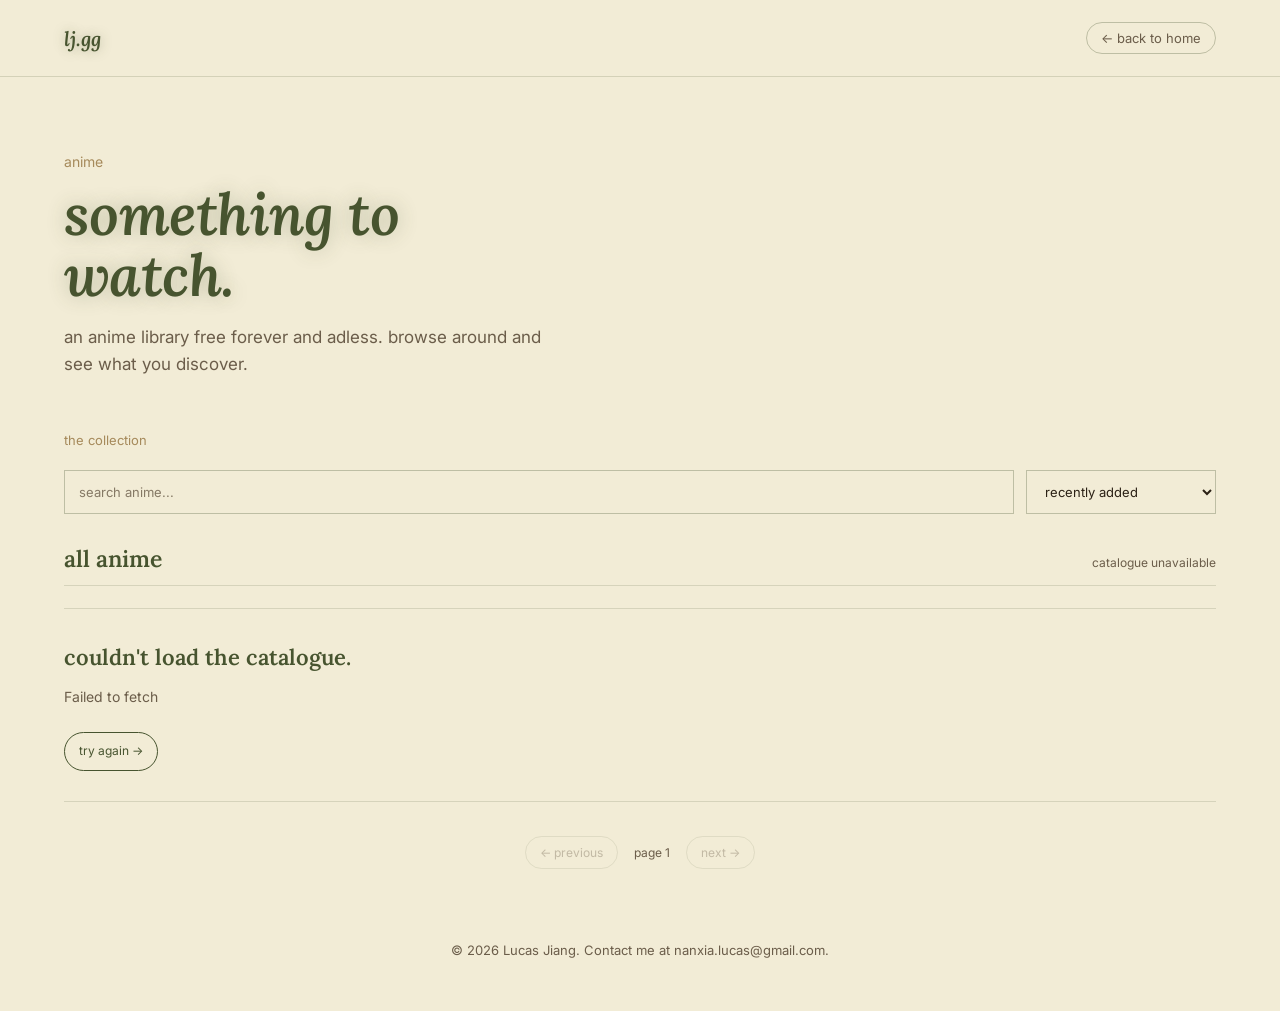
==== commit a9c018da: "update anime library layout" ====
--- a/anime/index.html
+++ b/anime/index.html
@@ -723,6 +723,9 @@
         .bloom-arrival.fade-out {
             opacity: 0;
         }
+	.section-heading h2 {
+    color: #47542f;
+}
     </style>
 </head>
 
@@ -730,16 +733,16 @@
     <div class="bloom-arrival" id="bloom-arrival"></div>
 
     <nav>
-        <a href="/" class="wordmark">lj.gg</a>
-        <a href="/" class="quicklink">← back to home</a>
+        <a href="/home.html" class="wordmark">lj.gg</a>
+        <a href="/home.html" class="quicklink">← back to home</a>
     </nav>
 
     <main>
         <section id="catalogView">
             <section class="hero">
-                <p class="eyebrow">the hub · anime</p>
+                <p class="eyebrow">anime</p>
                 <h1>something to<br>watch.</h1>
-                <p class="lede">an anime library powered by an api i found. browse around and see what you discover.</p>
+                <p class="lede">an anime library free forever and adless. browse around and see what you discover.</p>
             </section>
 
             <section class="catalog">
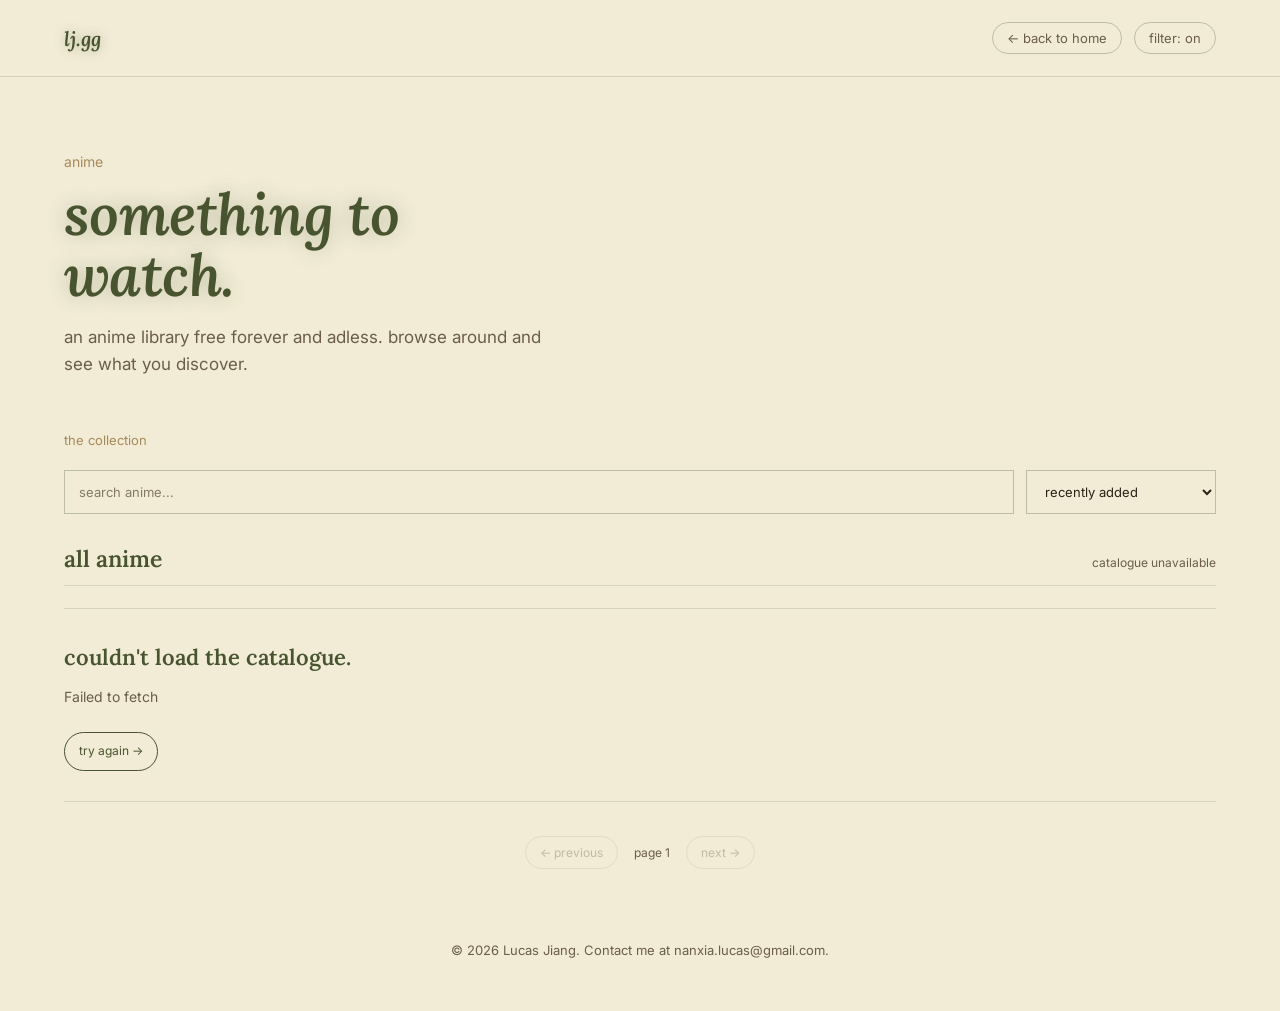
==== commit cd32d63b: "update anime library layout" ====
--- a/anime/index.html
+++ b/anime/index.html
@@ -77,6 +77,13 @@
             text-decoration: none;
         }
 
+        /* right-side controls container */
+        .nav-controls {
+            display: flex;
+            gap: 12px;
+            align-items: center;
+        }
+
         nav .quicklink {
             font-size: 13px;
             color: var(--muted);
@@ -85,11 +92,17 @@
             padding: 7px 14px;
             border-radius: 999px;
             transition: color 0.15s ease, border-color 0.15s ease;
+            background: transparent;
         }
 
         nav .quicklink:hover {
             color: var(--olive);
             border-color: var(--olive);
+        }
+
+        /* filter toggle uses quicklink styles for consistent look */
+        #filterToggle {
+            cursor: pointer;
         }
 
         main {
@@ -734,7 +747,19 @@
 
     <nav>
         <a href="/home.html" class="wordmark">lj.gg</a>
-        <a href="/home.html" class="quicklink">← back to home</a>
+        <div class="nav-controls">
+            <a href="/home.html" class="quicklink">← back to home</a>
+            <!-- Content filter toggle -->
+            <button
+                id="filterToggle"
+                class="quicklink"
+                type="button"
+                aria-pressed="true"
+                aria-label="Content filter is on. Toggle to show unfiltered content."
+            >
+                filter: on
+            </button>
+        </div>
     </nav>
 
     <main>
@@ -817,6 +842,7 @@
         const searchInput = document.getElementById("searchInput");
         const sortSelect = document.getElementById("sortSelect");
         const detailContent = document.getElementById("detailContent");
+        const filterToggle = document.getElementById("filterToggle");
 
         let currentPage = 1;
         let totalPages = 1;
@@ -838,6 +864,12 @@
 
         const searchPageCache = new Map();
         const bloomArrival = document.getElementById("bloom-arrival");
+
+        // New: content filter state (default: enabled to preserve current behavior)
+        let contentFilterEnabled = true;
+
+        // Track last opened series id so toggling can re-open it
+        let lastOpenedSeriesId = null;
 
         if (bloomArrival) {
             requestAnimationFrame(() => {
@@ -957,6 +989,9 @@
         }
 
         function isSuitable(anime) {
+            // If filter is disabled, everything is suitable
+            if (!contentFilterEnabled) return true;
+
             const blockedRatings = new Set([
                 "R+", "RX", "NC-17", "18+", "X"
             ]);
@@ -1035,21 +1070,24 @@
         }
 
         async function fetchCatalogPage(page) {
-            if (searchPageCache.has(page)) {
-                return searchPageCache.get(page);
+            // Cache must depend on filter state; easiest: cache key includes filter state
+            const cacheKey = `${page}|filter=${contentFilterEnabled ? "1" : "0"}`;
+            if (searchPageCache.has(cacheKey)) {
+                return searchPageCache.get(cacheKey);
             }
 
             const payload = await fetchJSON(
                 `${API_BASE}/recent-anime?page=${page}&per_page=${PER_PAGE}`
             );
 
+            const extracted = extractAnimeList(payload);
             const result = {
-                anime: extractAnimeList(payload).filter(isSuitable),
+                anime: extracted.filter(isSuitable),
                 pagination: getPagination(payload),
-                rawCount: extractAnimeList(payload).length
+                rawCount: extracted.length
             };
 
-            searchPageCache.set(page, result);
+            searchPageCache.set(cacheKey, result);
             return result;
         }
 
@@ -1076,7 +1114,9 @@
                 totalPages = Math.max(1, paginationData.totalPages);
                 currentAnime = rawList.filter(isSuitable);
 
-                searchPageCache.set(page, {
+                // Update cache for the page with current filter state
+                const cacheKey = `${page}|filter=${contentFilterEnabled ? "1" : "0"}`;
+                searchPageCache.set(cacheKey, {
                     anime: currentAnime,
                     pagination: paginationData,
                     rawCount: rawList.length
@@ -1464,6 +1504,9 @@
         async function openSeries(id) {
             const requestId = ++detailRequestId;
 
+            // remember the last opened series id so filter toggling can reopen it
+            lastOpenedSeriesId = id;
+
             catalogView.classList.add("hidden");
             detailView.classList.remove("hidden");
             detailContent.innerHTML = '<div class="status-panel">loading series details...</div>';
@@ -1821,6 +1864,50 @@
         document.getElementById("backToCatalog")
             .addEventListener("click", showCatalog);
 
+        // Filter toggle behavior
+        if (filterToggle) {
+            function updateFilterUI() {
+                filterToggle.setAttribute("aria-pressed", contentFilterEnabled ? "true" : "false");
+                filterToggle.textContent = `filter: ${contentFilterEnabled ? "on" : "off"}`;
+                filterToggle.title = contentFilterEnabled
+                    ? "Content filter is on. Click to show unfiltered content."
+                    : "Content filter is off. Click to enable filtering.";
+            }
+
+            filterToggle.addEventListener("click", () => {
+                // flip the filter state
+                contentFilterEnabled = !contentFilterEnabled;
+                updateFilterUI();
+
+                // Clear caches that depend on filter state
+                searchPageCache.clear();
+
+                // Cancel any active search
+                searchToken++;
+                searchResults = [];
+                searchScannedPage = 0;
+                searchTotalPages = totalPages;
+                searchInProgress = false;
+                searchError = null;
+
+                // Re-load current view respecting the new filter
+                if (!catalogView.classList.contains("hidden")) {
+                    // We are viewing the catalog
+                    loadCatalog(1);
+                } else if (lastOpenedSeriesId) {
+                    // We are viewing a detail page; try to reopen the same series
+                    openSeries(lastOpenedSeriesId);
+                } else {
+                    // fallback
+                    loadCatalog(1);
+                }
+            });
+
+            // initialize UI text
+            updateFilterUI();
+        }
+
+        // initial load
         loadCatalog(1);
     </script>
 </body>
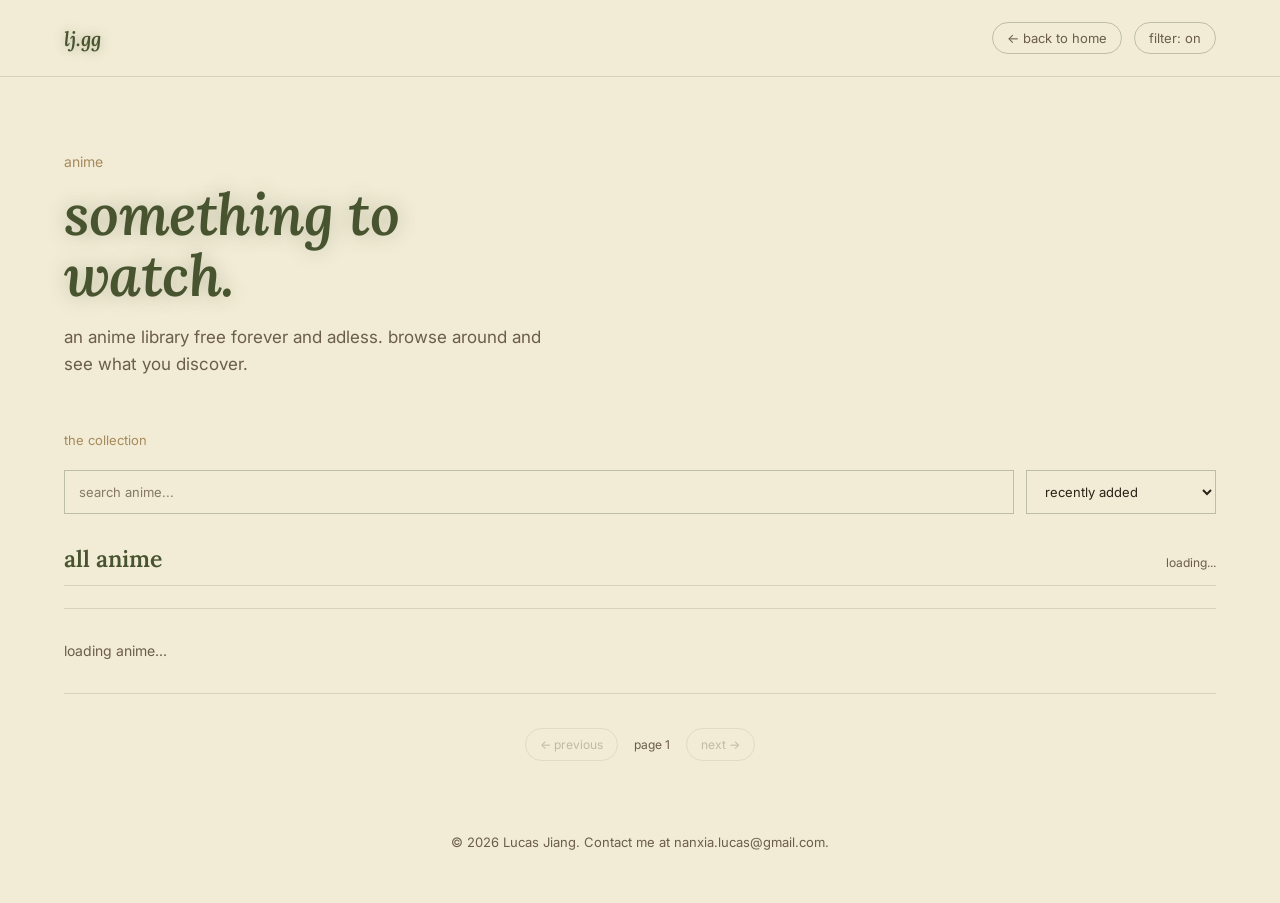
==== commit 29676f8b: "expanded catalog" ====
--- a/anime/index.html
+++ b/anime/index.html
@@ -77,7 +77,6 @@
             text-decoration: none;
         }
 
-        /* right-side controls container */
         .nav-controls {
             display: flex;
             gap: 12px;
@@ -100,7 +99,6 @@
             border-color: var(--olive);
         }
 
-        /* filter toggle uses quicklink styles for consistent look */
         #filterToggle {
             cursor: pointer;
         }
@@ -736,9 +734,10 @@
         .bloom-arrival.fade-out {
             opacity: 0;
         }
-	.section-heading h2 {
-    color: #47542f;
-}
+
+        .section-heading h2 {
+            color: #47542f;
+        }
     </style>
 </head>
 
@@ -749,7 +748,7 @@
         <a href="/home.html" class="wordmark">lj.gg</a>
         <div class="nav-controls">
             <a href="/home.html" class="quicklink">← back to home</a>
-            <!-- Content filter toggle -->
+
             <button
                 id="filterToggle"
                 class="quicklink"
@@ -830,6 +829,12 @@
         const API_BASE = "https://ljanime.nanxia-lucas.workers.dev";
         const PER_PAGE = 20;
         const SEARCH_BATCH_PAGES = 5;
+
+        // Throttle / retry / concurrency settings
+        const DELAY_BETWEEN_PAGES_MS = 300; // delay between page requests when scanning
+        const MAX_CONSECUTIVE_PAGE_ERRORS = 3; // abort scanning if this many pages fail in a row
+        const SEARCH_ALL_CONCURRENCY = 6; // concurrent workers when searching all pages
+        const AUTO_CONFIRM_LIMIT = 200; // pages threshold to confirm before "search all"
 
         const catalogView = document.getElementById("catalogView");
         const detailView = document.getElementById("detailView");
@@ -865,10 +870,8 @@
         const searchPageCache = new Map();
         const bloomArrival = document.getElementById("bloom-arrival");
 
-        // New: content filter state (default: enabled to preserve current behavior)
+        // content filter state (default: enabled to preserve current behavior)
         let contentFilterEnabled = true;
-
-        // Track last opened series id so toggling can re-open it
         let lastOpenedSeriesId = null;
 
         if (bloomArrival) {
@@ -989,7 +992,6 @@
         }
 
         function isSuitable(anime) {
-            // If filter is disabled, everything is suitable
             if (!contentFilterEnabled) return true;
 
             const blockedRatings = new Set([
@@ -1056,21 +1058,48 @@
             };
         }
 
-        async function fetchJSON(url) {
-            const response = await fetch(url, {
-                method: "GET",
-                headers: { "Accept": "application/json" }
-            });
-
-            if (!response.ok) {
-                throw new Error(`request failed (${response.status})`);
-            }
-
-            return response.json();
+        // small helper
+        function sleep(ms) {
+            return new Promise(resolve => setTimeout(resolve, ms));
+        }
+
+        // resilient fetch with retries + backoff (used everywhere)
+        async function fetchJSON(url, { retries = 4, backoffBaseMs = 300 } = {}) {
+            for (let attempt = 0; attempt <= retries; attempt++) {
+                try {
+                    const response = await fetch(url, {
+                        method: "GET",
+                        headers: { "Accept": "application/json" }
+                    });
+
+                    if (response.ok) {
+                        return response.json();
+                    }
+
+                    if (response.status >= 500 && response.status < 600 && attempt < retries) {
+                        const waitMs = backoffBaseMs * Math.pow(2, attempt);
+                        const jitter = Math.floor(Math.random() * Math.min(150, waitMs));
+                        await sleep(waitMs + jitter);
+                        continue;
+                    }
+
+                    throw new Error(`request failed (${response.status})`);
+                } catch (err) {
+                    // network-level errors: retry while attempts remain
+                    if (attempt < retries && (err instanceof TypeError || /network/i.test(err.message))) {
+                        const waitMs = backoffBaseMs * Math.pow(2, attempt);
+                        const jitter = Math.floor(Math.random() * Math.min(150, waitMs));
+                        await sleep(waitMs + jitter);
+                        continue;
+                    }
+                    throw err;
+                }
+            }
+
+            throw new Error("request failed (max retries)");
         }
 
         async function fetchCatalogPage(page) {
-            // Cache must depend on filter state; easiest: cache key includes filter state
             const cacheKey = `${page}|filter=${contentFilterEnabled ? "1" : "0"}`;
             if (searchPageCache.has(cacheKey)) {
                 return searchPageCache.get(cacheKey);
@@ -1114,7 +1143,6 @@
                 totalPages = Math.max(1, paginationData.totalPages);
                 currentAnime = rawList.filter(isSuitable);
 
-                // Update cache for the page with current filter state
                 const cacheKey = `${page}|filter=${contentFilterEnabled ? "1" : "0"}`;
                 searchPageCache.set(cacheKey, {
                     anime: currentAnime,
@@ -1360,7 +1388,7 @@
                     });
             } else if (searchInProgress) {
                 status.textContent =
-                    `searching... checked ${searchScannedPage} of ${searchTotalPages} pages.`;
+                    `searching... checked ${searchScannedPage} of ${searchTotalPages} pages so far.`;
             } else if (searchScannedPage >= searchTotalPages) {
                 status.textContent =
                     `search complete · checked ${searchScannedPage} pages.`;
@@ -1371,14 +1399,26 @@
                         ${searchScannedPage === 0 ? "Search the catalogue to find more matches." : ""}
                     </p>
                     <br>
-                    <button class="action-button primary" id="searchMoreButton">
-                        search ${Math.min(SEARCH_BATCH_PAGES, searchTotalPages - searchScannedPage)} more pages →
-                    </button>
+                    <div style="display:flex;gap:10px;flex-wrap:wrap">
+                        <button class="action-button primary" id="searchMoreButton">
+                            search ${Math.min(SEARCH_BATCH_PAGES, searchTotalPages - searchScannedPage)} more pages →
+                        </button>
+                        <button class="action-button" id="searchAllButton">search all pages →</button>
+                    </div>
                 `;
 
                 status.querySelector("#searchMoreButton")
                     ?.addEventListener("click", () => {
                         scanSearchPages(searchToken);
+                    });
+
+                status.querySelector("#searchAllButton")
+                    ?.addEventListener("click", () => {
+                        if (searchTotalPages > AUTO_CONFIRM_LIMIT) {
+                            const ok = window.confirm(`This will fetch ${searchTotalPages} pages in parallel (concurrency ${SEARCH_ALL_CONCURRENCY}). Continue?`);
+                            if (!ok) return;
+                        }
+                        fetchAllSearchPages(searchToken);
                     });
             }
 
@@ -1406,11 +1446,33 @@
 
             renderCatalog();
 
+            let consecutiveErrors = 0;
+
             try {
                 for (let page = startPage; page <= endPage; page++) {
                     if (token !== searchToken) return;
 
-                    const pageData = await fetchCatalogPage(page);
+                    let pageData;
+                    try {
+                        pageData = await fetchCatalogPage(page);
+                        consecutiveErrors = 0;
+                    } catch (error) {
+                        if (token !== searchToken) return;
+
+                        console.error(`search page ${page} error:`, error);
+                        consecutiveErrors += 1;
+                        searchError = `page ${page} failed: ${error.message}`;
+                        searchScannedPage = page;
+                        renderCatalog();
+
+                        if (consecutiveErrors >= MAX_CONSECUTIVE_PAGE_ERRORS) {
+                            searchError = `search paused after ${consecutiveErrors} consecutive page failures. Try again later.`;
+                            break;
+                        }
+
+                        await sleep(DELAY_BETWEEN_PAGES_MS);
+                        continue;
+                    }
 
                     if (token !== searchToken) return;
 
@@ -1443,11 +1505,13 @@
 
                     searchScannedPage = page;
                     renderCatalog();
+
+                    await sleep(DELAY_BETWEEN_PAGES_MS);
                 }
             } catch (error) {
                 if (token !== searchToken) return;
 
-                console.error("search error:", error);
+                console.error("search error (unexpected):", error);
                 searchError = error.message || "something went wrong.";
             } finally {
                 if (token === searchToken) {
@@ -1455,6 +1519,129 @@
                     renderCatalog();
                 }
             }
+        }
+
+        // Parallel "search all pages" with concurrency control and progressive updates.
+        async function fetchAllSearchPages(token) {
+            if (searchInProgress || token !== searchToken) return;
+
+            const query = searchInput.value.trim().toLowerCase();
+            if (!query) { renderCatalog(); return; }
+
+            searchInProgress = true;
+            searchError = null;
+
+            // Ensure page 1 is fetched to know total pages and process its results
+            try {
+                const page1 = await fetchCatalogPage(1);
+                searchTotalPages = Math.max(1, page1.pagination.totalPages);
+
+                // process page1 results (de-dup checks applied)
+                for (const anime of page1.anime) {
+                    if (!matchesSearch(anime, query)) continue;
+                    const id = getAnimeId(anime);
+                    const key = id == null ? getTitle(anime).toLowerCase() : String(id);
+                    const alreadyAdded = searchResults.some(existing => {
+                        const existingId = getAnimeId(existing);
+                        const existingKey = existingId == null ? getTitle(existing).toLowerCase() : String(existingId);
+                        return existingKey === key;
+                    });
+                    if (!alreadyAdded) searchResults.push(anime);
+                }
+
+                searchScannedPage = 1;
+                renderCatalog();
+            } catch (err) {
+                console.error("initial page fetch failed:", err);
+                searchError = `page 1 failed: ${err.message}`;
+                searchInProgress = false;
+                renderCatalog();
+                return;
+            }
+
+            const total = searchTotalPages;
+            const pages = [];
+            for (let p = 2; p <= total; p++) {
+                pages.push(p);
+            }
+
+            let active = 0;
+            let idx = 0;
+            let consecutiveErrors = 0;
+
+            return new Promise(resolve => {
+                async function next() {
+                    if (token !== searchToken) {
+                        searchInProgress = false;
+                        renderCatalog();
+                        resolve();
+                        return;
+                    }
+
+                    if (idx >= pages.length && active === 0) {
+                        searchInProgress = false;
+                        renderCatalog();
+                        resolve();
+                        return;
+                    }
+
+                    while (active < SEARCH_ALL_CONCURRENCY && idx < pages.length) {
+                        const page = pages[idx++];
+                        active++;
+
+                        (async (p) => {
+                            try {
+                                const pageData = await fetchCatalogPage(p);
+
+                                if (token !== searchToken) { active--; return; }
+
+                                searchTotalPages = Math.max(searchTotalPages, pageData.pagination.totalPages);
+
+                                for (const anime of pageData.anime) {
+                                    if (!matchesSearch(anime, query)) continue;
+                                    const id = getAnimeId(anime);
+                                    const key = id == null ? getTitle(anime).toLowerCase() : String(id);
+
+                                    const alreadyAdded = searchResults.some(existing => {
+                                        const existingId = getAnimeId(existing);
+                                        const existingKey = existingId == null ? getTitle(existing).toLowerCase() : String(existingId);
+                                        return existingKey === key;
+                                    });
+
+                                    if (!alreadyAdded) searchResults.push(anime);
+                                }
+
+                                // increment scanned count (approximate progress)
+                                searchScannedPage = Math.min(total, searchScannedPage + 1);
+                                consecutiveErrors = 0;
+                                renderCatalog();
+                            } catch (error) {
+                                console.error(`search page ${p} error (all):`, error);
+                                searchError = `page ${p} failed: ${error.message}`;
+                                consecutiveErrors += 1;
+                                if (consecutiveErrors >= MAX_CONSECUTIVE_PAGE_ERRORS) {
+                                    searchError = `search paused after ${consecutiveErrors} consecutive page failures. Try again later.`;
+                                    // stop scheduling further pages
+                                    idx = pages.length;
+                                }
+                                renderCatalog();
+                            } finally {
+                                active--;
+                                await sleep(60);
+                                next();
+                            }
+                        })(page);
+                    }
+
+                    if (active === 0 && idx >= pages.length) {
+                        searchInProgress = false;
+                        renderCatalog();
+                        resolve();
+                    }
+                }
+
+                next();
+            });
         }
 
         function startSearch() {
@@ -1503,8 +1690,6 @@
 
         async function openSeries(id) {
             const requestId = ++detailRequestId;
-
-            // remember the last opened series id so filter toggling can reopen it
             lastOpenedSeriesId = id;
 
             catalogView.classList.add("hidden");
@@ -1864,7 +2049,6 @@
         document.getElementById("backToCatalog")
             .addEventListener("click", showCatalog);
 
-        // Filter toggle behavior
         if (filterToggle) {
             function updateFilterUI() {
                 filterToggle.setAttribute("aria-pressed", contentFilterEnabled ? "true" : "false");
@@ -1875,14 +2059,11 @@
             }
 
             filterToggle.addEventListener("click", () => {
-                // flip the filter state
                 contentFilterEnabled = !contentFilterEnabled;
                 updateFilterUI();
 
-                // Clear caches that depend on filter state
                 searchPageCache.clear();
 
-                // Cancel any active search
                 searchToken++;
                 searchResults = [];
                 searchScannedPage = 0;
@@ -1890,20 +2071,15 @@
                 searchInProgress = false;
                 searchError = null;
 
-                // Re-load current view respecting the new filter
                 if (!catalogView.classList.contains("hidden")) {
-                    // We are viewing the catalog
                     loadCatalog(1);
                 } else if (lastOpenedSeriesId) {
-                    // We are viewing a detail page; try to reopen the same series
                     openSeries(lastOpenedSeriesId);
                 } else {
-                    // fallback
                     loadCatalog(1);
                 }
             });
 
-            // initialize UI text
             updateFilterUI();
         }
 
